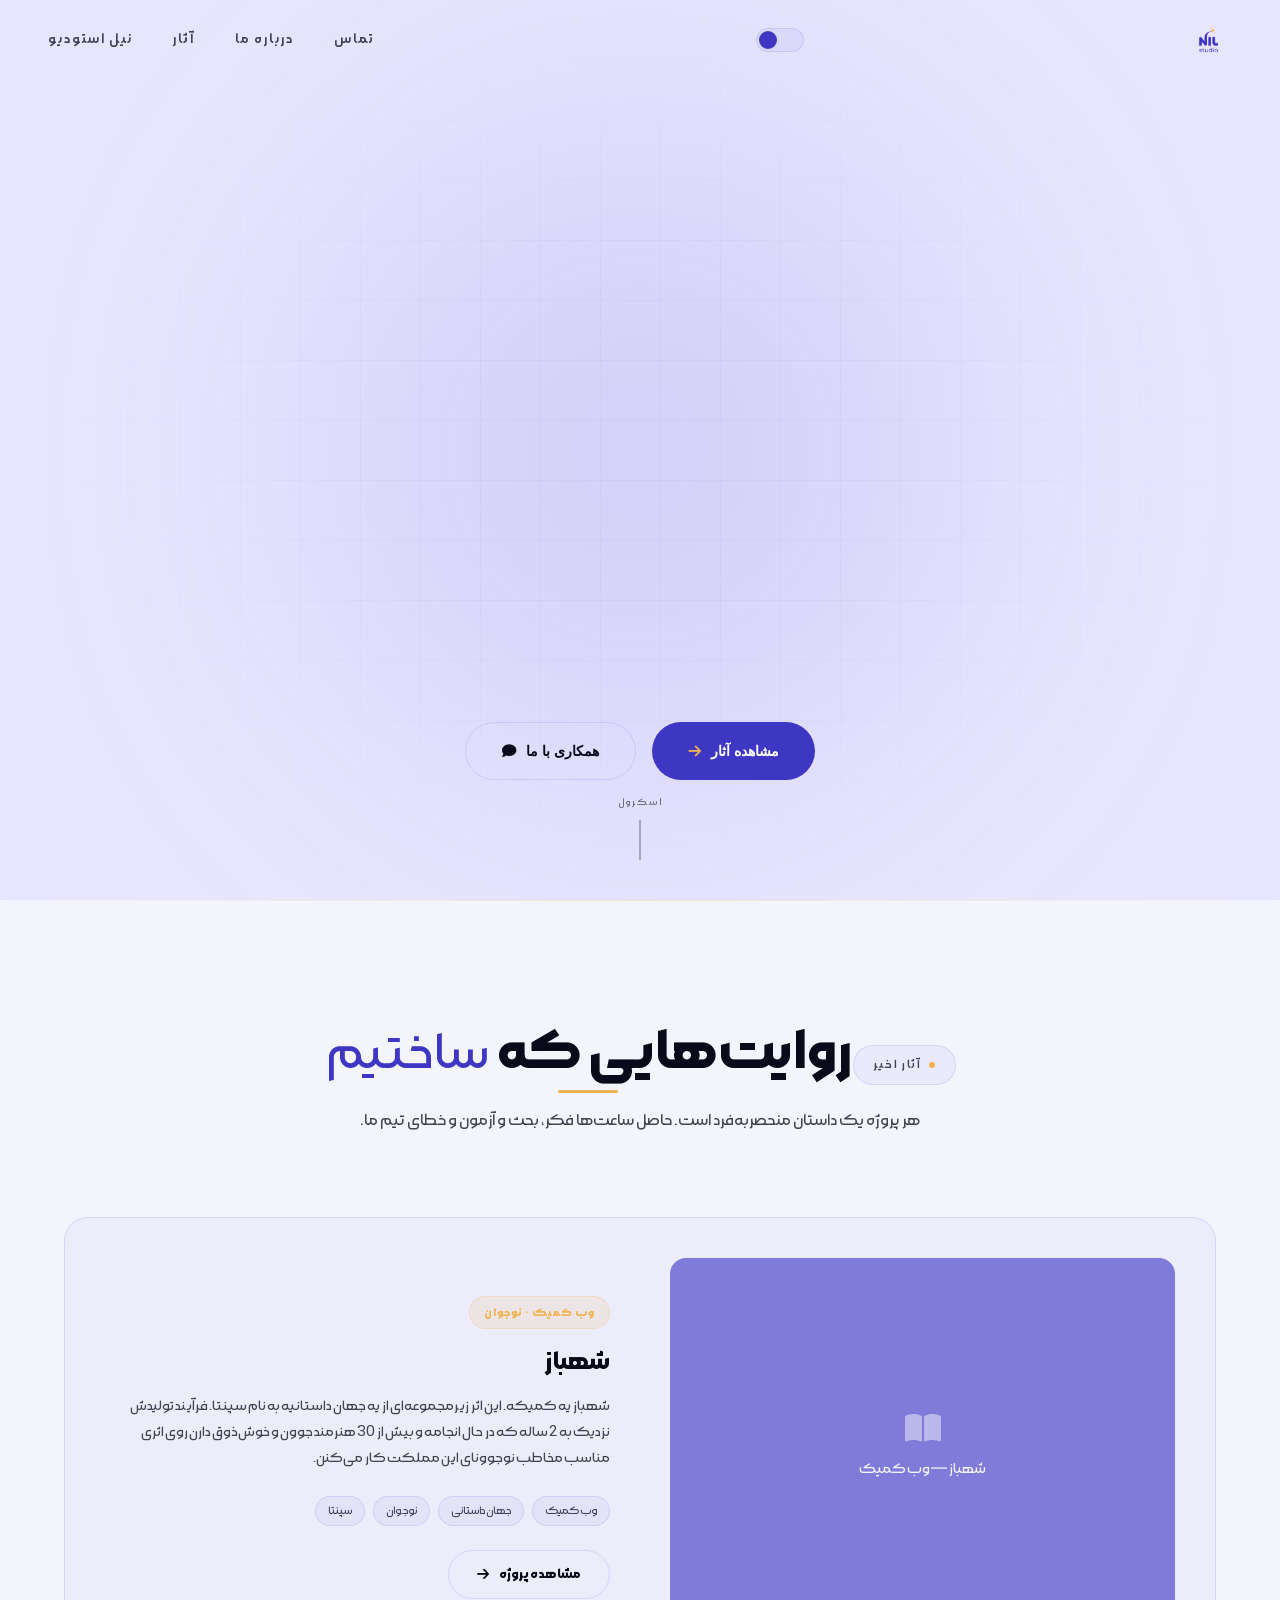
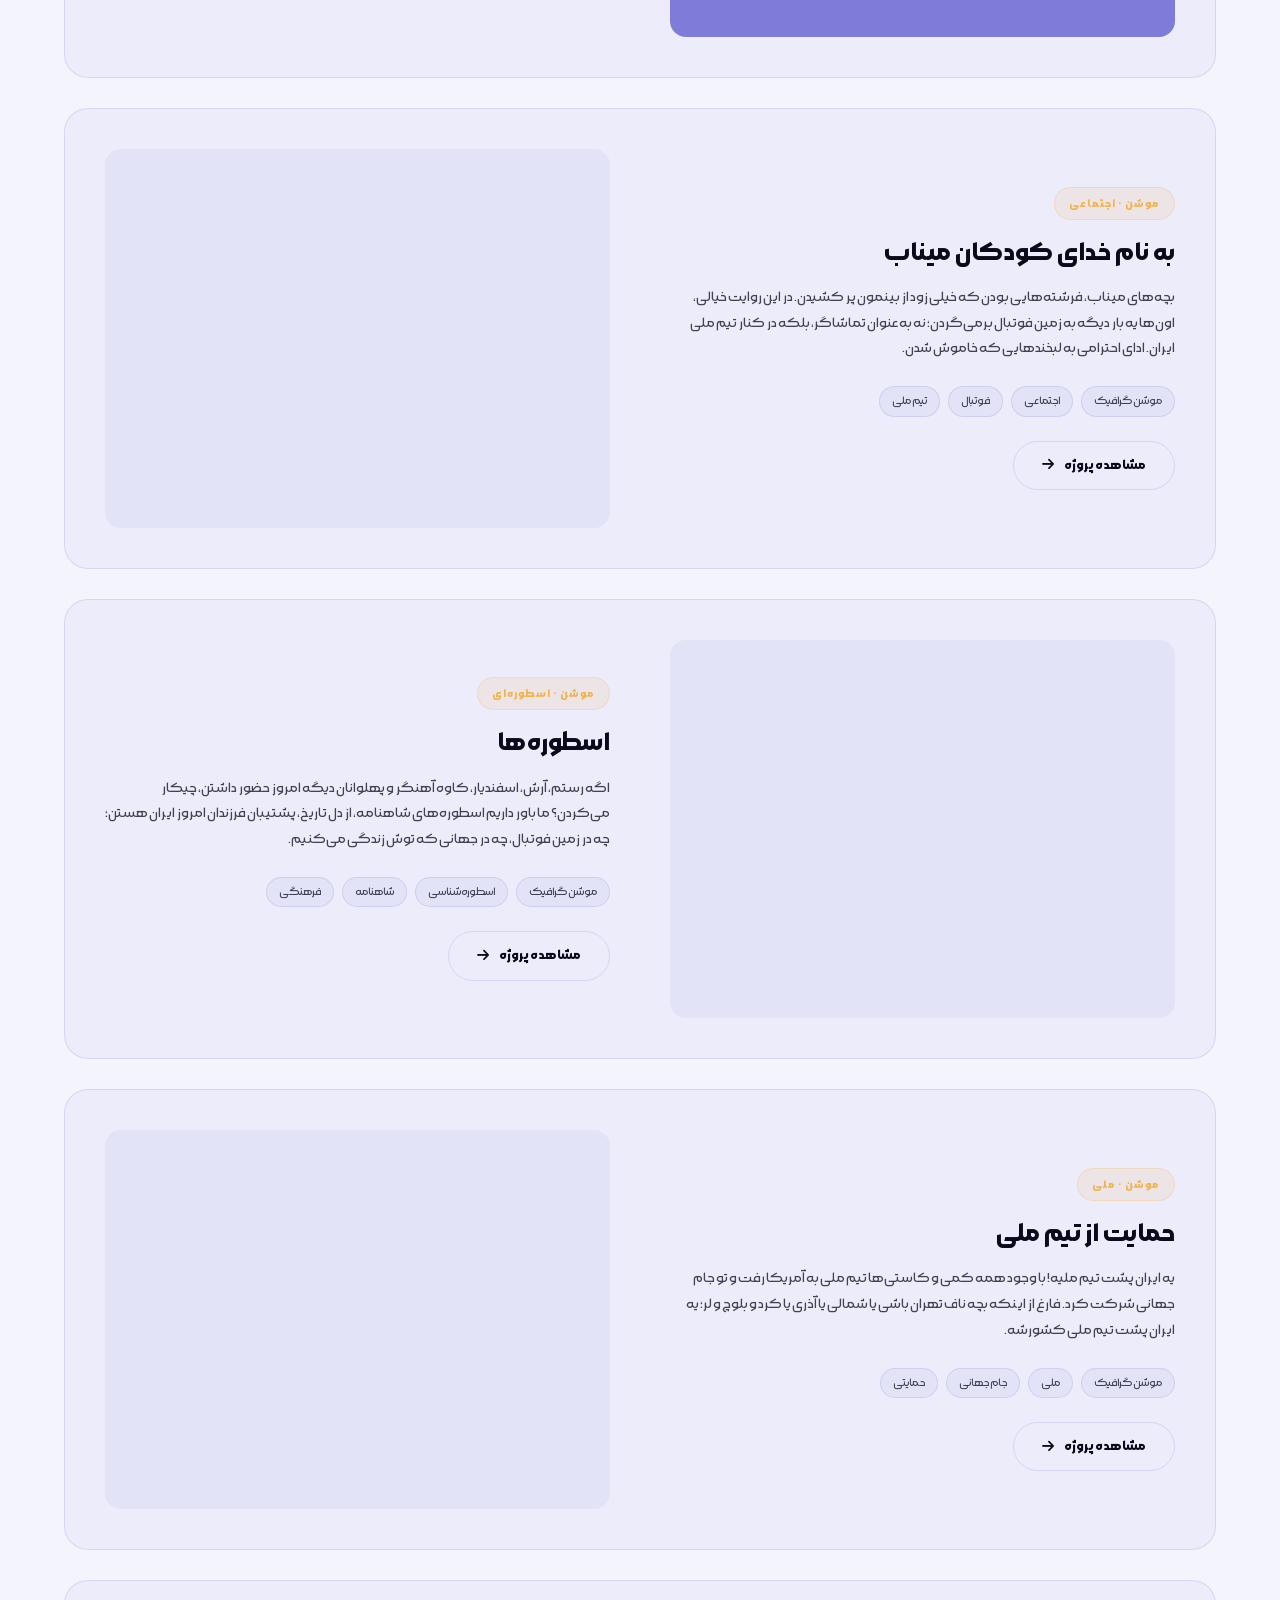
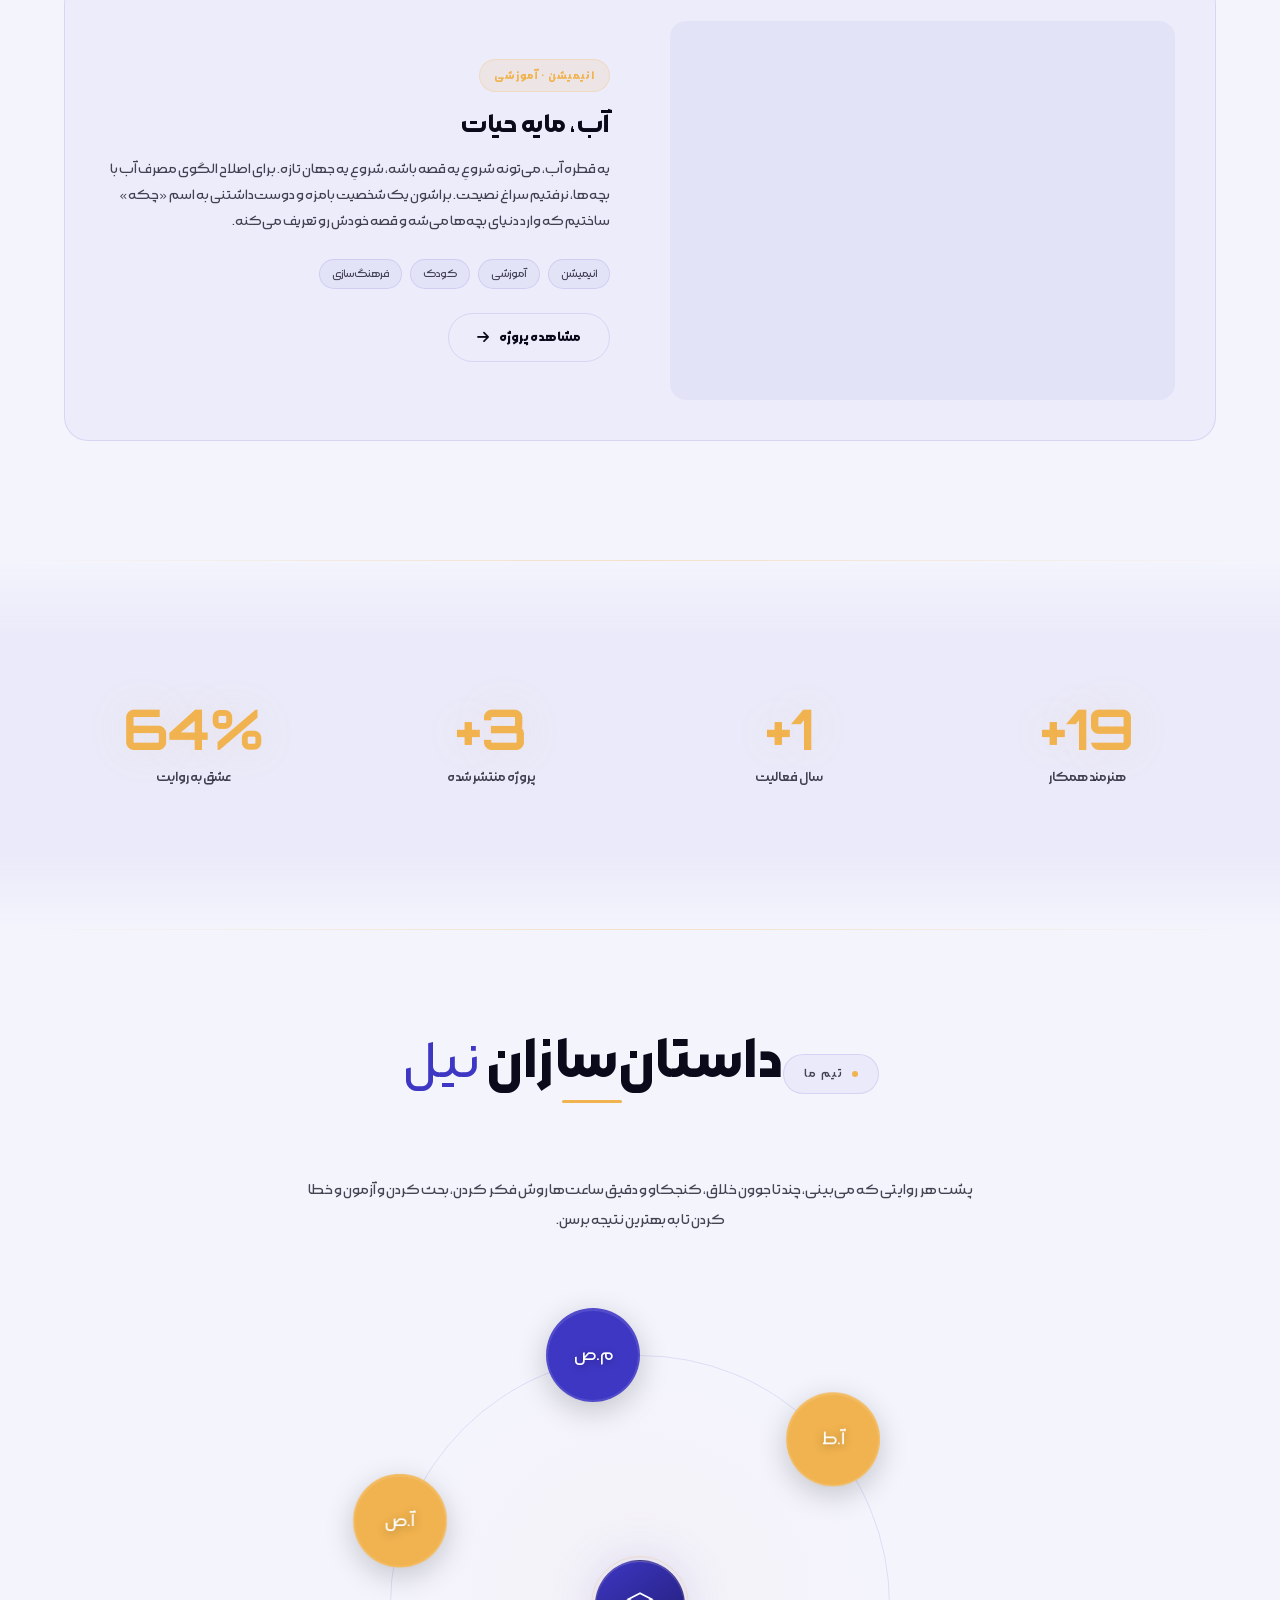
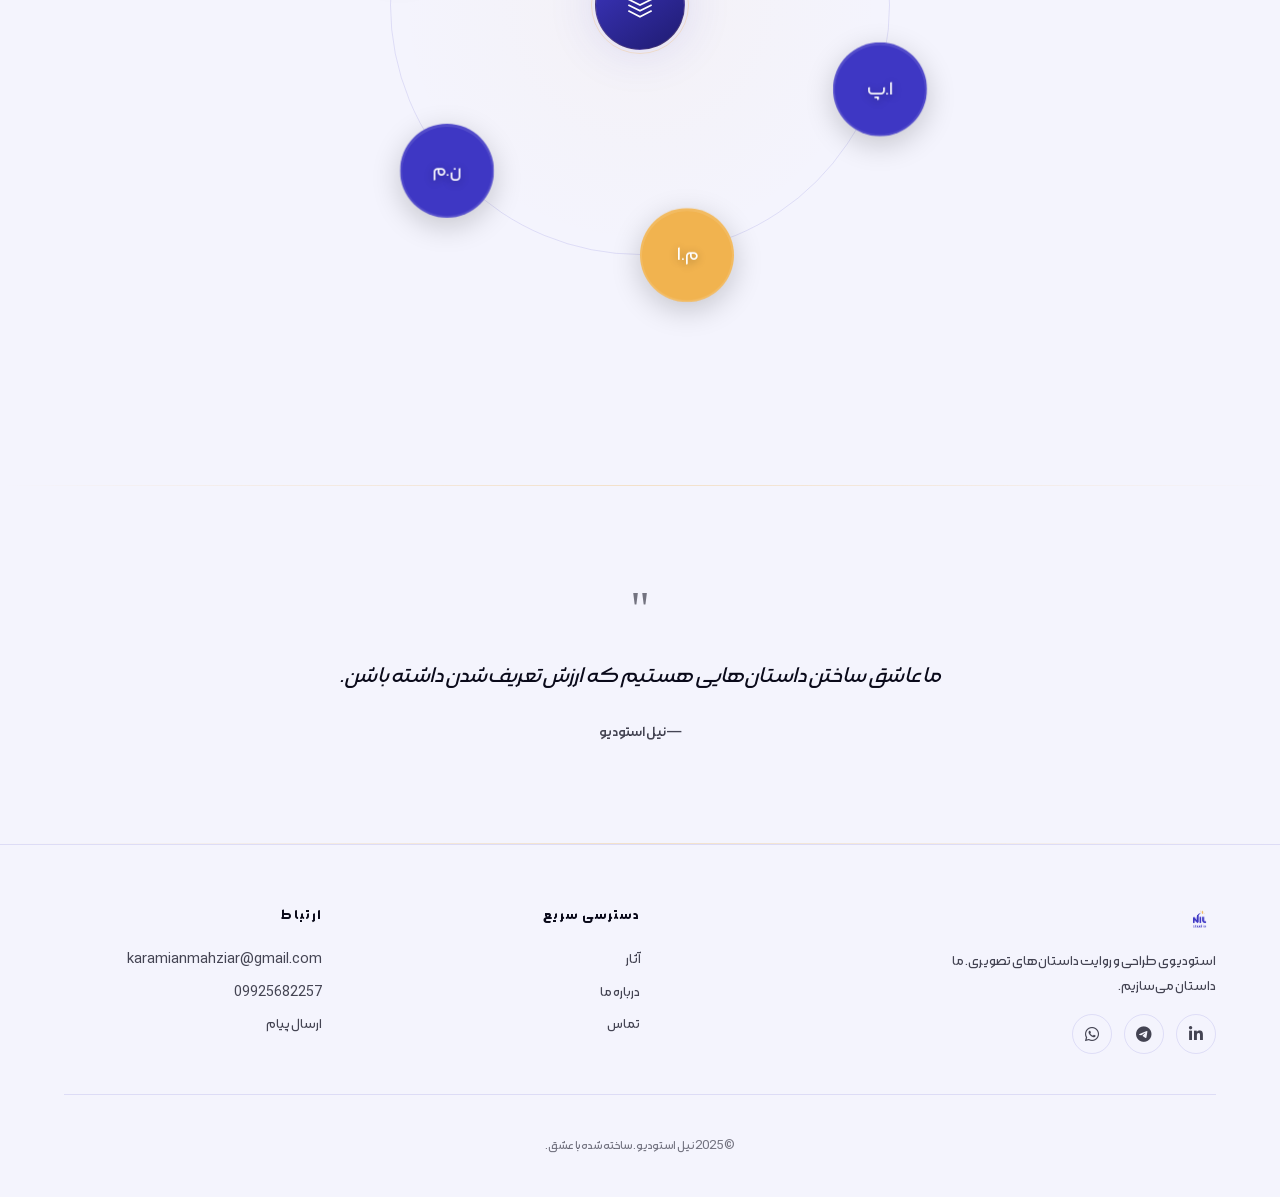
==== index.html @ c1b12cf1 "nav: add نیل استودیو link, fix anchor scroll for #projects" ====
<!DOCTYPE html>
<html lang="fa" dir="rtl">
<head>
  <meta charset="UTF-8" />
  <meta name="viewport" content="width=device-width, initial-scale=1.0" />
  <title>نیل استودیو — هنر روایت</title>
  <link rel="stylesheet" href="style.css" />
  <link rel="preconnect" href="https://fonts.googleapis.com">
  <link rel="preconnect" href="https://fonts.gstatic.com" crossorigin>
  <link href="https://fonts.googleapis.com/css2?family=Orbitron:wght@500;600;700&family=Inter:wght@300;400;500;600;700&display=swap" rel="stylesheet">
  <link rel="stylesheet" href="https://cdnjs.cloudflare.com/ajax/libs/font-awesome/6.4.0/css/all.min.css">
</head>
<body>

  <header class="navbar">
    <nav>
      <ul>
        <li><a href="index.html">نیل استودیو</a></li>
        <li><a href="#projects">آثار</a></li>
        <li><a href="about.html">درباره ما</a></li>
        <li><a href="contact.html">تماس</a></li>
      </ul>
    </nav>
    <div class="theme-toggle">
      <input type="checkbox" id="darkModeToggle">
      <label for="darkModeToggle"></label>
    </div>
    <a href="index.html" class="logo">
      <img src="logo.png" alt="نیل استودیو" style="height: 40px; width: auto;">
    </a>
  </header>

  <section class="hero hero-video">
    <div class="hero-video-bg">
      <video autoplay muted loop playsinline poster="poster.jpg">
        <source src="https://korm33nvzw24hbv4.public.blob.vercel-storage.com/upload-GqRyepkdAjiF1aF5H1GgogOfXyxjvA" type="video/mp4">
      </video>

    </div>
    <div class="hero-grid"></div>
    <div class="hero-glow"></div>

      <div class="hero-content">
      <div class="hero-actions reveal">
        <a href="#projects" class="btn-primary">
          مشاهده آثار <i class="fas fa-arrow-left"></i>
        </a>
        <a href="contact.html" class="btn-secondary">
          همکاری با ما <i class="fas fa-comment"></i>
        </a>
      </div>
    </div>

    <div class="hero-scroll">
      <span>اسکرول</span>
      <div class="scroll-line"></div>
    </div>
  </section>

  <section class="projects-section" id="projects">
    <div class="container">
      <div class="projects-header">
        <div class="section-badge reveal">آثار اخیر</div>
        <h2 class="section-title reveal">روایت‌هایی که <span class="gradient-text">ساختیم</span></h2>
        <p class="section-subtitle reveal" style="margin: 0 auto;">
          هر پروژه یک داستان منحصربه‌فرد است. حاصل ساعت‌ها فکر، بحث و آزمون و خطای تیم ما.
        </p>
      </div>

      <div class="projects-grid">
        <div class="project-card reveal">
          <div class="project-card-content">
            <div class="project-card-label">وب کمیک · نوجوان</div>
            <h3 class="project-card-title">شهباز</h3>
            <p class="project-card-desc">
              شهباز یه کمیکه. این اثر زیرمجموعه‌ای از یه جهان داستانیه به نام سپنتا. فرآیند تولیدش نزدیک به 2 ساله که در حال انجامه و بیش از 30 هنرمند جوون و خوش‌ذوق دارن روی اثری مناسب مخاطب نوجوونای این مملکت کار می‌کنن.
            </p>
            <div class="project-card-tags">
              <span class="project-tag">وب کمیک</span>
              <span class="project-tag">جهان داستانی</span>
              <span class="project-tag">نوجوان</span>
              <span class="project-tag">سپنتا</span>
            </div>
            <a href="project-shahbaz.html" class="project-card-link">
              مشاهده پروژه <i class="fas fa-arrow-left"></i>
            </a>
          </div>
          <div class="project-card-visual">
            <div class="project-card-visual-placeholder">
              <i class="fas fa-book-open"></i>
              <span>شهباز — وب کمیک</span>
            </div>
            <div class="project-card-visual-overlay"></div>
          </div>
        </div>

        <div class="project-card reveal">
          <div class="project-card-content">
            <div class="project-card-label">موشن · اجتماعی</div>
            <h3 class="project-card-title">به نام خدای کودکان میناب</h3>
            <p class="project-card-desc">
              بچه‌های میناب، فرشته‌هایی بودن که خیلی زود از بینمون پر کشیدن. در این روایت خیالی، اون‌ها یه بار دیگه به زمین فوتبال برمی‌گردن؛ نه به عنوان تماشاگر، بلکه در کنار تیم ملی ایران. ادای احترامی به لبخندهایی که خاموش شدن.
            </p>
            <div class="project-card-tags">
              <span class="project-tag">موشن گرافیک</span>
              <span class="project-tag">اجتماعی</span>
              <span class="project-tag">فوتبال</span>
              <span class="project-tag">تیم ملی</span>
            </div>
            <a href="project-minab.html#video" class="project-card-link">
              مشاهده پروژه <i class="fas fa-arrow-left"></i>
            </a>
          </div>
          <div class="project-card-visual">
            <video class="card-video" src="https://korm33nvzw24hbv4.public.blob.vercel-storage.com/upload-iJH3GiiTBpzkNFLOtLYG0NURc0yPLm" loop playsinline preload="metadata"></video>
            <div class="project-card-visual-overlay"></div>
          </div>
        </div>

        <div class="project-card reveal">
          <div class="project-card-content">
            <div class="project-card-label">موشن · اسطوره‌ای</div>
            <h3 class="project-card-title">اسطوره‌ها</h3>
            <p class="project-card-desc">
              اگه رستم، آرش، اسفندیار، کاوه آهنگر و پهلوانان دیگه امروز حضور داشتن، چیکار می‌کردن؟ ما باور داریم اسطوره‌های شاهنامه، از دل تاریخ، پشتیبان فرزندان امروز ایران هستن؛ چه در زمین فوتبال، چه در جهانی که توش زندگی می‌کنیم.
            </p>
            <div class="project-card-tags">
              <span class="project-tag">موشن گرافیک</span>
              <span class="project-tag">اسطوره‌شناسی</span>
              <span class="project-tag">شاهنامه</span>
              <span class="project-tag">فرهنگی</span>
            </div>
            <a href="project-osstoreh.html#video" class="project-card-link">
              مشاهده پروژه <i class="fas fa-arrow-left"></i>
            </a>
          </div>
          <div class="project-card-visual">
            <video class="card-video" src="https://korm33nvzw24hbv4.public.blob.vercel-storage.com/upload-fXag1rPOlh4Xpc5q2HO01uYQqqB3u4" loop playsinline preload="metadata"></video>
            <div class="project-card-visual-overlay"></div>
          </div>
        </div>

        <div class="project-card reveal">
          <div class="project-card-content">
            <div class="project-card-label">موشن · ملی</div>
            <h3 class="project-card-title">حمایت از تیم ملی</h3>
            <p class="project-card-desc">
              یه ایران پشت تیم ملیه! با وجود همه کمی و کاستی‌ها تیم ملی به آمریکا رفت و تو جام جهانی شرکت کرد. فارغ از اینکه بچه ناف تهران باشی یا شمالی یا آذری یا کرد و بلوچ و لر؛ یه ایران پشت تیم ملی کشورشه.
            </p>
            <div class="project-card-tags">
              <span class="project-tag">موشن گرافیک</span>
              <span class="project-tag">ملی</span>
              <span class="project-tag">جام جهانی</span>
              <span class="project-tag">حمایتی</span>
            </div>
            <a href="project-hemayat.html#video" class="project-card-link">
              مشاهده پروژه <i class="fas fa-arrow-left"></i>
            </a>
          </div>
          <div class="project-card-visual">
            <video class="card-video" src="https://korm33nvzw24hbv4.public.blob.vercel-storage.com/upload-WHH7dVtEXjqhcGaKXlZGSkJSc6cdsO" loop playsinline preload="metadata"></video>
            <div class="project-card-visual-overlay"></div>
          </div>
        </div>

        <div class="project-card reveal">
          <div class="project-card-content">
            <div class="project-card-label">انیمیشن · آموزشی</div>
            <h3 class="project-card-title">آب، مایه حیات</h3>
            <p class="project-card-desc">
              یه قطره آب، می‌تونه شروعِ یه قصه باشه، شروعِ یه جهان تازه. برای اصلاح الگوی مصرف آب با بچه‌ها، نرفتیم سراغ نصیحت. براشون یک شخصیت بامزه و دوست‌داشتنی به اسم «چکه» ساختیم که وارد دنیای بچه‌ها می‌شه و قصه خودش رو تعریف می‌کنه.
            </p>
            <div class="project-card-tags">
              <span class="project-tag">انیمیشن</span>
              <span class="project-tag">آموزشی</span>
              <span class="project-tag">کودک</span>
              <span class="project-tag">فرهنگ‌سازی</span>
            </div>
            <a href="project-abfa.html#video" class="project-card-link">
              مشاهده پروژه <i class="fas fa-arrow-left"></i>
            </a>
          </div>
          <div class="project-card-visual">
            <video class="card-video" src="https://korm33nvzw24hbv4.public.blob.vercel-storage.com/upload-WRgxTX6Z26lm0wO1dSUe0dDabnWZsS" loop playsinline preload="metadata"></video>
            <div class="project-card-visual-overlay"></div>
          </div>
        </div>
      </div>
    </div>
  </section>

  <section class="stats-section">
    <div class="container">
      <div class="stats-grid">
        <div class="stat-item reveal-scale">
          <div class="stat-number" data-target="30" data-suffix="+">0</div>
          <div class="stat-label">هنرمند همکار</div>
        </div>
        <div class="stat-item reveal-scale">
          <div class="stat-number" data-target="2" data-suffix="+">0</div>
          <div class="stat-label">سال فعالیت</div>
        </div>
        <div class="stat-item reveal-scale">
          <div class="stat-number" data-target="5" data-suffix="+">0</div>
          <div class="stat-label">پروژه منتشر شده</div>
        </div>
        <div class="stat-item reveal-scale">
          <div class="stat-number" data-target="100" data-suffix="%">0</div>
          <div class="stat-label">عشق به روایت</div>
        </div>
      </div>
    </div>
  </section>

  <section class="team-section" id="team">
    <div class="container">
      <div class="team-header">
        <div class="section-badge reveal">تیم ما</div>
        <h2 class="section-title reveal">داستان‌سازان <span class="gradient-text">نیل</span></h2>
      </div>

      <p class="team-description reveal">
        پشت هر روایتی که می‌بینی، چند تا جوون خلاق، کنجکاو و دقیق ساعت‌ها روش فکر کردن، بحث کردن و آزمون و خطا کردن تا به بهترین نتیجه برسن.
      </p>

      <div class="team-orbit">
        <!-- Orbit ring -->
        <div class="orbit-ring-glow"></div>
        <div class="orbit-ring"></div>

        <!-- Center -->
        <div class="orbit-center">
          <div class="orbit-center-inner">
            <svg width="28" height="28" viewBox="0 0 24 24" fill="none" stroke="currentColor" stroke-width="1.5"><path d="M12 2L2 7l10 5 10-5-10-5zM2 17l10 5 10-5M2 12l10 5 10-5"/></svg>
          </div>
        </div>

        <div class="orbit-member" style="--i:0" data-name="محمدرضا صادق‌زاده" data-role="مدیر استودیو">
          <div class="orbit-avatar" style="background: #3e37c4;">
            <span>م.ص</span>
          </div>
        </div>

        <div class="orbit-member" style="--i:1" data-name="آیدین طلایی" data-role="طراح و انیماتور">
          <div class="orbit-avatar" style="background: #f1b34f;">
            <span>آ.ط</span>
          </div>
        </div>

        <div class="orbit-member" style="--i:2" data-name="امین پورمحمدیان" data-role="نویسنده و راوی">
          <div class="orbit-avatar" style="background: #3e37c4;">
            <span>ا.پ</span>
          </div>
        </div>

        <div class="orbit-member" style="--i:3" data-name="محمدجواد امینی" data-role="تدوین‌گر">
          <div class="orbit-avatar" style="background: #f1b34f;">
            <span>م.ا</span>
          </div>
        </div>

        <div class="orbit-member" style="--i:4" data-name="نیلوفر محسنی" data-role="طراح گرافیک">
          <div class="orbit-avatar" style="background: #3e37c4;">
            <span>ن.م</span>
          </div>
        </div>

        <div class="orbit-member" style="--i:5" data-name="آرمین صانعی" data-role="توسعه‌دهنده">
          <div class="orbit-avatar" style="background: #f1b34f;">
            <span>آ.ص</span>
          </div>
        </div>
      </div>
    </div>
  </section>

  <section class="quote-section">
    <div class="container">
      <div class="quote-block reveal">
        <div class="quote-icon">"</div>
        <p class="quote-text">
          ما عاشق ساختن داستان‌هایی هستیم که ارزش تعریف‌شدن داشته باشن.
        </p>
        <div class="quote-author">— نیل استودیو</div>
      </div>
    </div>
  </section>

  <footer class="footer">
    <div class="container">
      <div class="footer-grid">
        <div class="footer-brand">
          <img src="logo.png" alt="نیل استودیو" style="height: 28px; width: auto; margin-bottom: 16px;">
          <p>استودیوی طراحی و روایت داستان‌های تصویری. ما داستان می‌سازیم.</p>
          <div class="footer-social">
            <a href="https://linkedin.com/in/mahziar-karamian-b6a629224/" target="_blank" aria-label="LinkedIn"><i class="fab fa-linkedin-in"></i></a>
            <a href="https://t.me/@M_ahzia_R" target="_blank" aria-label="Telegram"><i class="fab fa-telegram-plane"></i></a>
            <a href="https://wa.me/989925682257" target="_blank" aria-label="WhatsApp"><i class="fab fa-whatsapp"></i></a>
          </div>
        </div>
        <div class="footer-links">
          <h4>دسترسی سریع</h4>
          <a href="index.html">آثار</a>
          <a href="about.html">درباره ما</a>
          <a href="contact.html">تماس</a>
        </div>
        <div class="footer-links">
          <h4>ارتباط</h4>
          <a href="mailto:karamianmahziar@gmail.com">karamianmahziar@gmail.com</a>
          <a href="tel:09925682257">09925682257</a>
          <a href="contact.html">ارسال پیام</a>
        </div>
      </div>
      <div class="footer-bottom">
        &copy; 2025 نیل استودیو. ساخته شده با عشق.
      </div>
    </div>
  </footer>

  <script src="script.js"></script>
</body>
</html>
---- style.css ----
/* ===== DESIGN SYSTEM ===== */
:root {
  --primary: #3e37c4;
  --primary-light: #5B52D9;
  --primary-dark: #2a258a;
  --secondary: #f1b34f;
  --secondary-light: #f5c97a;
  --gradient-1: #3e37c4;
  --gradient-2: #f1b34f;
  --gradient-3: #3e37c4;
  --gradient-hero: #0a0a1a;
  --bg: #0a0a0f;
  --bg-card: rgba(255,255,255,0.04);
  --bg-card-hover: rgba(255,255,255,0.08);
  --surface: rgba(255,255,255,0.06);
  --surface-hover: rgba(255,255,255,0.1);
  --text: #f2f2f2;
  --text-secondary: rgba(255,255,255,0.65);
  --text-tertiary: rgba(255,255,255,0.4);
  --border: rgba(255,255,255,0.1);
  --border-hover: rgba(255,255,255,0.2);
  --glass: rgba(255,255,255,0.04);
  --glass-border: rgba(255,255,255,0.08);
  --shadow: 0 25px 50px -12px rgba(0,0,0,0.5);
  --shadow-lg: 0 50px 100px -20px rgba(0,0,0,0.6);
  --radius-sm: 8px;
  --radius-md: 16px;
  --radius-lg: 24px;
  --radius-xl: 32px;
  --transition: all 0.4s cubic-bezier(0.25, 0.46, 0.45, 0.94);
  --transition-slow: all 0.6s cubic-bezier(0.25, 0.46, 0.45, 0.94);
  --font-display: 'Orbitron', sans-serif;
  --font-body: 'Inter', sans-serif;
  --max-width: 1200px;
  --nav-height: 80px;
}

.light {
  --gradient-hero: #e8e6ff;
  --bg: #f4f4fd;
  --bg-card: rgba(62,55,196,0.04);
  --bg-card-hover: rgba(62,55,196,0.08);
  --surface: rgba(62,55,196,0.05);
  --surface-hover: rgba(62,55,196,0.09);
  --text: #0a0a1a;
  --text-secondary: rgba(10,10,26,0.75);
  --text-tertiary: rgba(10,10,26,0.55);
  --border: rgba(62,55,196,0.12);
  --border-hover: rgba(62,55,196,0.25);
  --glass: rgba(255,255,255,0.7);
  --glass-border: rgba(108,60,225,0.12);
  --shadow: 0 25px 50px -12px rgba(108,60,225,0.18);
  --shadow-lg: 0 50px 100px -20px rgba(108,60,225,0.25);
}

* { margin: 0; padding: 0; box-sizing: border-box; }

html { scroll-behavior: smooth; }

body {
  background: var(--bg);
  color: var(--text);
  font-family: var(--font-body);
  line-height: 1.7;
  overflow-x: hidden;
  min-height: 100vh;
}

::selection { background: var(--primary); color: #fff; }

::-webkit-scrollbar { width: 6px; }
::-webkit-scrollbar-track { background: var(--bg); }
::-webkit-scrollbar-thumb { background: var(--primary); border-radius: 3px; }
::-webkit-scrollbar-thumb:hover { background: #5B52D9; }

img { max-width: 100%; display: block; }
a { text-decoration: none; color: inherit; }
ul { list-style: none; }

.container {
  max-width: var(--max-width);
  margin: 0 auto;
  padding: 0 24px;
}

/* ===== UTILITY ===== */
.gradient-text {
  color: var(--primary);
}

.gradient-text-2 {
  color: var(--secondary);
}

.section-badge {
  display: inline-flex;
  align-items: center;
  gap: 8px;
  padding: 8px 20px;
  background: var(--surface);
  border: 1px solid var(--border);
  border-radius: 50px;
  font-size: 0.8rem;
  font-weight: 500;
  letter-spacing: 2px;
  text-transform: uppercase;
  color: var(--text-secondary);
  margin-bottom: 20px;
}

.section-badge::before {
  content: '';
  width: 6px;
  height: 6px;
  border-radius: 50%;
  background: var(--secondary);
  animation: pulse-dot 2s ease-in-out infinite;
}

@keyframes pulse-dot {
  0%, 100% { opacity: 1; transform: scale(1); }
  50% { opacity: 0.5; transform: scale(0.8); }
}

.section-title {
  font-family: var(--font-display);
  font-size: clamp(2rem, 5vw, 3.5rem);
  line-height: 1.15;
  margin-bottom: 20px;
  position: relative;
  display: inline-block;
}

.section-title::after {
  content: '';
  position: absolute;
  bottom: -8px;
  left: 0;
  width: 60px;
  height: 3px;
  background: var(--secondary);
  border-radius: 2px;
}

html[dir="rtl"] .section-title::after {
  left: auto;
  right: 0;
}

/* Centered section titles */
.projects-header .section-title::after,
.team-header .section-title::after {
  left: 50%;
  transform: translateX(-50%);
}

html[dir="rtl"] .projects-header .section-title::after,
html[dir="rtl"] .team-header .section-title::after {
  left: auto;
  right: 50%;
  transform: translateX(50%);
}

.section-subtitle {
  font-size: 1.1rem;
  color: var(--text-secondary);
  max-width: 600px;
  line-height: 1.8;
}

/* ===== MOUSE FOLLOWER ===== */
.mouse-follower {
  position: fixed;
  width: 20px;
  height: 20px;
  background: #f1b34f;
  border-radius: 50%;
  pointer-events: none;
  z-index: 99999;
  mix-blend-mode: difference;
  transform: translate(-50%, -50%);
  transition: width 0.3s, height 0.3s, opacity 0.3s;
  opacity: 0;
}

.mouse-follower.active { opacity: 1; }
.mouse-follower.hover { width: 60px; height: 60px; opacity: 0.4; }

/* ===== NAVBAR ===== */
.navbar {
  position: fixed;
  top: 0;
  left: 0;
  right: 0;
  height: var(--nav-height);
  display: flex;
  justify-content: space-between;
  align-items: center;
  padding: 0 48px;
  z-index: 1000;
  background: transparent;
  transition: var(--transition);
  direction: ltr;
}

.navbar.scrolled {
  background: var(--glass);
  backdrop-filter: blur(20px);
  -webkit-backdrop-filter: blur(20px);
  border-bottom: 1px solid var(--glass-border);
}

.logo {
  font-family: var(--font-display);
  font-size: 1.6rem;
  font-weight: 700;
  position: relative;
  display: flex;
  align-items: center;
}
.logo img { height: 40px; width: auto; }

nav ul {
  display: flex;
  gap: 40px;
  align-items: center;
}

nav a {
  font-size: 0.95rem;
  font-weight: 500;
  letter-spacing: 2px;
  text-transform: uppercase;
  color: var(--text-secondary);
  transition: var(--transition);
  position: relative;
  padding: 5px 0;
}

nav a::after {
  content: '';
  position: absolute;
  bottom: -2px;
  left: 0;
  width: 0;
  height: 2px;
  background: var(--primary);
  transition: width 0.4s cubic-bezier(0.25, 0.46, 0.45, 0.94);
  border-radius: 1px;
}

nav a:hover { color: var(--text); }
nav a:hover::after { width: 100%; }

nav a.active {
  color: var(--text);
}

nav a.active::after {
  width: 100%;
}

.theme-toggle {
  display: flex;
  align-items: center;
  gap: 10px;
}

.theme-toggle input { display: none; }

.theme-toggle label {
  width: 48px;
  height: 24px;
  background: var(--surface);
  border: 1px solid var(--border);
  display: block;
  border-radius: 50px;
  position: relative;
  cursor: pointer;
  transition: var(--transition);
}

.theme-toggle label::after {
  content: '';
  width: 18px;
  height: 18px;
  background: var(--primary);
  position: absolute;
  top: 2px;
  left: 2px;
  border-radius: 50%;
  transition: var(--transition);
}

.theme-toggle input:checked + label::after {
  left: 26px;
}

/* ===== HERO ===== */
.hero {
  position: relative;
  min-height: 100vh;
  display: flex;
  align-items: center;
  justify-content: center;
  text-align: center;
  padding: 120px 24px 80px;
  overflow: hidden;
}

.hero-video {
  padding: 0;
  min-height: 100vh;
  align-items: flex-end;
  padding-bottom: 120px;
}

.hero-video-bg {
  position: absolute;
  inset: 0;
  z-index: 0;
  overflow: hidden;
  background: var(--gradient-hero);
  display: flex;
  align-items: center;
  justify-content: center;
}

.hero-video-fallback {
  position: absolute;
  inset: 0;
  display: flex;
  flex-direction: column;
  align-items: center;
  justify-content: center;
  color: var(--text-secondary);
  z-index: 1;
}

.hero-video-fallback i {
  font-size: 4rem;
  margin-bottom: 16px;
  color: var(--primary);
  opacity: 0.3;
}

.hero-video-fallback span {
  font-size: 0.9rem;
  letter-spacing: 2px;
  text-transform: uppercase;
  opacity: 0.3;
}

.hero-video-bg video {
  width: 100%;
  height: 100%;
  object-fit: cover;
  position: absolute;
  top: 0;
  left: 0;
}

.hero-video .hero-grid,
.hero-video .hero-glow {
  z-index: 1;
}

.hero-video .hero-content {
  z-index: 2;
}

.hero-video .hero-scroll {
  z-index: 2;
}

.hero-bg {
  position: absolute;
  inset: 0;
  background: var(--bg);
  z-index: 0;
}

.hero-grid {
  position: absolute;
  inset: 0;
  background-image:
    linear-gradient(var(--border) 1px, transparent 1px),
    linear-gradient(90deg, var(--border) 1px, transparent 1px);
  background-size: 60px 60px;
  z-index: 0;
  opacity: 0.3;
  mask-image: radial-gradient(ellipse at center, black 30%, transparent 70%);
  -webkit-mask-image: radial-gradient(ellipse at center, black 30%, transparent 70%);
}

.hero-glow {
  position: absolute;
  width: 600px;
  height: 600px;
  border-radius: 50%;
  background: var(--primary);
  filter: blur(150px);
  opacity: 0.15;
  top: 50%;
  left: 50%;
  transform: translate(-50%, -50%);
  z-index: 0;
  animation: glow-float 8s ease-in-out infinite;
}

.hero-glow-2 {
  position: absolute;
  width: 400px;
  height: 400px;
  border-radius: 50%;
  background: #f1b34f;
  filter: blur(120px);
  opacity: 0.08;
  top: 30%;
  right: 10%;
  z-index: 0;
  animation: glow-float 10s ease-in-out infinite reverse;
}

@keyframes glow-float {
  0%, 100% { transform: translate(-50%, -50%) scale(1); }
  33% { transform: translate(-40%, -60%) scale(1.1); }
  66% { transform: translate(-60%, -40%) scale(0.95); }
}

.hero-content {
  position: relative;
  z-index: 1;
  max-width: 900px;
}

.hero-title {
  font-family: var(--font-display);
  font-size: clamp(2.5rem, 8vw, 5.5rem);
  line-height: 1.08;
  margin-bottom: 24px;
  font-weight: 700;
  text-shadow: 0 0 80px rgba(62,55,196,0.15);
}

.hero-title-line {
  display: block;
}

.hero-title .gradient-text {
  display: inline-block;
}

.hero-subtitle {
  font-size: clamp(1rem, 2vw, 1.25rem);
  color: var(--text-secondary);
  max-width: 600px;
  margin: 0 auto 40px;
  line-height: 1.8;
}

.hero-actions {
  display: flex;
  gap: 16px;
  justify-content: center;
  flex-wrap: wrap;
}

.btn-primary {
  display: inline-flex;
  align-items: center;
  gap: 10px;
  padding: 16px 36px;
  background: var(--primary);
  color: #fff;
  border: none;
  border-radius: 50px;
  font-size: 0.9rem;
  font-weight: 600;
  font-family: var(--font-body);
  cursor: pointer;
  transition: var(--transition);
  position: relative;
  overflow: hidden;
}

.btn-primary i {
  color: var(--secondary);
}

.btn-primary::before {
  content: '';
  position: absolute;
  inset: 0;
  background: rgba(241,179,79,0.15);
  opacity: 0;
  transition: var(--transition);
}

.btn-primary:hover::before { opacity: 1; }
.btn-primary:hover { transform: translateY(-3px); box-shadow: 0 20px 40px -10px rgba(241,179,79,0.3); }

.btn-primary:hover i {
  animation: arrow-bounce 0.8s ease-in-out infinite;
}

.btn-secondary {
  display: inline-flex;
  align-items: center;
  gap: 10px;
  padding: 16px 36px;
  background: transparent;
  color: var(--text);
  border: 1px solid var(--border);
  border-radius: 50px;
  font-size: 0.9rem;
  font-weight: 600;
  font-family: var(--font-body);
  cursor: pointer;
  transition: var(--transition);
}

.btn-secondary:hover {
  border-color: var(--primary);
  background: var(--surface);
  transform: translateY(-3px);
}

.hero-scroll {
  position: absolute;
  bottom: 40px;
  left: 50%;
  transform: translateX(-50%);
  z-index: 1;
  display: flex;
  flex-direction: column;
  align-items: center;
  gap: 8px;
  color: var(--text-tertiary);
  font-size: 0.7rem;
  letter-spacing: 2px;
  text-transform: uppercase;
}

.scroll-line {
  width: 1px;
  height: 40px;
  background: var(--text-tertiary);
  position: relative;
  overflow: hidden;
}

.scroll-line::after {
  content: '';
  position: absolute;
  top: -50%;
  left: 0;
  width: 100%;
  height: 50%;
  background: #f1b34f;
  animation: scroll-line 2s ease-in-out infinite;
}

@keyframes scroll-line {
  0% { top: -50%; }
  100% { top: 100%; }
}

/* ===== FLOATING SHAPES ===== */
.floating-shapes {
  position: absolute;
  inset: 0;
  z-index: 0;
  pointer-events: none;
  overflow: hidden;
}

.shape {
  position: absolute;
  border-radius: 50%;
  opacity: 0.03;
  animation: shape-float 20s ease-in-out infinite;
}

.shape:nth-child(1) {
  width: 300px; height: 300px;
  background: var(--primary);
  top: 10%; left: 5%;
  animation-delay: 0s;
}

.shape:nth-child(2) {
  width: 200px; height: 200px;
  background: #f1b34f;
  top: 60%; right: 10%;
  animation-delay: -5s;
}

.shape:nth-child(3) {
  width: 150px; height: 150px;
  background: var(--primary-light);
  bottom: 20%; left: 30%;
  animation-delay: -10s;
}

.shape:nth-child(4) {
  width: 250px; height: 250px;
  background: var(--primary);
  top: 20%; right: 30%;
  animation-delay: -15s;
  border-radius: 30% 70% 70% 30% / 30% 30% 70% 70%;
}

@keyframes shape-float {
  0%, 100% { transform: translate(0, 0) rotate(0deg); }
  25% { transform: translate(30px, -50px) rotate(5deg); }
  50% { transform: translate(-20px, 30px) rotate(-3deg); }
  75% { transform: translate(50px, 20px) rotate(7deg); }
}

/* ===== PROJECTS SECTION ===== */
.projects-section {
  padding: 120px 0;
  position: relative;
}

.projects-section::before {
  content: '';
  position: absolute;
  top: 0;
  left: 0;
  right: 0;
  height: 1px;
  background: linear-gradient(90deg, transparent, rgba(241,179,79,0.3), transparent);
}

.projects-section::after {
  content: '';
  position: absolute;
  bottom: 0;
  left: 0;
  right: 0;
  height: 1px;
  background: linear-gradient(90deg, transparent, rgba(241,179,79,0.3), transparent);
}

.projects-header {
  text-align: center;
  margin-bottom: 80px;
}

.projects-grid {
  display: flex;
  flex-direction: column;
  gap: 30px;
}

.project-card {
  display: grid;
  grid-template-columns: 1fr 1fr;
  gap: 60px;
  align-items: center;
  padding: 40px;
  background: var(--bg-card);
  border: 1px solid var(--border);
  border-radius: var(--radius-lg);
  transition: var(--transition);
  position: relative;
  overflow: hidden;
  cursor: pointer;
}

.project-card::before {
  content: '';
  position: absolute;
  inset: 0;
  background: linear-gradient(135deg, rgba(241,179,79,0.08), rgba(62,55,196,0.04));
  opacity: 0;
  transition: var(--transition);
  border-radius: var(--radius-lg);
}

.project-card::after {
  content: '';
  position: absolute;
  right: -50%;
  top: -50%;
  width: 200%;
  height: 200%;
  background: radial-gradient(circle at var(--mouse-x, 50%) var(--mouse-y, 50%), rgba(241,179,79,0.06), transparent 60%);
  opacity: 0;
  transition: opacity 0.6s;
  pointer-events: none;
  z-index: 0;
  border-radius: var(--radius-lg);
}

.project-card:hover {
  border-color: rgba(241,179,79,0.3);
  background: var(--bg-card-hover);
  transform: translateY(-4px);
  box-shadow: 0 30px 60px -15px rgba(241,179,79,0.15), var(--shadow);
}

.project-card:hover::before {
  opacity: 1;
}

.project-card:hover::after {
  opacity: 1;
}

.project-card-content {
  position: relative;
  z-index: 1;
}

.project-card-label {
  display: inline-block;
  padding: 6px 14px;
  background: rgba(241,179,79,0.12);
  border: 1px solid rgba(241,179,79,0.25);
  border-radius: 50px;
  font-size: 0.7rem;
  letter-spacing: 1px;
  text-transform: uppercase;
  color: var(--secondary);
  margin-bottom: 16px;
  font-weight: 600;
}

.project-card-title {
  font-family: var(--font-display);
  font-size: 1.6rem;
  margin-bottom: 16px;
  line-height: 1.3;
}

.project-card-desc {
  color: var(--text-secondary);
  margin-bottom: 24px;
  line-height: 1.7;
  font-size: 0.95rem;
}

.project-card-tags {
  display: flex;
  gap: 8px;
  flex-wrap: wrap;
  margin-bottom: 24px;
}

.project-tag {
  padding: 4px 12px;
  background: var(--surface);
  border: 1px solid var(--border);
  border-radius: 50px;
  font-size: 0.75rem;
  color: var(--text-secondary);
  transition: var(--transition);
}

.project-tag:hover {
  border-color: var(--secondary);
  color: var(--secondary);
}

.project-card-link {
  display: inline-flex;
  align-items: center;
  gap: 10px;
  font-size: 0.85rem;
  font-weight: 600;
  color: var(--text);
  transition: var(--transition);
  padding: 12px 28px;
  border: 1px solid var(--border);
  border-radius: 50px;
  position: relative;
  overflow: hidden;
}

.project-card-link::before {
  content: '';
  position: absolute;
  inset: 0;
  background: linear-gradient(135deg, var(--primary), rgba(62,55,196,0.6));
  opacity: 0;
  transition: var(--transition);
  border-radius: 50px;
}

.project-card-link i {
  transition: var(--transition);
  position: relative;
  z-index: 1;
}

.project-card-link span {
  position: relative;
  z-index: 1;
}

.project-card-link:hover {
  border-color: transparent;
  color: #fff;
  transform: translateY(-2px);
  box-shadow: 0 12px 30px -8px rgba(62,55,196,0.4);
}

.project-card-link:hover::before {
  opacity: 1;
}

.project-card-link:hover i {
  animation: arrow-bounce 0.8s ease-in-out infinite;
}

@keyframes arrow-bounce {
  0%, 100% { transform: translateX(0); }
  50% { transform: translateX(4px); }
}

.project-card-visual {
  position: relative;
  z-index: 1;
  aspect-ratio: 4/3;
  border-radius: var(--radius-md);
  overflow: hidden;
  background: var(--surface);
}

.project-card-image {
  width: 100%;
  height: 100%;
  object-fit: cover;
  transition: var(--transition-slow);
}

.project-card:hover .project-card-image {
  transform: scale(1.05);
}

.card-video {
  width: 100%;
  height: 100%;
  object-fit: cover;
  transition: var(--transition-slow);
  display: block;
}

.project-card:hover .card-video {
  transform: scale(1.05);
}

.project-card-visual-placeholder {
  width: 100%;
  height: 100%;
  display: flex;
  flex-direction: column;
  align-items: center;
  justify-content: center;
  gap: 12px;
  background: var(--primary);
  color: #fff;
  font-weight: 600;
  font-size: 1rem;
  opacity: 0.6;
}

.project-card-visual-placeholder i {
  font-size: 2rem;
  opacity: 0.5;
}

.video-mute-btn {
  position: absolute;
  bottom: 12px;
  right: 12px;
  z-index: 3;
  width: 36px;
  height: 36px;
  border-radius: 50%;
  border: none;
  background: rgba(10,10,15,0.7);
  color: #f2f2f2;
  font-size: 0.9rem;
  cursor: pointer;
  display: flex;
  align-items: center;
  justify-content: center;
  opacity: 0;
  transition: var(--transition);
  backdrop-filter: blur(4px);
}

html[dir="rtl"] .video-mute-btn {
  right: auto;
  left: 12px;
}

.project-card:hover .video-mute-btn {
  opacity: 1;
}

.video-mute-btn:hover {
  background: rgba(10,10,15,0.9);
  transform: scale(1.1);
}

.project-card-visual-overlay {
  position: absolute;
  inset: 0;
  background: linear-gradient(135deg, rgba(241,179,79,0.3), rgba(62,55,196,0.2));
  opacity: 0;
  transition: var(--transition);
}

.project-card-visual-overlay::after {
  content: '';
  position: absolute;
  inset: 0;
  border: 2px solid rgba(241,179,79,0.4);
  opacity: 0;
  transition: var(--transition);
  border-radius: inherit;
}

.project-card:hover .project-card-visual-overlay {
  opacity: 1;
}

.project-card:hover .project-card-visual-overlay::after {
  opacity: 1;
}

/* Alternate layout */
.project-card:nth-child(even) {
  grid-template-columns: 1fr 1fr;
}

.project-card:nth-child(even) .project-card-visual {
  order: -1;
}

@media (max-width: 1024px) {
  .project-card,
  .project-card:nth-child(even) {
    grid-template-columns: 1fr;
    gap: 30px;
  }
  .project-card:nth-child(even) .project-card-visual {
    order: 0;
  }
  .project-card-title {
    font-size: 1.3rem;
  }
}

@media (max-width: 768px) {
  .projects-section {
    padding: 80px 0;
  }
  .project-card {
    padding: 24px;
  }
}

@media (max-width: 480px) {
  .project-card-title {
    font-size: 1.1rem;
  }
}

/* ===== STATS SECTION ===== */
.stats-section {
  padding: 100px 0;
  position: relative;
}

.stats-section::before {
  content: '';
  position: absolute;
  inset: 0;
  background: var(--surface);
  mask-image: linear-gradient(to bottom, transparent, black 20%, black 80%, transparent);
  -webkit-mask-image: linear-gradient(to bottom, transparent, black 20%, black 80%, transparent);
}

.stats-grid {
  display: grid;
  grid-template-columns: repeat(4, 1fr);
  gap: 40px;
  position: relative;
  z-index: 1;
}

.stat-item {
  text-align: center;
  padding: 40px 20px;
  transition: var(--transition);
}

.stat-item:hover .stat-number {
  transform: scale(1.05);
}

.stat-number {
  transition: var(--transition);
}

.stat-number {
  font-family: var(--font-display);
  font-size: 3.5rem;
  font-weight: 700;
  color: var(--secondary);
  margin-bottom: 8px;
  line-height: 1;
  text-shadow: 0 0 40px rgba(241,179,79,0.15);
}

.stat-label {
  color: var(--text-secondary);
  font-size: 0.9rem;
  font-weight: 500;
}

/* ===== TESTIMONIALS / QUOTE ===== */
.quote-section {
  padding: 100px 0;
  text-align: center;
  position: relative;
}

.quote-section::before {
  content: '';
  position: absolute;
  top: 0;
  left: 0;
  right: 0;
  height: 1px;
  background: linear-gradient(90deg, transparent, rgba(241,179,79,0.3), transparent);
}

.quote-section::after {
  content: '';
  position: absolute;
  bottom: 0;
  left: 0;
  right: 0;
  height: 1px;
  background: linear-gradient(90deg, transparent, rgba(241,179,79,0.3), transparent);
}

.quote-block {
  max-width: 700px;
  margin: 0 auto;
}

.quote-icon {
  font-size: 3rem;
  color: var(--text-tertiary);
  margin-bottom: 24px;
  line-height: 1;
  font-family: serif;
}

.quote-text {
  font-size: 1.5rem;
  line-height: 1.6;
  color: var(--text);
  margin-bottom: 24px;
  font-style: italic;
}

.quote-author {
  color: var(--text-secondary);
  font-size: 0.9rem;
  font-weight: 500;
}

/* ===== FOOTER ===== */
.footer {
  padding: 60px 0 40px;
  border-top: 1px solid var(--border);
}

.footer-grid {
  display: grid;
  grid-template-columns: 2fr 1fr 1fr;
  gap: 60px;
  margin-bottom: 40px;
}

.footer-brand h3 {
  font-family: var(--font-display);
  font-size: 1.3rem;
  margin-bottom: 16px;
  color: var(--primary);
}

.footer-brand p {
  color: var(--text-secondary);
  font-size: 0.9rem;
  max-width: 300px;
  line-height: 1.7;
}

.footer-links h4 {
  font-size: 0.8rem;
  font-weight: 600;
  letter-spacing: 2px;
  text-transform: uppercase;
  color: var(--text);
  margin-bottom: 16px;
}

.footer-links a {
  display: block;
  color: var(--text-secondary);
  font-size: 0.9rem;
  padding: 4px 0;
  transition: var(--transition);
}

.footer-links a:hover { color: var(--text); }

.footer-social {
  display: flex;
  gap: 12px;
  margin-top: 16px;
}

.footer-social a {
  width: 40px;
  height: 40px;
  display: flex;
  align-items: center;
  justify-content: center;
  border-radius: 50%;
  border: 1px solid var(--border);
  color: var(--text-secondary);
  transition: var(--transition);
}

.footer-social a:hover {
  border-color: var(--secondary);
  color: var(--secondary);
  background: var(--surface);
  transform: translateY(-3px);
}

.footer-bottom {
  text-align: center;
  padding-top: 40px;
  border-top: 1px solid var(--border);
  color: var(--text-tertiary);
  font-size: 0.8rem;
}

/* ===== ABOUT PAGE ===== */
.about-page {
  padding-top: var(--nav-height);
}

.about-hero-section {
  padding: 120px 0 80px;
  text-align: center;
  position: relative;
}

.about-hero-section h1 {
  font-family: var(--font-display);
  font-size: clamp(2.5rem, 6vw, 4rem);
  margin-bottom: 20px;
}

.about-content-section {
  padding: 0 0 100px;
}

.about-grid {
  display: grid;
  grid-template-columns: 1.5fr 1fr;
  gap: 80px;
  align-items: start;
}

.about-text-block h2 {
  font-size: 1.3rem;
  font-weight: 600;
  margin-bottom: 16px;
  margin-top: 40px;
}

.about-text-block h2:first-child { margin-top: 0; }

.about-text-block p {
  color: var(--text-secondary);
  line-height: 1.8;
  margin-bottom: 16px;
}

.about-sidebar-sticky {
  position: sticky;
  top: calc(var(--nav-height) + 40px);
}

.about-card {
  background: var(--bg-card);
  border: 1px solid var(--border);
  border-radius: var(--radius-lg);
  padding: 32px;
  margin-bottom: 24px;
}

.about-card h3 {
  font-size: 1rem;
  font-weight: 600;
  margin-bottom: 16px;
  display: flex;
  align-items: center;
  gap: 10px;
}

.about-card h3 i { color: var(--secondary); }

.about-card ul li {
  padding: 8px 0;
  border-bottom: 1px solid var(--border);
  color: var(--text-secondary);
  font-size: 0.9rem;
}

.about-card ul li:last-child { border-bottom: none; }

/* ===== CONTACT PAGE ===== */
.contact-page {
  padding-top: var(--nav-height);
}

.contact-hero-section {
  padding: 120px 0 80px;
  text-align: center;
  position: relative;
}

.contact-hero-section h1 {
  font-family: var(--font-display);
  font-size: clamp(2.5rem, 6vw, 4rem);
  margin-bottom: 20px;
}

.contact-content-section {
  padding: 0 0 100px;
}

.contact-grid {
  display: grid;
  grid-template-columns: 1fr 1fr;
  gap: 80px;
}

.contact-info-cards {
  display: flex;
  flex-direction: column;
  gap: 16px;
}

.contact-info-card {
  display: flex;
  align-items: flex-start;
  gap: 16px;
  padding: 20px;
  background: var(--bg-card);
  border: 1px solid var(--border);
  border-radius: var(--radius-md);
  transition: var(--transition);
}

.contact-info-card:hover {
  border-color: var(--border-hover);
  background: var(--bg-card-hover);
}

.contact-info-card-icon {
  width: 44px;
  height: 44px;
  display: flex;
  align-items: center;
  justify-content: center;
  border-radius: 12px;
  background: rgba(62,55,196,0.15);
  color: var(--secondary);
  font-size: 1.1rem;
  flex-shrink: 0;
}

.contact-info-card h4 {
  font-size: 0.9rem;
  font-weight: 600;
  margin-bottom: 4px;
}

.contact-info-card p {
  color: var(--text-secondary);
  font-size: 0.85rem;
}

.contact-socials {
  display: flex;
  gap: 12px;
  margin-top: 8px;
}

.contact-socials a {
  width: 48px;
  height: 48px;
  display: flex;
  align-items: center;
  justify-content: center;
  border-radius: 50%;
  border: 1px solid var(--border);
  color: var(--text-secondary);
  transition: var(--transition);
  font-size: 1.1rem;
}

.contact-socials a:hover {
  border-color: var(--secondary);
  color: var(--secondary);
  background: var(--surface);
  transform: translateY(-3px);
}

.contact-form-card {
  background: var(--bg-card);
  border: 1px solid var(--border);
  border-radius: var(--radius-lg);
  padding: 40px;
}

.contact-form-card h3 {
  font-size: 1.3rem;
  font-weight: 600;
  margin-bottom: 8px;
}

.contact-form-card > p {
  color: var(--text-secondary);
  font-size: 0.9rem;
  margin-bottom: 32px;
}

.form-group {
  margin-bottom: 20px;
}

.form-group label {
  display: block;
  font-size: 0.85rem;
  font-weight: 500;
  margin-bottom: 8px;
  color: var(--text);
}

.form-group input,
.form-group textarea {
  width: 100%;
  padding: 14px 16px;
  background: var(--surface);
  border: 1px solid var(--border);
  border-radius: var(--radius-sm);
  color: var(--text);
  font-family: var(--font-body);
  font-size: 0.95rem;
  transition: var(--transition);
}

.form-group input:focus,
.form-group textarea:focus {
  outline: none;
  border-color: var(--primary);
  background: var(--bg-card);
  box-shadow: 0 0 0 3px rgba(62,55,196,0.15);
}

/* ===== RESUME PAGE ===== */
.resume-page {
  padding-top: var(--nav-height);
}

.resume-hero-section {
  padding: 120px 0 60px;
  text-align: center;
}

.resume-hero-section h1 {
  font-family: var(--font-display);
  font-size: clamp(2.5rem, 6vw, 4rem);
  margin-bottom: 16px;
}

.resume-container {
  max-width: 900px;
  margin: 0 auto;
  padding: 0 24px 100px;
}

.resume-header-card {
  background: var(--bg-card);
  border: 1px solid var(--border);
  border-radius: var(--radius-lg);
  padding: 48px;
  text-align: center;
  margin-bottom: 40px;
}

.resume-header-info h1 {
  font-size: 2rem;
  margin-bottom: 20px;
}

.resume-contact-row {
  display: flex;
  justify-content: center;
  gap: 24px;
  flex-wrap: wrap;
  margin-bottom: 20px;
}

.resume-contact-item {
  display: flex;
  align-items: center;
  gap: 8px;
  color: var(--text-secondary);
  font-size: 0.9rem;
}

.resume-contact-item i {
  color: var(--secondary);
}

.resume-summary {
  color: var(--text-secondary);
  max-width: 600px;
  margin: 0 auto;
  line-height: 1.7;
}

.resume-grid {
  display: grid;
  grid-template-columns: 1fr 1.5fr;
  gap: 40px;
}

.resume-section {
  margin-bottom: 40px;
}

.section-title-resume {
  font-size: 1.1rem;
  font-weight: 600;
  margin-bottom: 20px;
  display: flex;
  align-items: center;
  gap: 10px;
}

.section-title-resume i { color: var(--secondary); }

.skills-category {
  margin-bottom: 20px;
}

.skills-category h3 {
  font-size: 0.9rem;
  font-weight: 600;
  margin-bottom: 6px;
}

.skills-category p {
  font-size: 0.85rem;
  color: var(--text-secondary);
  line-height: 1.6;
}

.education-item {
  margin-bottom: 16px;
}

.education-item h3 {
  font-size: 0.95rem;
  font-weight: 600;
  margin-bottom: 4px;
}

.education-item p {
  font-size: 0.85rem;
  color: var(--text-secondary);
}

.cert-list li {
  display: flex;
  align-items: flex-start;
  gap: 10px;
  padding: 8px 0;
  font-size: 0.9rem;
  color: var(--text-secondary);
}

.cert-list li i {
  color: var(--secondary);
  margin-top: 3px;
}

.experience-item {
  margin-bottom: 32px;
  padding-bottom: 32px;
  border-bottom: 1px solid var(--border);
}

.experience-item:last-child { border-bottom: none; margin-bottom: 0; padding-bottom: 0; }

.exp-header {
  display: flex;
  justify-content: space-between;
  align-items: flex-start;
  gap: 12px;
  margin-bottom: 4px;
}

.exp-header h3 {
  font-size: 1rem;
  font-weight: 600;
}

.exp-date {
  font-size: 0.8rem;
  color: var(--secondary);
  white-space: nowrap;
  padding: 4px 12px;
  background: var(--surface);
  border-radius: 50px;
}

.exp-location {
  font-size: 0.85rem;
  color: var(--text-secondary);
  margin-bottom: 12px;
  font-style: italic;
}

.exp-details {
  padding-left: 20px;
}

.exp-details li {
  position: relative;
  padding: 4px 0;
  font-size: 0.9rem;
  color: var(--text-secondary);
  line-height: 1.6;
}

.exp-details li::before {
  content: '›';
  position: absolute;
  left: -16px;
  color: var(--secondary);
  font-weight: 700;
  font-size: 1.1rem;
}

/* ===== PROJECT DETAIL PAGES ===== */
.project-detail-page {
  padding-top: var(--nav-height);
}

.project-detail-hero {
  padding: 120px 0 60px;
  text-align: center;
  position: relative;
}

.project-detail-hero h1 {
  font-family: var(--font-display);
  font-size: clamp(2rem, 5vw, 3.5rem);
  margin-bottom: 16px;
}

.project-detail-subtitle {
  color: var(--text-secondary);
  font-size: 1.1rem;
  max-width: 600px;
  margin: 0 auto 24px;
}

.project-detail-meta {
  display: flex;
  justify-content: center;
  gap: 16px;
  flex-wrap: wrap;
}

.project-detail-meta span {
  padding: 8px 20px;
  background: var(--surface);
  border: 1px solid var(--border);
  border-radius: 50px;
  font-size: 0.85rem;
  color: var(--text-secondary);
}

.project-detail-section {
  padding: 80px 0;
}

.project-detail-section:nth-child(even) {
  background: var(--surface);
}

.project-detail-section h2 {
  font-family: var(--font-display);
  font-size: clamp(1.5rem, 3vw, 2.2rem);
  margin-bottom: 16px;
  text-align: center;
}

.project-detail-section .section-desc {
  text-align: center;
  color: var(--text-secondary);
  max-width: 600px;
  margin: 0 auto 50px;
  font-size: 1rem;
}

.overview-grid {
  display: grid;
  grid-template-columns: 1.5fr 1fr;
  gap: 60px;
  align-items: start;
}

.overview-text p {
  color: var(--text-secondary);
  line-height: 1.8;
  font-size: 1rem;
}

.stats-row {
  display: grid;
  grid-template-columns: repeat(3, 1fr);
  gap: 20px;
  margin-top: 40px;
}

.stat-card {
  text-align: center;
  padding: 24px 16px;
  background: var(--bg-card);
  border: 1px solid var(--border);
  border-radius: var(--radius-md);
}

.stat-card h3 {
  font-family: var(--font-display);
  font-size: 2rem;
  color: var(--secondary);
  margin-bottom: 4px;
}

.stat-card p {
  color: var(--text-secondary);
  font-size: 0.85rem;
  margin: 0;
}

.details-card {
  background: var(--bg-card);
  border: 1px solid var(--border);
  border-radius: var(--radius-lg);
  padding: 32px;
}

.detail-row {
  margin-bottom: 24px;
}

.detail-row:last-child { margin-bottom: 0; }

.detail-row h4 {
  font-size: 0.85rem;
  font-weight: 600;
  text-transform: uppercase;
  letter-spacing: 1px;
  color: var(--text-secondary);
  margin-bottom: 8px;
}

.detail-row p {
  color: var(--text);
  font-size: 0.95rem;
}

.images-grid {
  display: grid;
  gap: 24px;
}

.images-grid .image-main {
  width: 100%;
  aspect-ratio: 16/9;
  background: var(--surface);
  border-radius: var(--radius-md);
  display: flex;
  align-items: center;
  justify-content: center;
  color: var(--text-secondary);
  border: 1px solid var(--border);
  overflow: hidden;
}

.images-grid .image-main img {
  width: 100%;
  height: 100%;
  object-fit: cover;
}

.images-grid .image-thumbs {
  display: grid;
  grid-template-columns: repeat(4, 1fr);
  gap: 16px;
}

.images-grid .image-thumb {
  aspect-ratio: 4/3;
  background: var(--surface);
  border-radius: var(--radius-sm);
  display: flex;
  align-items: center;
  justify-content: center;
  color: var(--text-secondary);
  font-size: 0.8rem;
  border: 1px solid var(--border);
  overflow: hidden;
}

.images-grid .image-thumb img {
  width: 100%;
  height: 100%;
  object-fit: cover;
}

.process-grid {
  display: grid;
  grid-template-columns: repeat(2, 1fr);
  gap: 24px;
}

.process-card {
  background: var(--bg-card);
  border: 1px solid var(--border);
  border-radius: var(--radius-md);
  padding: 32px;
  position: relative;
  transition: var(--transition);
}

.process-card:hover {
  border-color: var(--border-hover);
  background: var(--bg-card-hover);
}

.process-card-num {
  font-family: var(--font-display);
  font-size: 2.5rem;
  font-weight: 700;
  color: rgba(62,55,196,0.3);
  margin-bottom: 12px;
  line-height: 1;
}

.light .process-card-num {
  color: rgba(62,55,196,0.2);
}

.process-card h3 {
  font-size: 1.1rem;
  font-weight: 600;
  margin-bottom: 8px;
}

.process-card p {
  color: var(--text-secondary);
  font-size: 0.9rem;
  line-height: 1.7;
}

.features-grid-detail {
  display: grid;
  grid-template-columns: repeat(3, 1fr);
  gap: 24px;
}

.feature-card-detail {
  background: var(--bg-card);
  border: 1px solid var(--border);
  border-radius: var(--radius-md);
  padding: 32px;
  text-align: center;
  transition: var(--transition);
}

.feature-card-detail:hover {
  border-color: var(--border-hover);
  background: var(--bg-card-hover);
  transform: translateY(-4px);
}

.feature-card-detail .feature-icon {
  width: 60px;
  height: 60px;
  margin: 0 auto 20px;
  background: var(--surface);
  border-radius: 16px;
  display: flex;
  align-items: center;
  justify-content: center;
  color: var(--text-secondary);
}

.feature-card-detail h3 {
  font-size: 1rem;
  font-weight: 600;
  margin-bottom: 8px;
}

.feature-card-detail p {
  color: var(--text-secondary);
  font-size: 0.85rem;
  line-height: 1.6;
}

.conclusion-grid {
  display: grid;
  grid-template-columns: 1fr 1fr;
  gap: 60px;
}

.impact-stats {
  display: flex;
  flex-direction: column;
  gap: 16px;
}

.impact-stat-card {
  text-align: center;
  padding: 32px;
  background: var(--bg-card);
  border: 1px solid var(--border);
  border-radius: var(--radius-md);
}

.impact-stat-card h3 {
  font-family: var(--font-display);
  font-size: 2.5rem;
  color: var(--secondary);
  margin-bottom: 4px;
}

.impact-stat-card p {
  color: var(--text-secondary);
  font-size: 0.95rem;
}

.takeaways h3 {
  font-size: 1.2rem;
  margin-bottom: 20px;
}

.takeaways ul li {
  padding: 12px 0;
  border-bottom: 1px solid var(--border);
  color: var(--text-secondary);
  font-size: 0.95rem;
  display: flex;
  gap: 12px;
}

.takeaways ul li:last-child { border-bottom: none; }

.takeaways ul li i {
  color: var(--secondary);
  margin-top: 3px;
}

.project-nav {
  display: flex;
  justify-content: space-between;
  padding-top: 60px;
  border-top: 1px solid var(--border);
  margin-top: 60px;
}

.project-nav a {
  display: flex;
  align-items: center;
  gap: 12px;
  padding: 12px 24px;
  border: 1px solid var(--border);
  border-radius: 50px;
  font-size: 0.9rem;
  font-weight: 500;
  transition: var(--transition);
}

.project-nav a:hover {
  border-color: var(--primary);
  background: var(--surface);
}

/* ===== PLYR CUSTOM SKIN ===== */
:root {
  --plyr-color-main: #3e37c4;
  --plyr-video-controls-background: linear-gradient(transparent, rgba(10,10,15,0.85));
  --plyr-menu-background: rgba(10,10,15,0.95);
  --plyr-menu-color: #f2f2f2;
  --plyr-menu-border-color: rgba(255,255,255,0.1);
  --plyr-range-fill-background: #f1b34f;
  --plyr-range-track-height: 4px;
  --plyr-range-thumb-height: 14px;
  --plyr-range-thumb-width: 14px;
  --plyr-range-thumb-active-shadow-width: 0;
  --plyr-control-radius: 8px;
  --plyr-control-icon-size: 18px;
  --plyr-control-spacing: 10px;
  --plyr-control-toggle-checked-background: #3e37c4;
  --plyr-font-family: 'Morabba', sans-serif;
  --plyr-font-size-time: 13px;
  --plyr-font-size-menu: 14px;
  --plyr-tooltip-background: rgba(10,10,15,0.95);
  --plyr-tooltip-color: #f2f2f2;
  --plyr-captions-background: rgba(10,10,15,0.8);
}

.plyr {
  border-radius: var(--radius-lg);
  overflow: hidden;
  box-shadow: 0 25px 50px -12px rgba(0,0,0,0.5);
  direction: ltr;
}

.plyr video {
  aspect-ratio: 16/9;
}

.plyr__control--overlaid {
  background: rgba(62,55,196,0.9) !important;
  border: 2px solid rgba(241,179,79,0.3) !important;
  padding: 18px !important;
  transition: all 0.3s ease !important;
}

.plyr__control--overlaid:hover {
  background: #3e37c4 !important;
  border-color: #f1b34f !important;
  transform: scale(1.05) !important;
}

.plyr__control--overlaid svg {
  width: 24px !important;
  height: 24px !important;
}

.plyr--video .plyr__progress__buffer {
  background: rgba(255,255,255,0.15);
}

.plyr__menu__container .plyr__control[role="menuitemradio"][aria-checked="true"]::before {
  background: #f1b34f;
}

.plyr__tab-focus {
  box-shadow: 0 0 0 3px rgba(241,179,79,0.5) !important;
  outline: none !important;
}

/* Video wrapper in project pages */
.video-section {
  padding: 60px 0;
}

.video-section h2 {
  text-align: center;
  margin-bottom: 40px;
}

.video-wrapper {
  max-width: 960px;
  margin: 0 auto;
  position: relative;
}

.video-loading {
  position: absolute;
  inset: 0;
  display: flex;
  flex-direction: column;
  align-items: center;
  justify-content: center;
  background: var(--bg-card);
  border-radius: var(--radius-lg);
  z-index: 5;
  pointer-events: none;
  opacity: 0;
  transition: opacity 0.3s;
}

.video-loading.active {
  opacity: 1;
}

.video-loading i {
  font-size: 2rem;
  color: var(--secondary);
  animation: spin 1s linear infinite;
  margin-bottom: 12px;
}

@keyframes spin {
  to { transform: rotate(360deg); }
}

/* ===== SCROLL REVEAL ===== */
.reveal {
  opacity: 0;
  transform: translateY(40px);
  transition: all 0.8s cubic-bezier(0.25, 0.46, 0.45, 0.94);
}

.reveal-visible {
  opacity: 1;
  transform: translateY(0);
}

.reveal-left {
  opacity: 0;
  transform: translateX(-60px);
  transition: all 0.8s cubic-bezier(0.25, 0.46, 0.45, 0.94);
}

.reveal-left.reveal-visible {
  opacity: 1;
  transform: translateX(0);
}

.reveal-right {
  opacity: 0;
  transform: translateX(60px);
  transition: all 0.8s cubic-bezier(0.25, 0.46, 0.45, 0.94);
}

.reveal-right.reveal-visible {
  opacity: 1;
  transform: translateX(0);
}

.reveal-scale {
  opacity: 0;
  transform: scale(0.9);
  transition: all 0.8s cubic-bezier(0.25, 0.46, 0.45, 0.94);
}

.reveal-scale.reveal-visible {
  opacity: 1;
  transform: scale(1);
}

/* ===== PAGE TRANSITIONS ===== */
.page-transition {
  position: fixed;
  top: 0;
  left: 0;
  width: 100%;
  height: 100%;
  background: var(--bg);
  z-index: 99998;
  pointer-events: none;
  opacity: 0;
  transition: opacity 0.4s ease;
}

.page-transition.active {
  opacity: 1;
}

/* ===== RTL SUPPORT ===== */
html[dir="rtl"] {
  text-align: right;
}

html[dir="rtl"] .project-card-content {
  text-align: right;
}

html[dir="rtl"] .project-card-desc {
  text-align: right;
}

html[dir="rtl"] .project-card-visual {
  order: -1;
}

html[dir="rtl"] .project-card:nth-child(even) .project-card-visual {
  order: 0;
}

html[dir="rtl"] .fa-arrow-right,
html[dir="rtl"] .fa-arrow-left {
  transform: scaleX(-1);
}

html[dir="rtl"] .section-subtitle {
  margin-right: 0;
  margin-left: auto;
}

html[dir="rtl"] .hero-subtitle {
  margin-right: auto;
  margin-left: auto;
}

html[dir="rtl"] .project-card-link i {
  transform: scaleX(-1);
}

html[dir="rtl"] .project-card-link:hover i {
  animation: arrow-bounce-rtl 0.8s ease-in-out infinite;
}

@keyframes arrow-bounce-rtl {
  0%, 100% { transform: translateX(0) scaleX(-1); }
  50% { transform: translateX(-4px) scaleX(-1); }
}

html[dir="rtl"] .footer-links {
  text-align: right;
}

/* Persian font - مربع */
@font-face {
  font-family: 'Morabba';
  src: url('fonts/Morabba-Regular.ttf') format('truetype');
  font-weight: 400;
  font-display: swap;
}

@font-face {
  font-family: 'Morabba';
  src: url('fonts/Morabba-Medium.ttf') format('truetype');
  font-weight: 500;
  font-display: swap;
}

@font-face {
  font-family: 'Morabba';
  src: url('fonts/Morabba-Bold.ttf') format('truetype');
  font-weight: 700;
  font-display: swap;
}

@font-face {
  font-family: 'Morabba';
  src: url('fonts/Morabba-Bold.ttf') format('truetype');
  font-weight: 600;
  font-display: swap;
}

body {
  font-family: 'Morabba', 'Inter', sans-serif;
}

.hero-title,
.project-card-title,
.section-title,
h1, h2, h3, h4 {
  font-family: 'Morabba', var(--font-display), sans-serif;
  font-weight: 700;
}

p, span, li, a, button, label, input, textarea, .project-card-desc,
.team-description, .about-text-block p, .hero-subtitle, .section-subtitle {
  font-family: 'Morabba', var(--font-body), sans-serif;
  font-weight: 400;
}

/* ===== TEAM ORBIT SECTION ===== */
.team-section {
  padding: 100px 0 160px;
  position: relative;
  overflow: hidden;
}

.team-section::before {
  content: '';
  position: absolute;
  top: 0;
  left: 0;
  right: 0;
  height: 1px;
  background: linear-gradient(90deg, transparent, rgba(241,179,79,0.3), transparent);
}

.team-header {
  text-align: center;
  margin-bottom: 60px;
}

.team-description {
  text-align: center;
  max-width: 680px;
  margin: 0 auto 50px;
  color: var(--text-secondary);
  line-height: 1.9;
  font-size: 1rem;
}

/* === Orbit Container === */
.team-orbit {
  position: relative;
  width: 100%;
  max-width: 640px;
  margin: 0 auto;
  aspect-ratio: 1;
}

/* === Main Orbit Ring === */
.orbit-ring {
  position: absolute;
  inset: 70px;
  border-radius: 50%;
  pointer-events: none;
  border: 1.5px solid var(--border);
}

.orbit-ring-glow {
  position: absolute;
  inset: 55px;
  border-radius: 50%;
  background: radial-gradient(circle at center, rgba(241,179,79,0.04) 0%, transparent 65%);
  pointer-events: none;
}

/* === Center === */
.orbit-center {
  position: absolute;
  top: 50%;
  left: 50%;
  width: 90px;
  height: 90px;
  margin: -45px 0 0 -45px;
  z-index: 3;
}
.orbit-center-inner {
  width: 100%;
  height: 100%;
  border-radius: 50%;
  background: linear-gradient(145deg, var(--primary), #1f1b70);
  display: flex;
  align-items: center;
  justify-content: center;
  color: #fff;
  font-size: 0.9rem;
  font-weight: 700;
  letter-spacing: 1.5px;
  position: relative;
  box-shadow: 0 0 50px rgba(62,55,196,0.35), inset 0 1px 0 rgba(255,255,255,0.15);
  border: 1px solid rgba(241,179,79,0.15);
}
.orbit-center-inner::after {
  content: '';
  position: absolute;
  inset: -5px;
  border-radius: 50%;
  border: 1px solid rgba(241,179,79,0.25);
  animation: pulse-ring 3s ease-in-out infinite;
}
@keyframes pulse-ring {
  0%, 100% { transform: scale(1); opacity: 1; }
  50% { transform: scale(1.06); opacity: 0.4; }
}
.light .orbit-center-inner {
  box-shadow: 0 0 50px rgba(62,55,196,0.15), inset 0 1px 0 rgba(255,255,255,0.2);
}

/* === Orbit Members — positioned ON the ring === */
.orbit-member {
  position: absolute;
  top: 50%;
  left: 50%;
  width: 0;
  height: 0;
  z-index: 2;
  transform: rotate(calc(var(--i) * 60deg));
  opacity: 0;
  animation: orbit-enter 0.7s cubic-bezier(0.34, 1.56, 0.64, 1) forwards;
  animation-delay: calc(0.5s + var(--i) * 0.1s);
}

@keyframes orbit-enter {
  0% { opacity: 0; }
  100% { opacity: 1; }
}

.orbit-avatar {
  position: absolute;
  width: 94px;
  height: 94px;
  margin: -47px 0 0 -47px;
  border-radius: 50%;
  display: flex;
  align-items: center;
  justify-content: center;
  font-size: 1.25rem;
  font-weight: 700;
  color: #fff;
  cursor: pointer;
  border: 2.5px solid rgba(255,255,255,0.1);
  box-shadow: 0 8px 30px rgba(0,0,0,0.2), inset 0 1px 0 rgba(255,255,255,0.12);
  transform: translateY(-250px) rotate(calc(var(--i) * -60deg));
  transition: transform 0.5s cubic-bezier(0.34, 1.56, 0.64, 1),
              box-shadow 0.5s ease,
              border-color 0.4s ease,
              width 0.5s cubic-bezier(0.34, 1.56, 0.64, 1),
              height 0.5s cubic-bezier(0.34, 1.56, 0.64, 1),
              margin 0.5s cubic-bezier(0.34, 1.56, 0.64, 1);
  will-change: transform;
  text-shadow: 0 2px 8px rgba(0,0,0,0.3);
}

.orbit-avatar::after {
  content: '';
  position: absolute;
  inset: -4px;
  border-radius: 50%;
  border: 2px solid transparent;
  transition: all 0.5s ease;
  pointer-events: none;
}

.orbit-member:hover .orbit-avatar {
  width: 110px;
  height: 110px;
  margin: -55px 0 0 -55px;
  transform: translateY(-250px) rotate(calc(var(--i) * -60deg));
  border-color: var(--secondary);
  box-shadow: 0 0 0 6px rgba(241,179,79,0.15),
              0 0 60px rgba(241,179,79,0.12),
              0 30px 80px -10px rgba(0,0,0,0.4);
  z-index: 10;
}

.light .orbit-member:hover .orbit-avatar {
  box-shadow: 0 0 0 6px rgba(241,179,79,0.2),
              0 0 60px rgba(241,179,79,0.08),
              0 30px 80px -10px rgba(62,55,196,0.15);
}

/* === Floating animation === */
.orbit-avatar {
  animation: orbit-float 5s ease-in-out infinite;
  animation-delay: calc(var(--i) * -0.7s);
}

@keyframes orbit-float {
  0%, 100% { transform: translateY(-250px) rotate(calc(var(--i) * -60deg)); }
  50% { transform: translateY(-265px) rotate(calc(var(--i) * -60deg)); }
}

.orbit-member:hover .orbit-avatar {
  animation-play-state: paused;
}

/* === Team Tooltip (floating, positioned by JS) === */
.team-tooltip {
  position: fixed;
  z-index: 9999;
  pointer-events: none;
  opacity: 0;
  transition: opacity 0.25s ease, transform 0.3s cubic-bezier(0.34, 1.56, 0.64, 1);
  transform: translateY(6px);
  text-align: center;
}
.team-tooltip.visible {
  opacity: 1;
  transform: translateY(0);
}
.team-tooltip-name {
  font-size: 0.9rem;
  font-weight: 700;
  color: var(--text);
  background: var(--glass);
  backdrop-filter: blur(12px);
  -webkit-backdrop-filter: blur(12px);
  padding: 6px 18px;
  border-radius: 50px;
  border: 1px solid var(--border);
  display: inline-block;
  white-space: nowrap;
  box-shadow: 0 8px 30px rgba(0,0,0,0.15);
}
.light .team-tooltip-name {
  box-shadow: 0 8px 30px rgba(62,55,196,0.08);
}
.team-tooltip-role {
  font-size: 0.75rem;
  color: var(--secondary);
  font-weight: 500;
  margin-top: 4px;
  letter-spacing: 0.5px;
}

/* === Ring animation & hover scale === */
.orbit-ring {
  animation: ring-spin 50s linear infinite;
  transition: border-color 0.5s ease, scale 0.5s ease;
  scale: 1;
}

.team-orbit:hover .orbit-ring {
  scale: 1.04;
  border-color: rgba(241,179,79,0.25);
}

.orbit-ring-glow {
  transition: scale 0.5s ease;
  scale: 1;
}

.team-orbit:hover .orbit-ring-glow {
  scale: 1.04;
}

@keyframes ring-spin {
  to { transform: rotate(360deg); }
}

/* === Responsive === */
@media (max-width: 768px) {
  .team-section { padding: 80px 0 130px; }
  .orbit-ring { inset: 50px; }
  .orbit-ring-glow { inset: 38px; }

  .orbit-avatar {
    width: 72px;
    height: 72px;
    margin: -36px 0 0 -36px;
    font-size: 1rem;
    transform: translateY(-190px) rotate(calc(var(--i) * -60deg));
  }
  @keyframes orbit-float {
    0%, 100% { transform: translateY(-190px) rotate(calc(var(--i) * -60deg)); }
    50% { transform: translateY(-200px) rotate(calc(var(--i) * -60deg)); }
  }
  .orbit-member:hover .orbit-avatar {
    width: 84px;
    height: 84px;
    margin: -42px 0 0 -42px;
    transform: translateY(-190px) rotate(calc(var(--i) * -60deg));
  }

  .orbit-hover {
    width: 150px;
    left: -75px;
    transform: translateY(-190px) rotate(calc(var(--i) * -60deg)) translateY(58px);
  }
  .orbit-hover-name { font-size: 0.8rem; }
  .orbit-hover-role { font-size: 0.7rem; }
  .orbit-member:hover .orbit-hover {
    transform: translateY(-190px) rotate(calc(var(--i) * -60deg)) translateY(66px);
  }

  .orbit-center { width: 68px; height: 68px; margin: -34px 0 0 -34px; }
  .orbit-center-inner svg { width: 22px; height: 22px; }
}

@media (max-width: 480px) {
  .team-section { padding: 60px 0 110px; }
  .orbit-ring { inset: 36px; }
  .orbit-ring-glow { inset: 26px; }

  .orbit-avatar {
    width: 58px;
    height: 58px;
    margin: -29px 0 0 -29px;
    font-size: 0.85rem;
    transform: translateY(-150px) rotate(calc(var(--i) * -60deg));
  }
  @keyframes orbit-float {
    0%, 100% { transform: translateY(-150px) rotate(calc(var(--i) * -60deg)); }
    50% { transform: translateY(-157px) rotate(calc(var(--i) * -60deg)); }
  }
  .orbit-member:hover .orbit-avatar {
    width: 66px;
    height: 66px;
    margin: -33px 0 0 -33px;
    transform: translateY(-150px) rotate(calc(var(--i) * -60deg));
  }

  .orbit-hover {
    width: 120px;
    left: -60px;
    transform: translateY(-150px) rotate(calc(var(--i) * -60deg)) translateY(46px);
  }
  .orbit-hover-name { font-size: 0.7rem; }
  .orbit-hover-role { font-size: 0.62rem; }
  .orbit-member:hover .orbit-hover {
    transform: translateY(-150px) rotate(calc(var(--i) * -60deg)) translateY(53px);
  }

  .orbit-center { width: 54px; height: 54px; margin: -27px 0 0 -27px; }
  .orbit-center-inner svg { width: 18px; height: 18px; }
}

/* ===== RESPONSIVE ===== */
@media (max-width: 1024px) {
  .project-card {
    grid-template-columns: 1fr;
    gap: 32px;
  }
  .project-card:nth-child(even) .project-card-visual { order: 0; }
  .stats-grid { grid-template-columns: repeat(2, 1fr); }
  .overview-grid { grid-template-columns: 1fr; }
  .conclusion-grid { grid-template-columns: 1fr; }
  .features-grid-detail { grid-template-columns: repeat(2, 1fr); }
}

@media (max-width: 768px) {
  .navbar { padding: 0 20px; }
  nav ul { gap: 20px; }
  nav a { font-size: 0.7rem; letter-spacing: 1px; }
  .hero { min-height: 90vh; padding: 100px 20px 60px; }
  .projects-section { padding: 80px 0; }
  .project-card { padding: 24px; }
  .stats-grid { grid-template-columns: repeat(2, 1fr); gap: 20px; }
  .stat-number { font-size: 2.5rem; }
  .about-grid { grid-template-columns: 1fr; gap: 40px; }
  .contact-grid { grid-template-columns: 1fr; gap: 40px; }
  .resume-grid { grid-template-columns: 1fr; }
  .process-grid { grid-template-columns: 1fr; }
  .features-grid-detail { grid-template-columns: 1fr; }
  .footer-grid { grid-template-columns: 1fr; gap: 30px; }
  .project-nav { flex-direction: column; gap: 16px; }
  .project-nav a { justify-content: center; }
}

@media (max-width: 480px) {
  .navbar { padding: 0 16px; height: 60px; }
  nav ul { gap: 12px; }
  nav a { font-size: 0.65rem; letter-spacing: 0.5px; }
  .stats-grid { grid-template-columns: 1fr; gap: 0; }
  .projects-header { margin-bottom: 40px; }
  .project-card { padding: 20px; }
  .images-grid .image-thumbs { grid-template-columns: repeat(2, 1fr); }
  .stats-row { grid-template-columns: 1fr; }
}
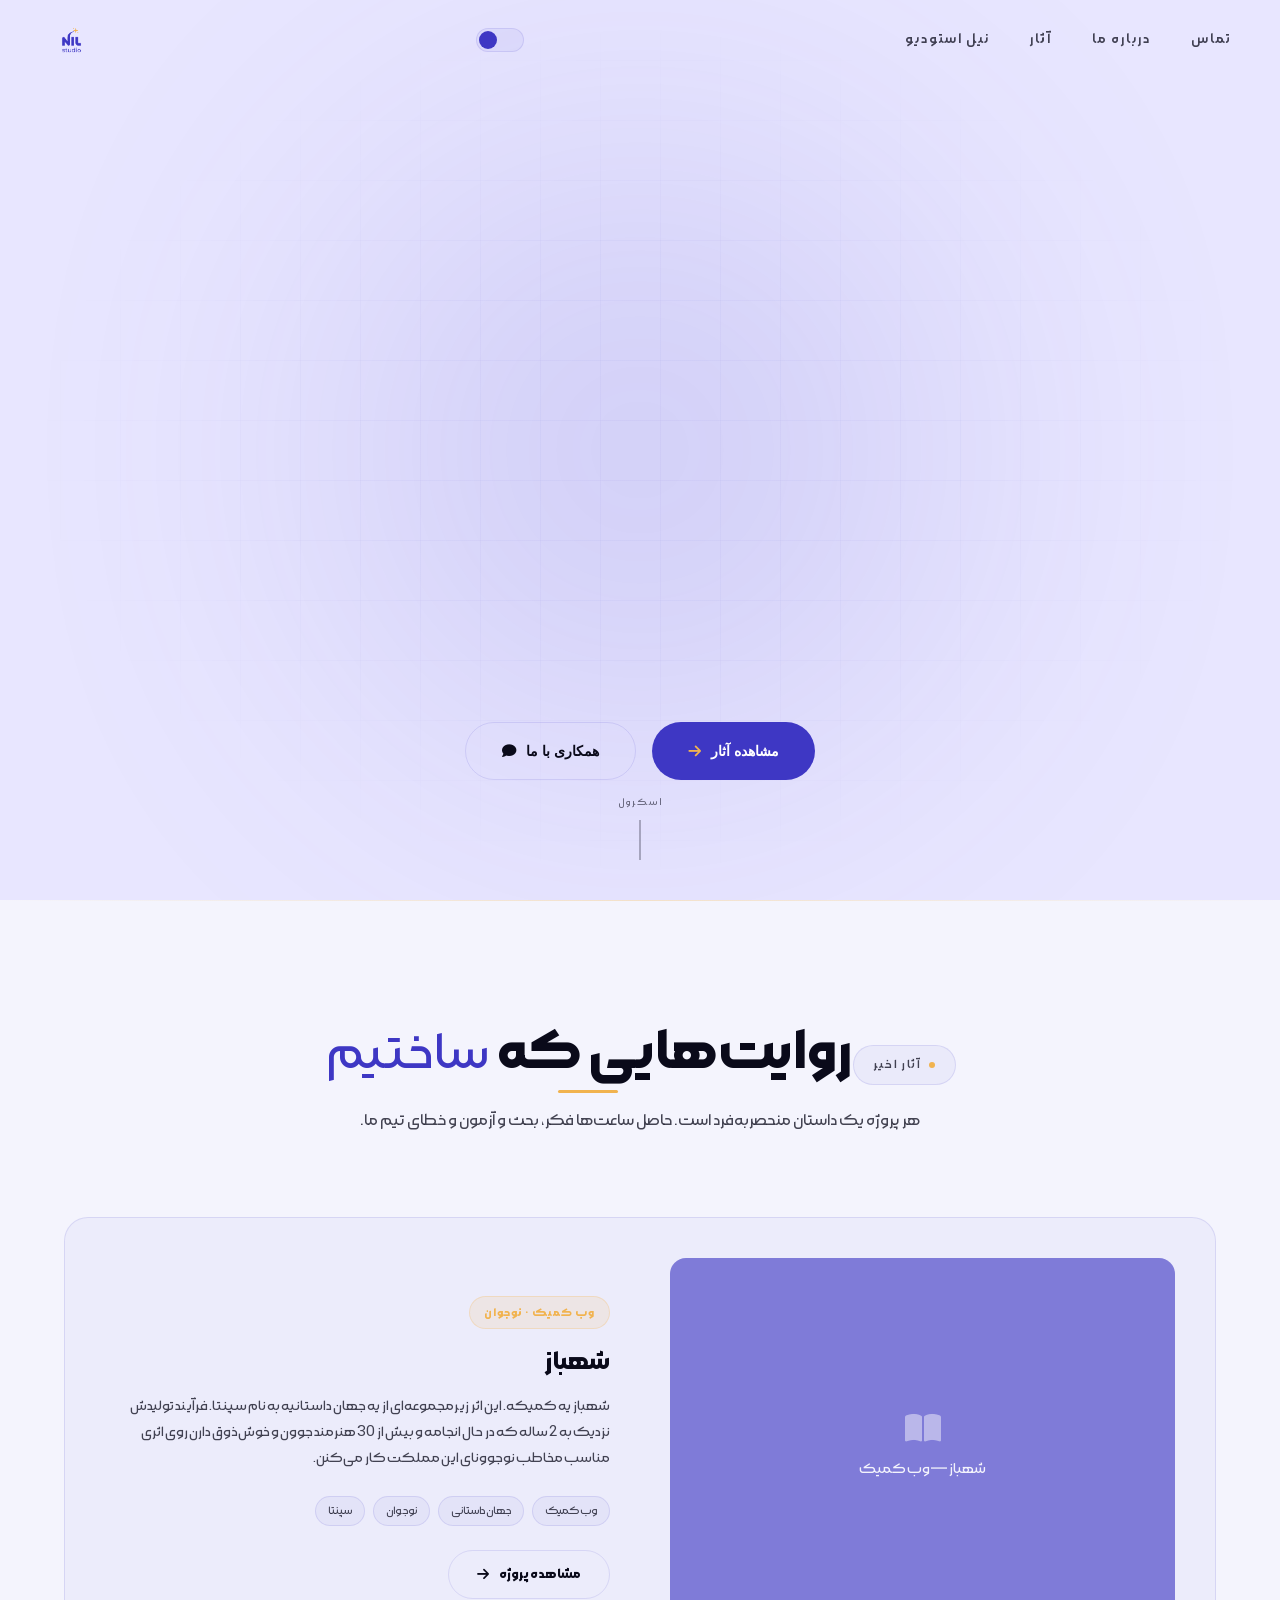
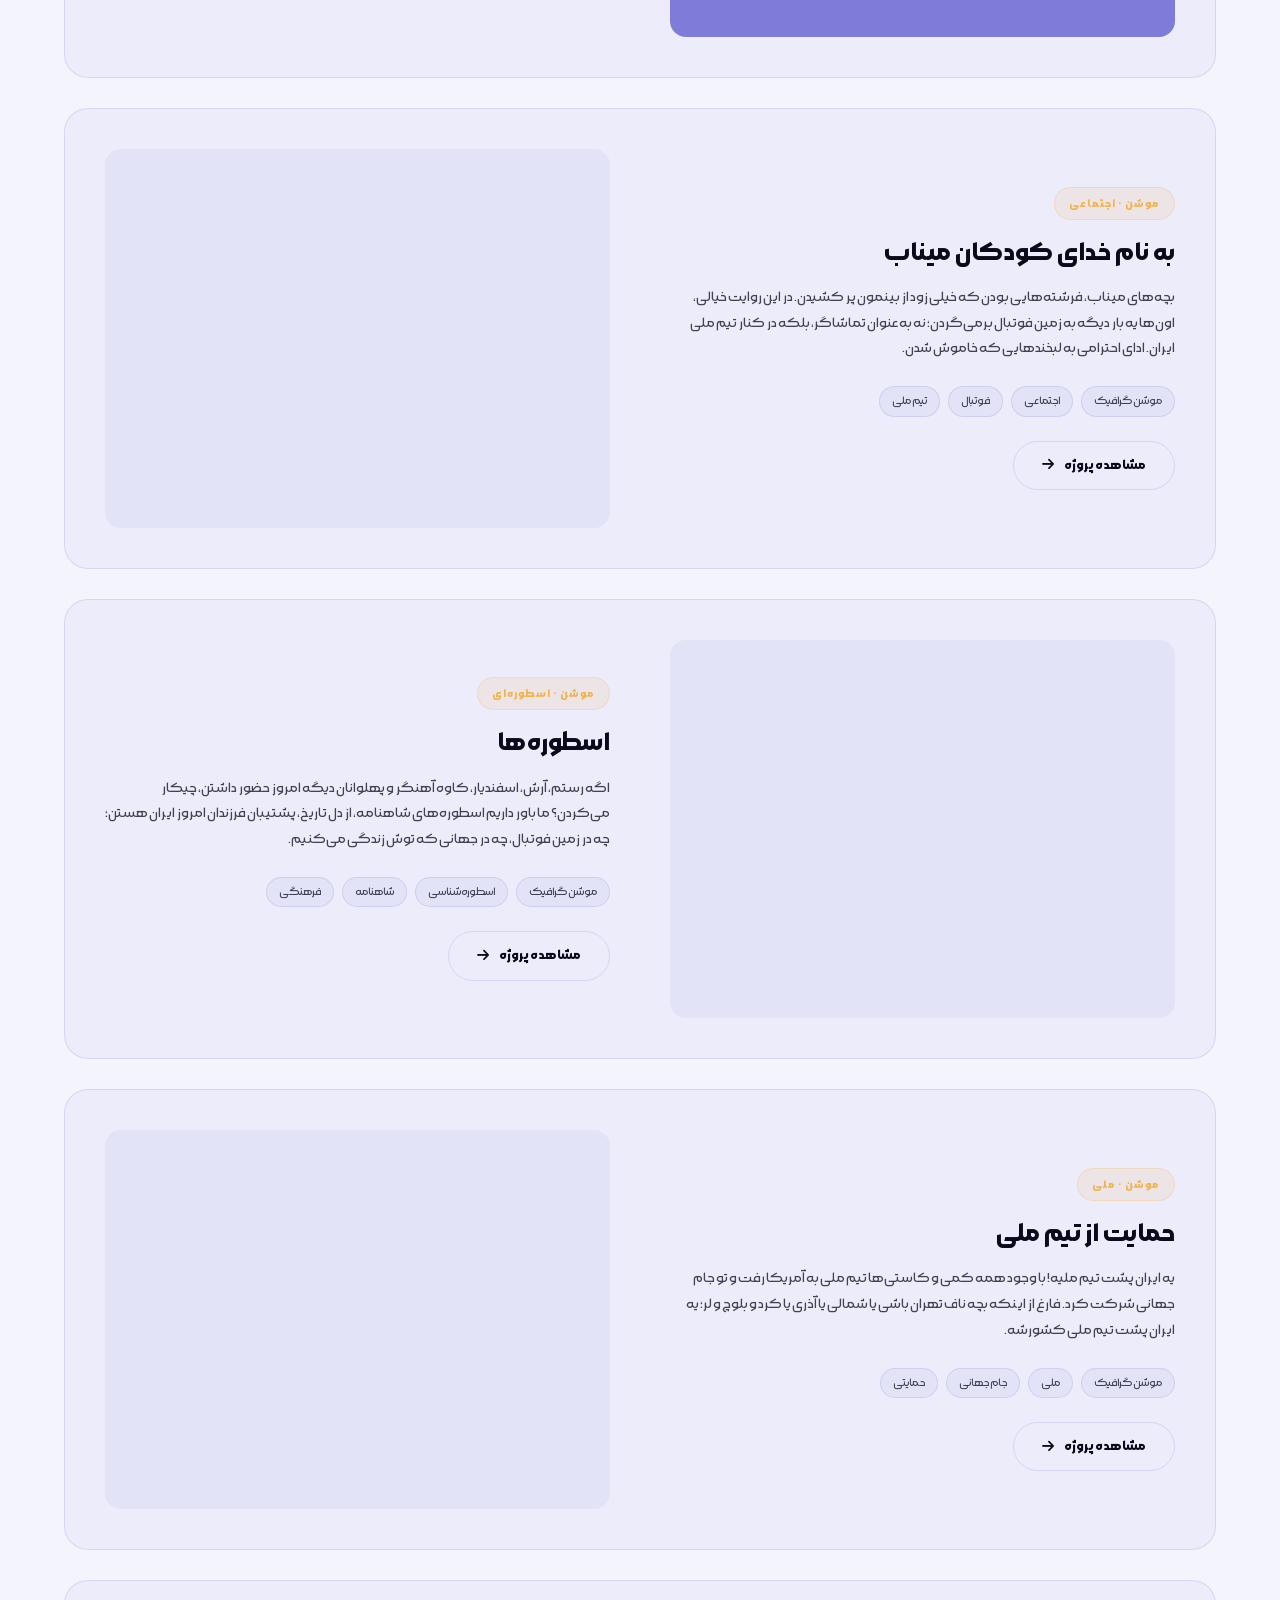
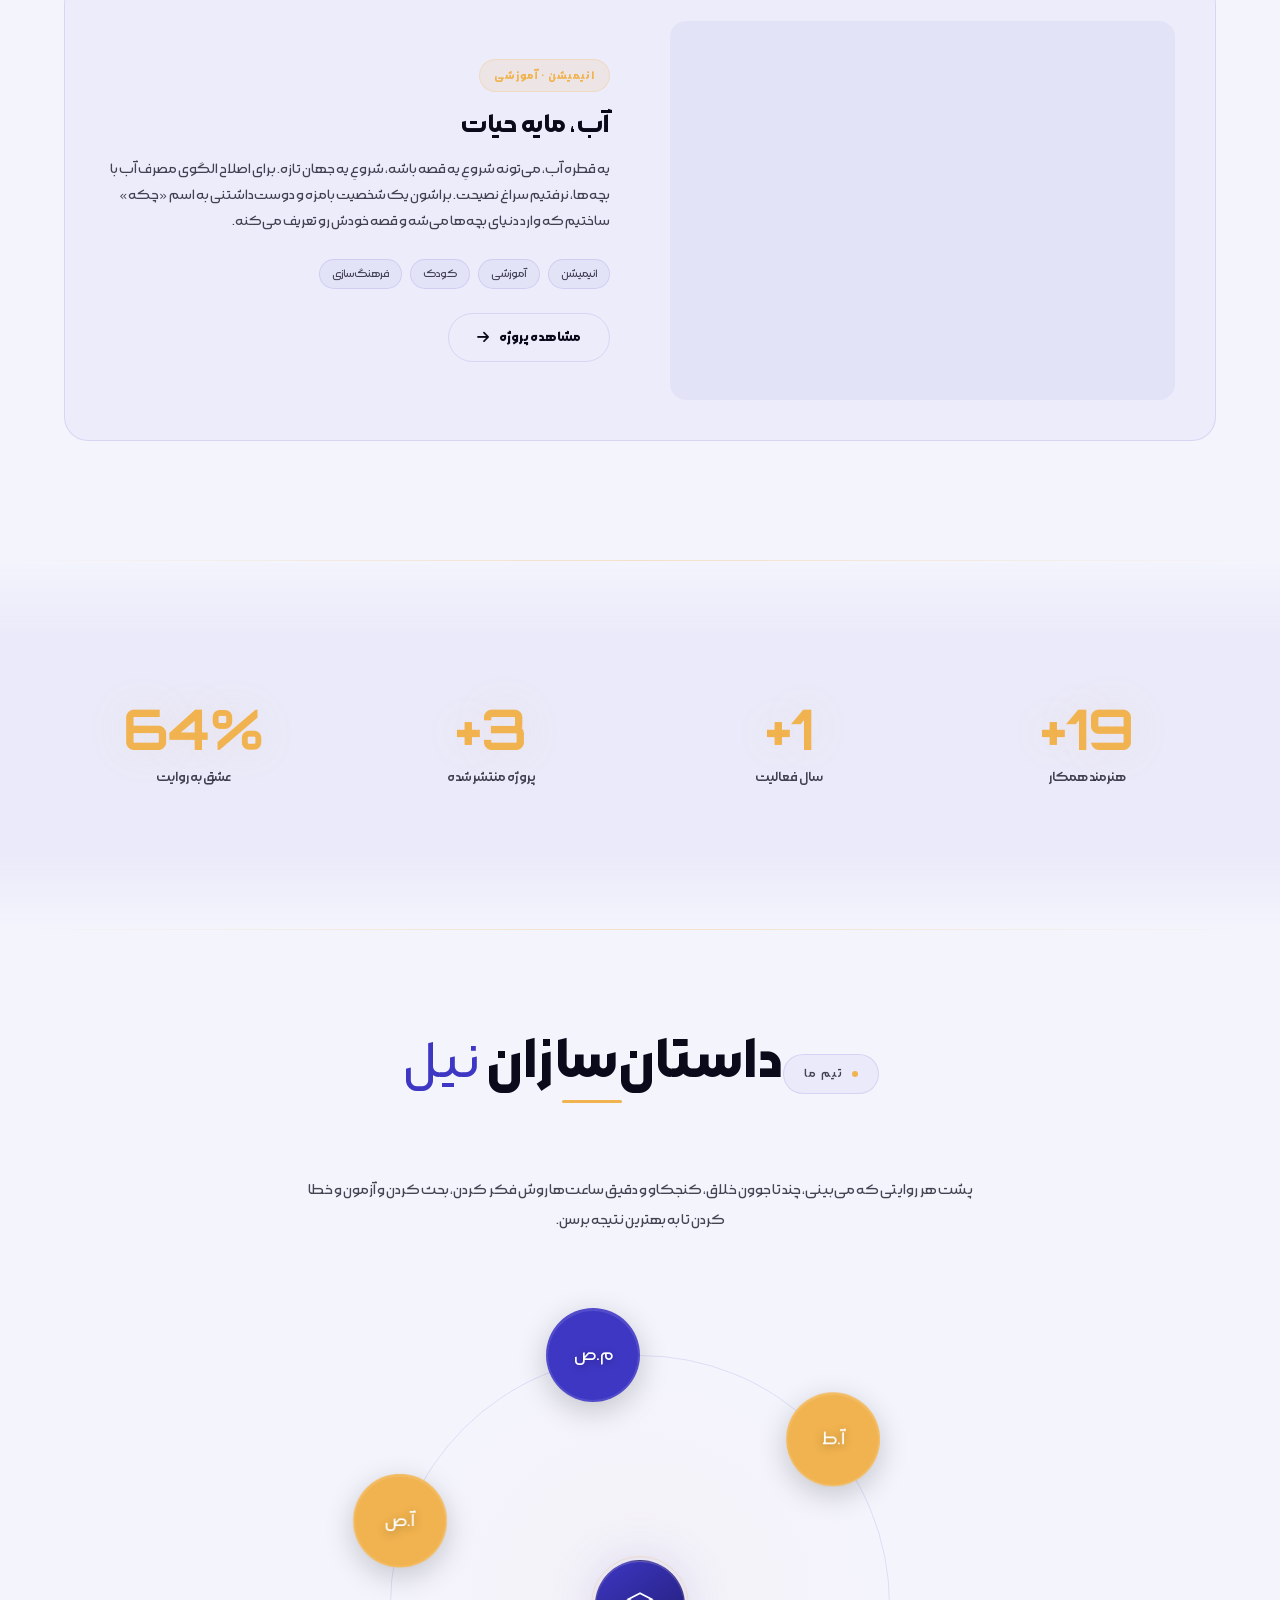
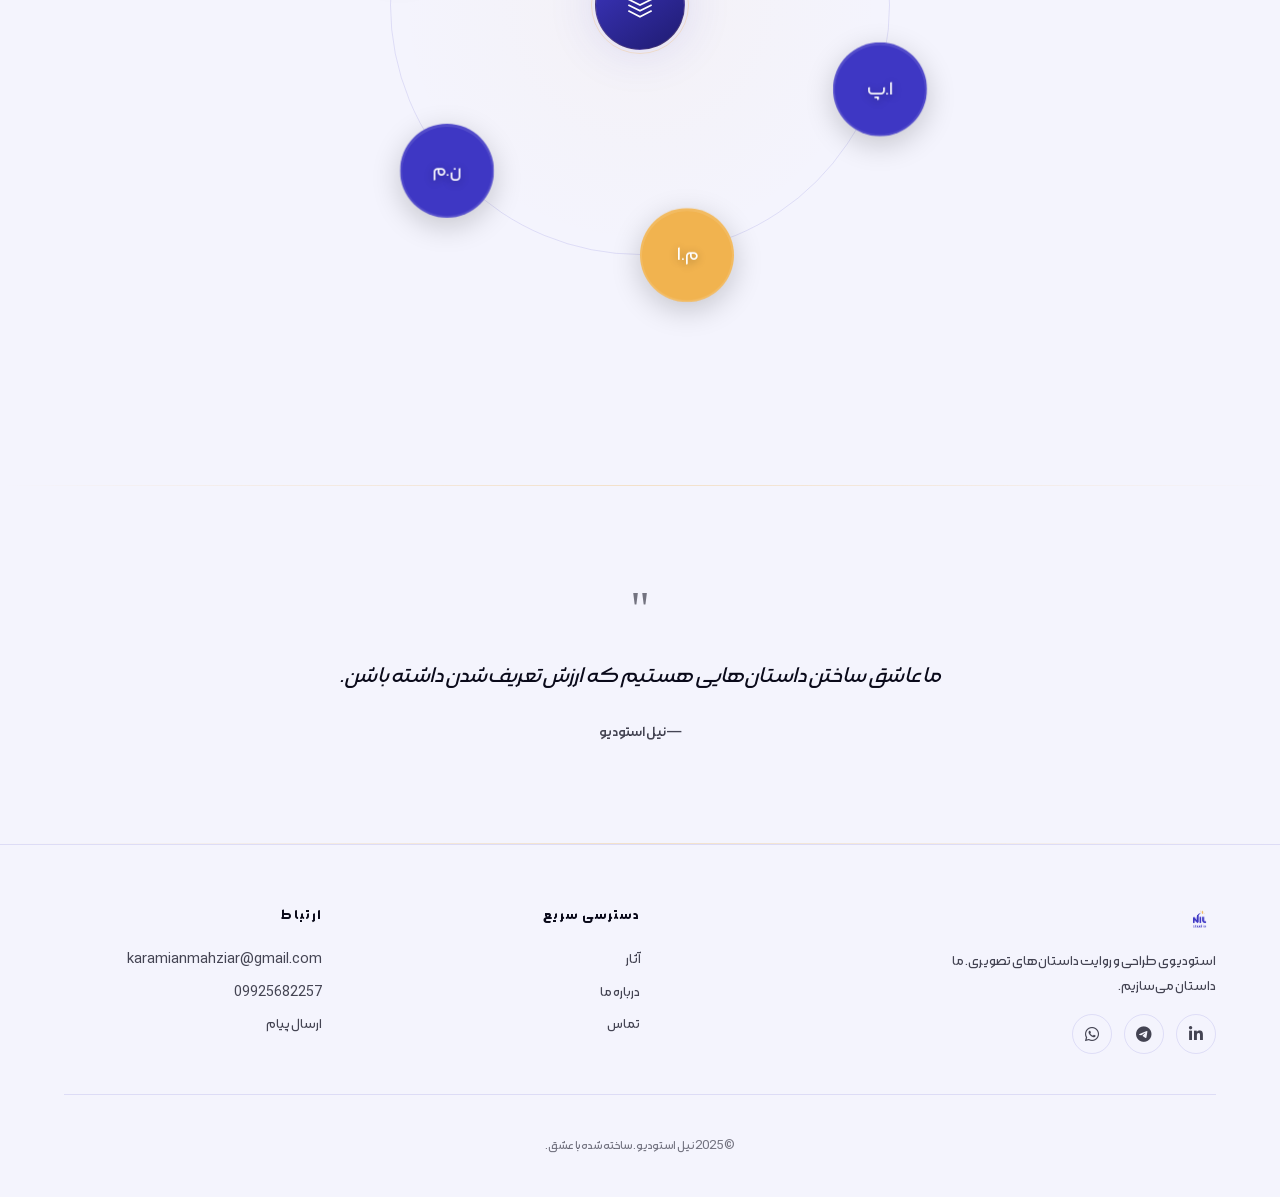
==== commit 7c7d0e14: "navbar: logo far left, nav links far right on all 7 pages" ====
--- a/index.html
+++ b/index.html
@@ -13,6 +13,13 @@
 <body>
 
   <header class="navbar">
+    <a href="index.html" class="logo">
+      <img src="logo.png" alt="نیل استودیو" style="height: 40px; width: auto;">
+    </a>
+    <div class="theme-toggle">
+      <input type="checkbox" id="darkModeToggle">
+      <label for="darkModeToggle"></label>
+    </div>
     <nav>
       <ul>
         <li><a href="index.html">نیل استودیو</a></li>
@@ -21,13 +28,6 @@
         <li><a href="contact.html">تماس</a></li>
       </ul>
     </nav>
-    <div class="theme-toggle">
-      <input type="checkbox" id="darkModeToggle">
-      <label for="darkModeToggle"></label>
-    </div>
-    <a href="index.html" class="logo">
-      <img src="logo.png" alt="نیل استودیو" style="height: 40px; width: auto;">
-    </a>
   </header>
 
   <section class="hero hero-video">
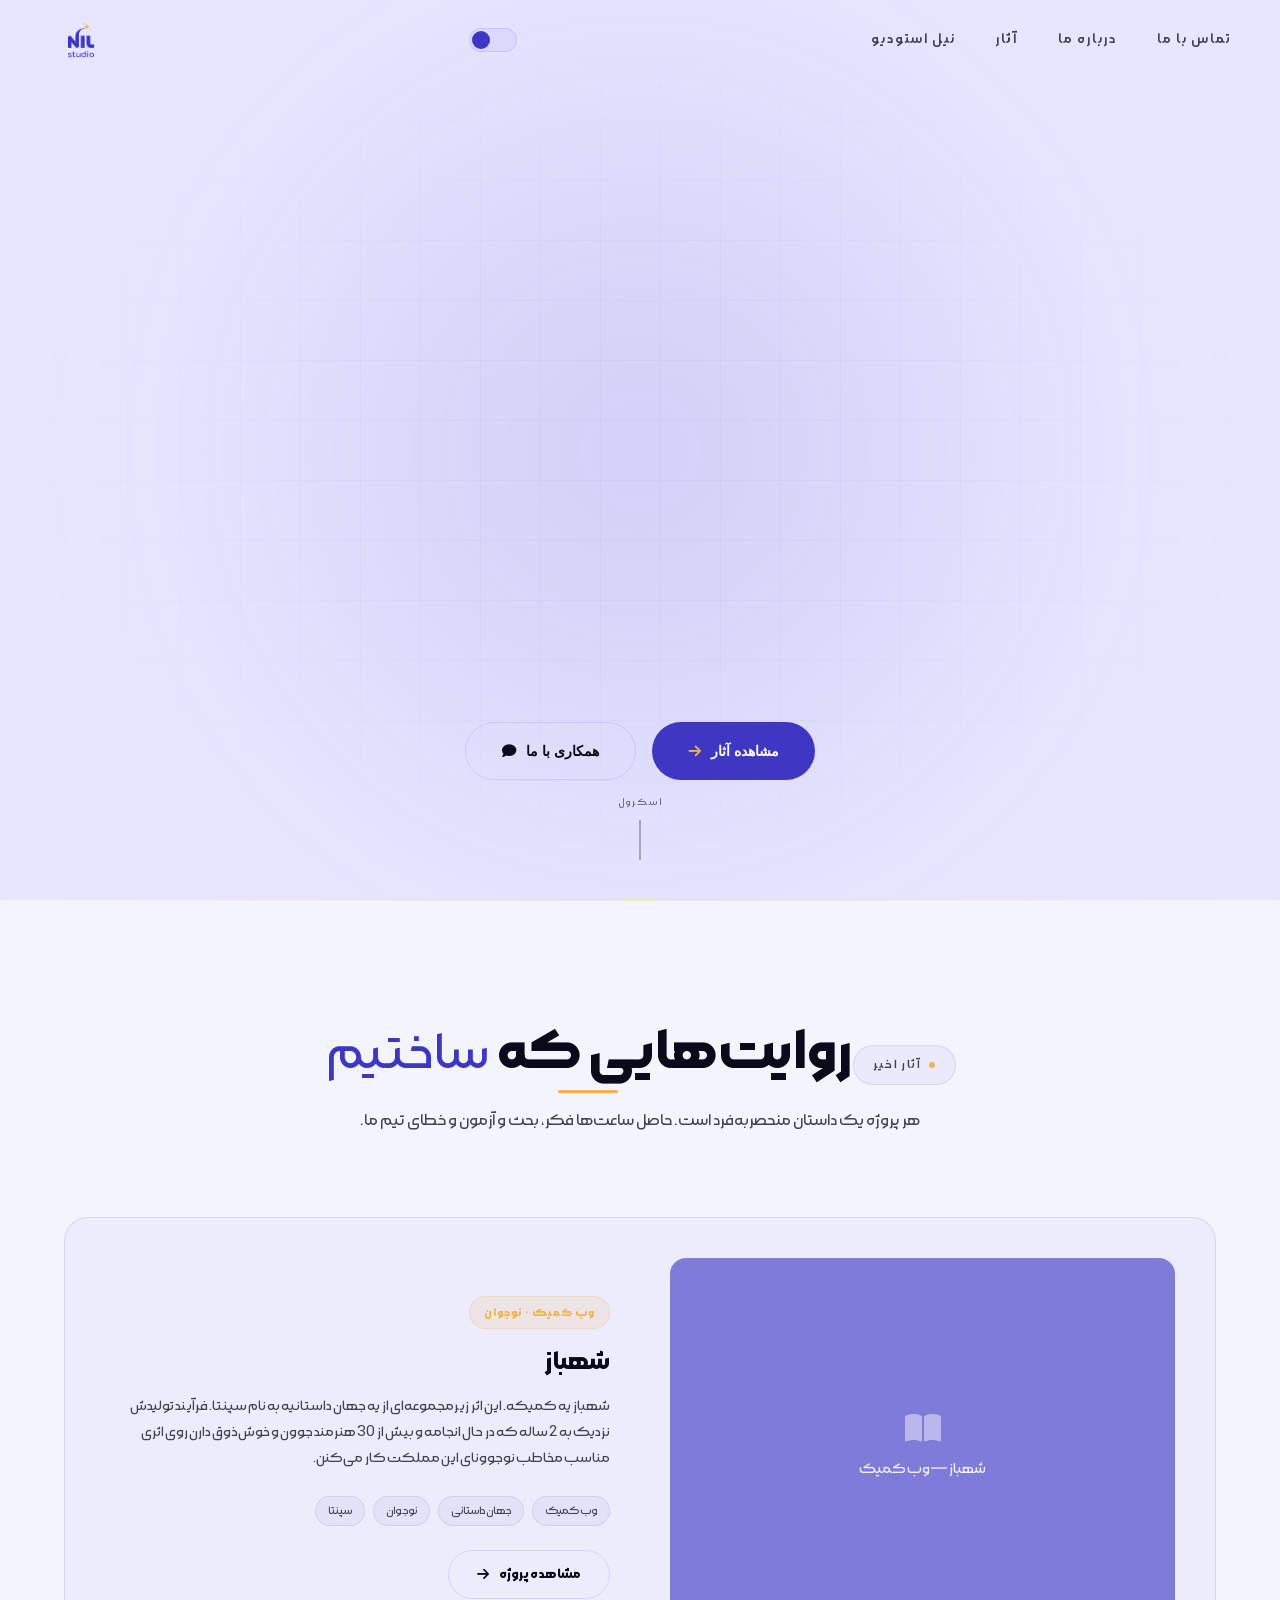
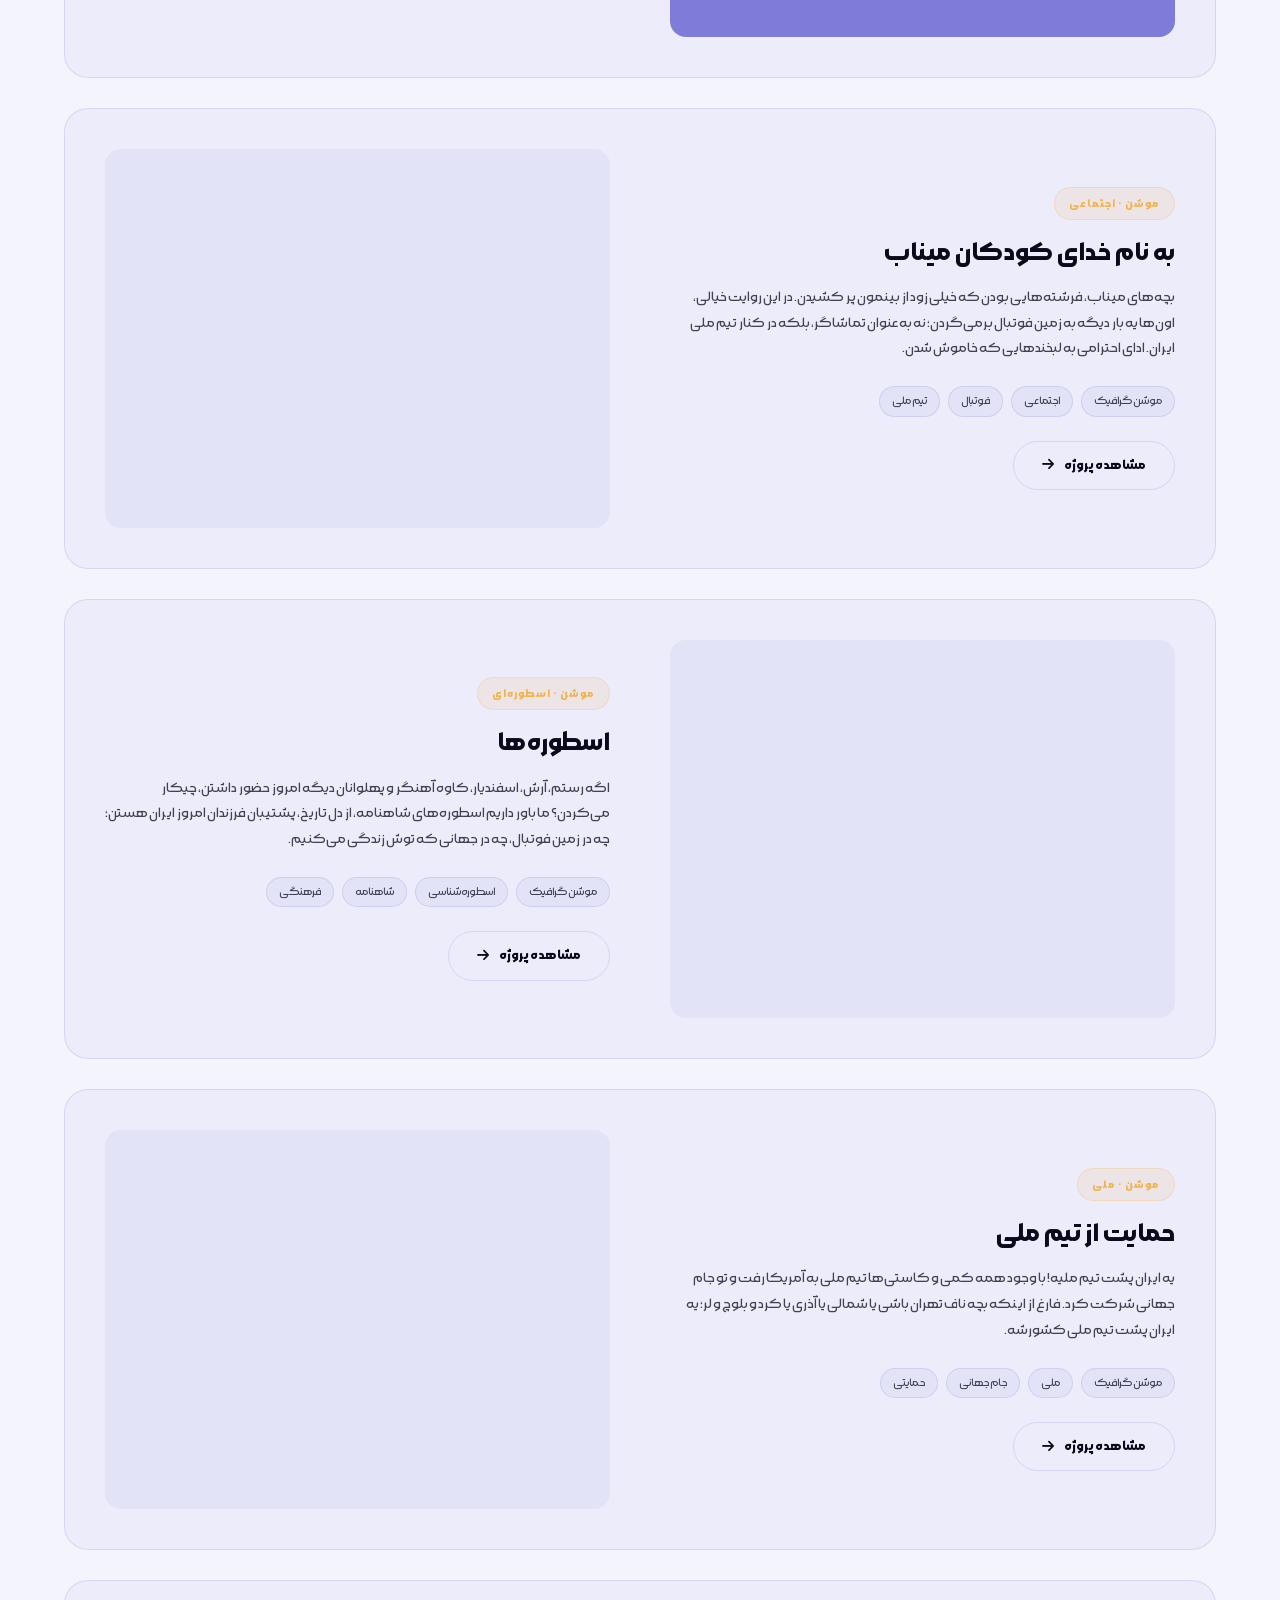
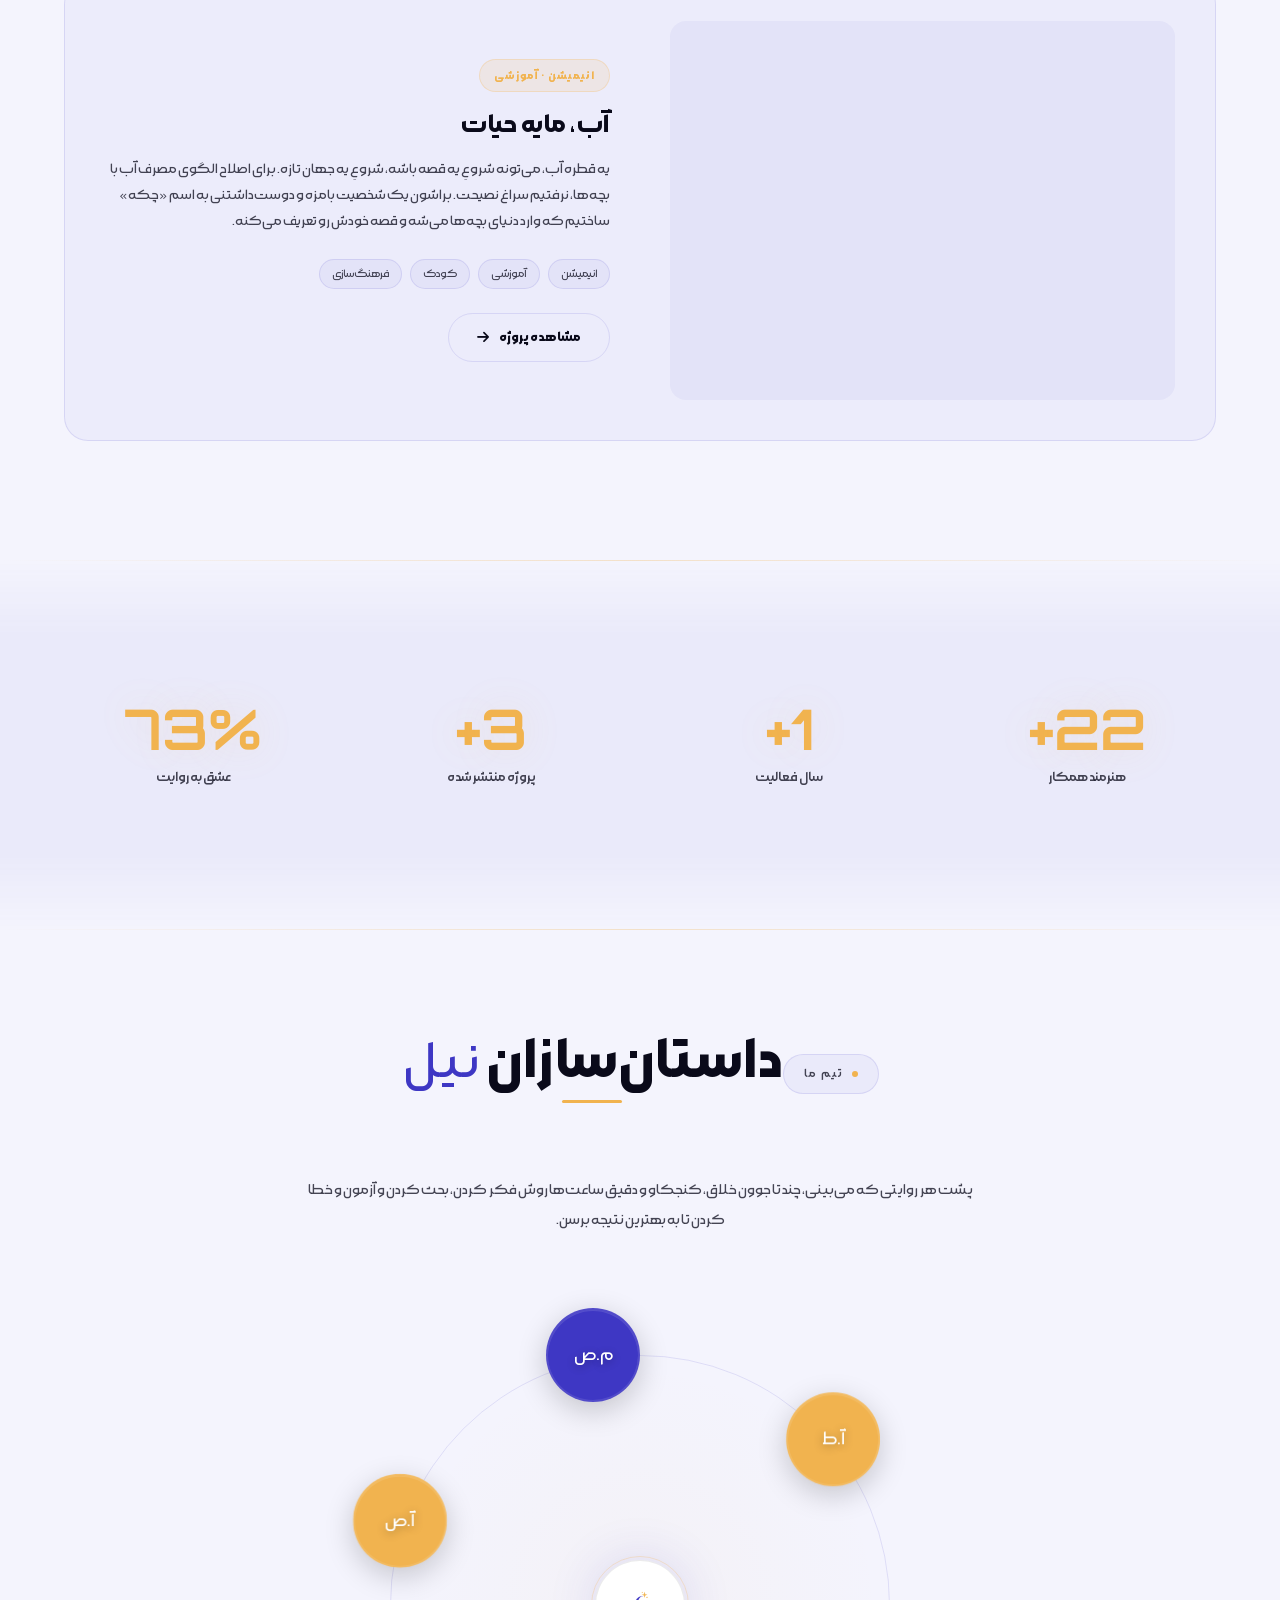
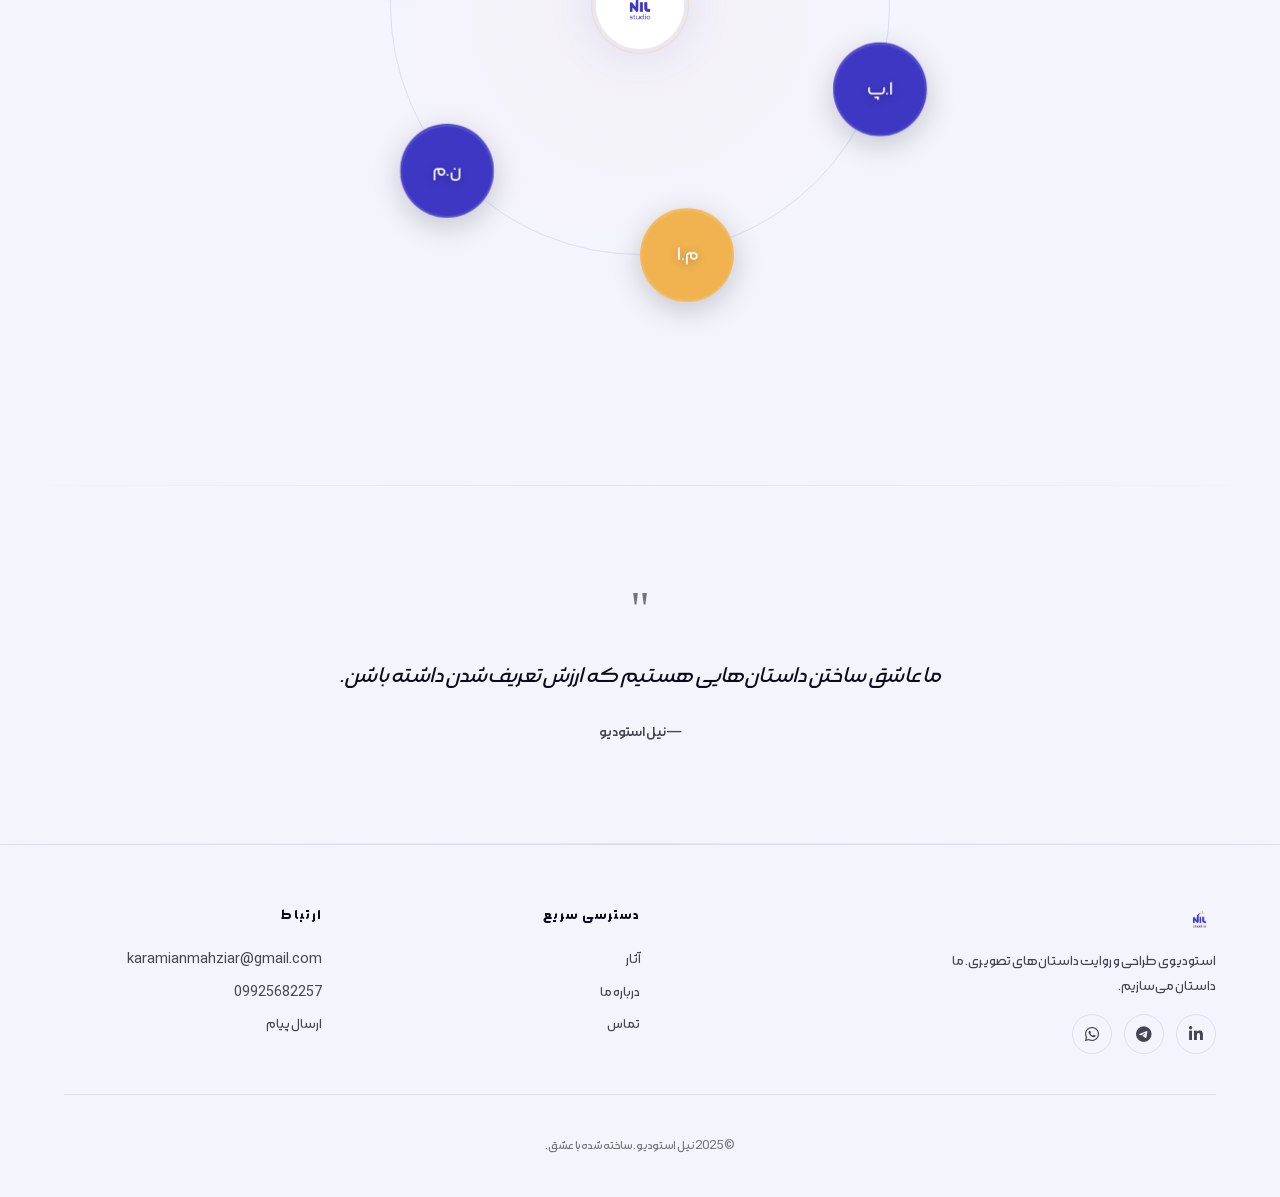
==== commit a47e0af8: "تماس→تماس با ما, logo 56px, orbit center white bg with logo img" ====
--- a/index.html
+++ b/index.html
@@ -14,7 +14,7 @@
 
   <header class="navbar">
     <a href="index.html" class="logo">
-      <img src="logo.png" alt="نیل استودیو" style="height: 40px; width: auto;">
+      <img src="logo.png" alt="نیل استودیو" style="height: 56px; width: auto;">
     </a>
     <div class="theme-toggle">
       <input type="checkbox" id="darkModeToggle">
@@ -25,7 +25,7 @@
         <li><a href="index.html">نیل استودیو</a></li>
         <li><a href="#projects">آثار</a></li>
         <li><a href="about.html">درباره ما</a></li>
-        <li><a href="contact.html">تماس</a></li>
+        <li><a href="contact.html">تماس با ما</a></li>
       </ul>
     </nav>
   </header>
@@ -231,7 +231,7 @@
         <!-- Center -->
         <div class="orbit-center">
           <div class="orbit-center-inner">
-            <svg width="28" height="28" viewBox="0 0 24 24" fill="none" stroke="currentColor" stroke-width="1.5"><path d="M12 2L2 7l10 5 10-5-10-5zM2 17l10 5 10-5M2 12l10 5 10-5"/></svg>
+            <img src="logo.png" alt="نیل استودیو">
           </div>
         </div>
 
--- a/style.css
+++ b/style.css
@@ -218,7 +218,7 @@
   display: flex;
   align-items: center;
 }
-.logo img { height: 40px; width: auto; }
+.logo img { height: 56px; width: auto; }
 
 nav ul {
   display: flex;
@@ -2266,17 +2266,18 @@
   width: 100%;
   height: 100%;
   border-radius: 50%;
-  background: linear-gradient(145deg, var(--primary), #1f1b70);
+  background: #fff;
   display: flex;
   align-items: center;
   justify-content: center;
-  color: #fff;
-  font-size: 0.9rem;
-  font-weight: 700;
-  letter-spacing: 1.5px;
   position: relative;
   box-shadow: 0 0 50px rgba(62,55,196,0.35), inset 0 1px 0 rgba(255,255,255,0.15);
   border: 1px solid rgba(241,179,79,0.15);
+}
+.orbit-center-inner img {
+  width: 60%;
+  height: 60%;
+  object-fit: contain;
 }
 .orbit-center-inner::after {
   content: '';
@@ -2292,6 +2293,7 @@
 }
 .light .orbit-center-inner {
   box-shadow: 0 0 50px rgba(62,55,196,0.15), inset 0 1px 0 rgba(255,255,255,0.2);
+  border: 1px solid rgba(0,0,0,0.08);
 }
 
 /* === Orbit Members — positioned ON the ring === */
@@ -2482,7 +2484,7 @@
   }
 
   .orbit-center { width: 68px; height: 68px; margin: -34px 0 0 -34px; }
-  .orbit-center-inner svg { width: 22px; height: 22px; }
+  .orbit-center-inner img { width: 50%; height: 50%; }
 }
 
 @media (max-width: 480px) {
@@ -2520,7 +2522,7 @@
   }
 
   .orbit-center { width: 54px; height: 54px; margin: -27px 0 0 -27px; }
-  .orbit-center-inner svg { width: 18px; height: 18px; }
+  .orbit-center-inner img { width: 50%; height: 50%; }
 }
 
 /* ===== RESPONSIVE ===== */
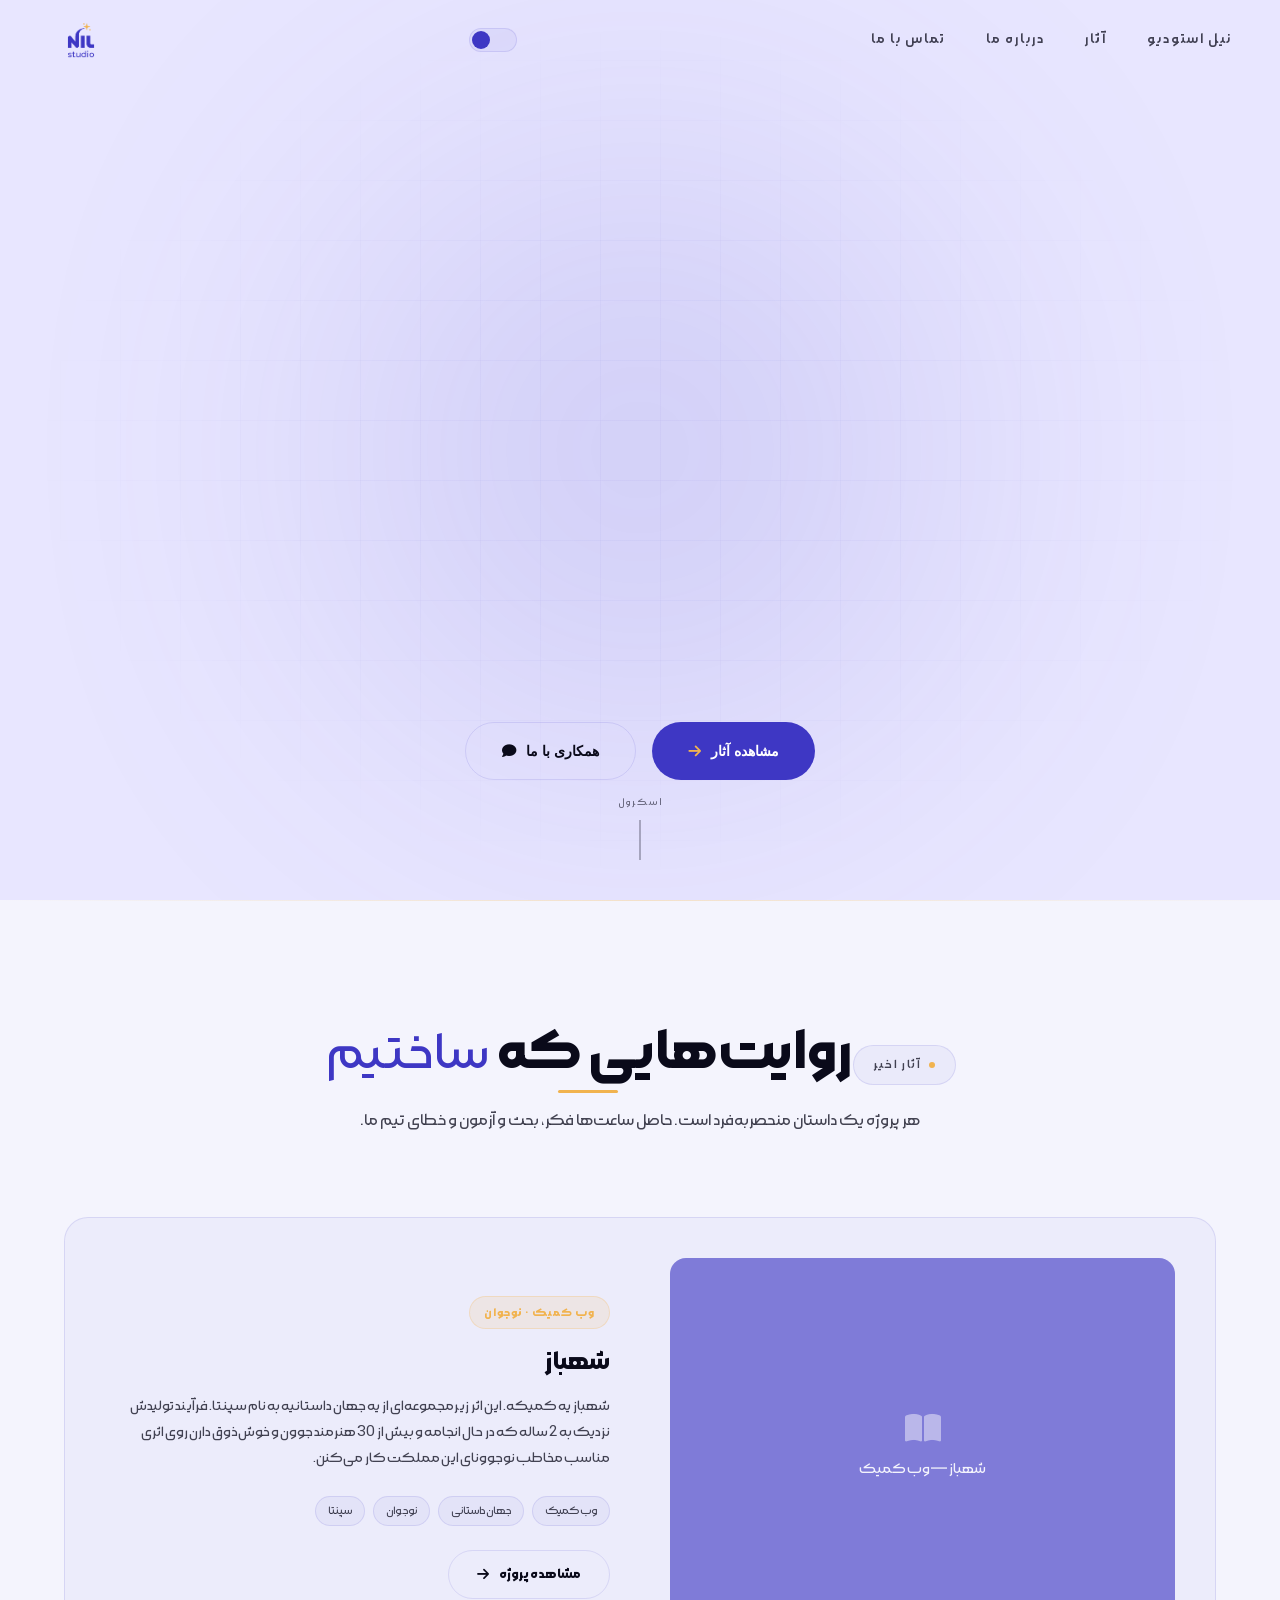
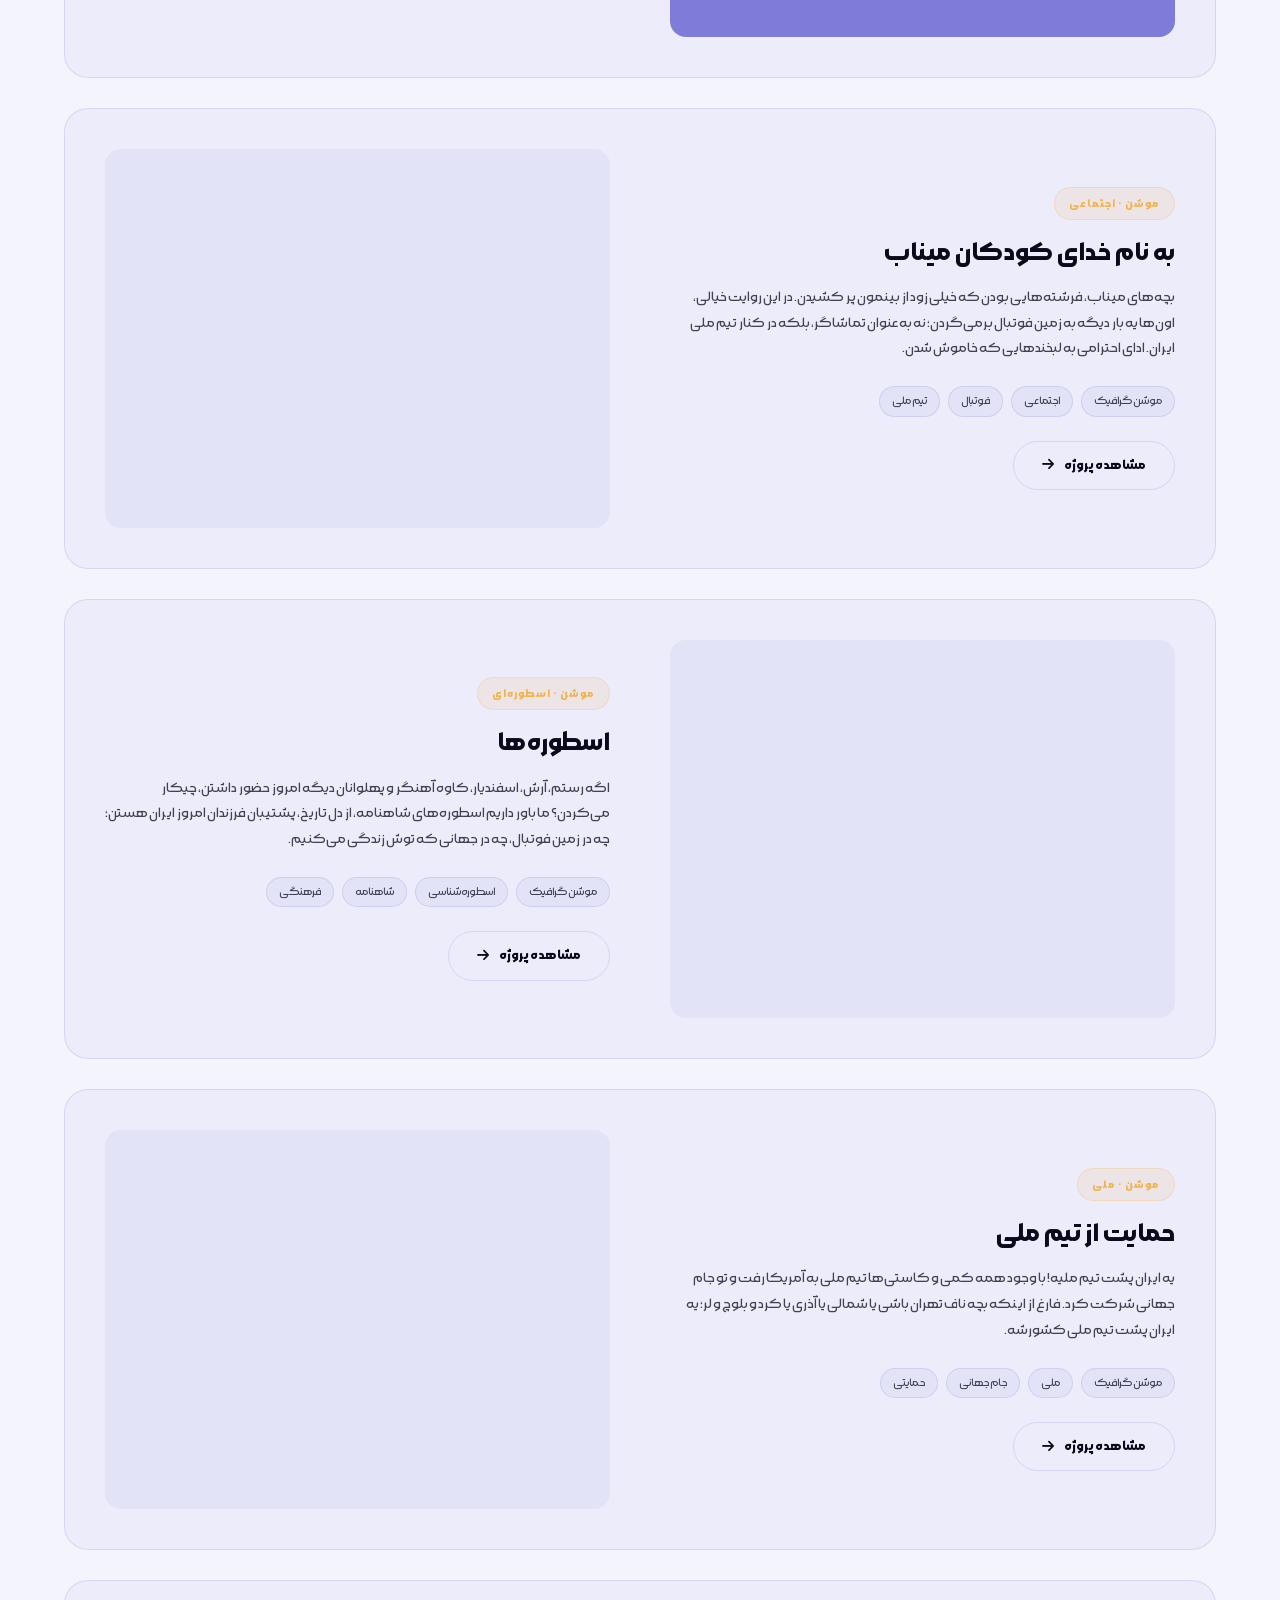
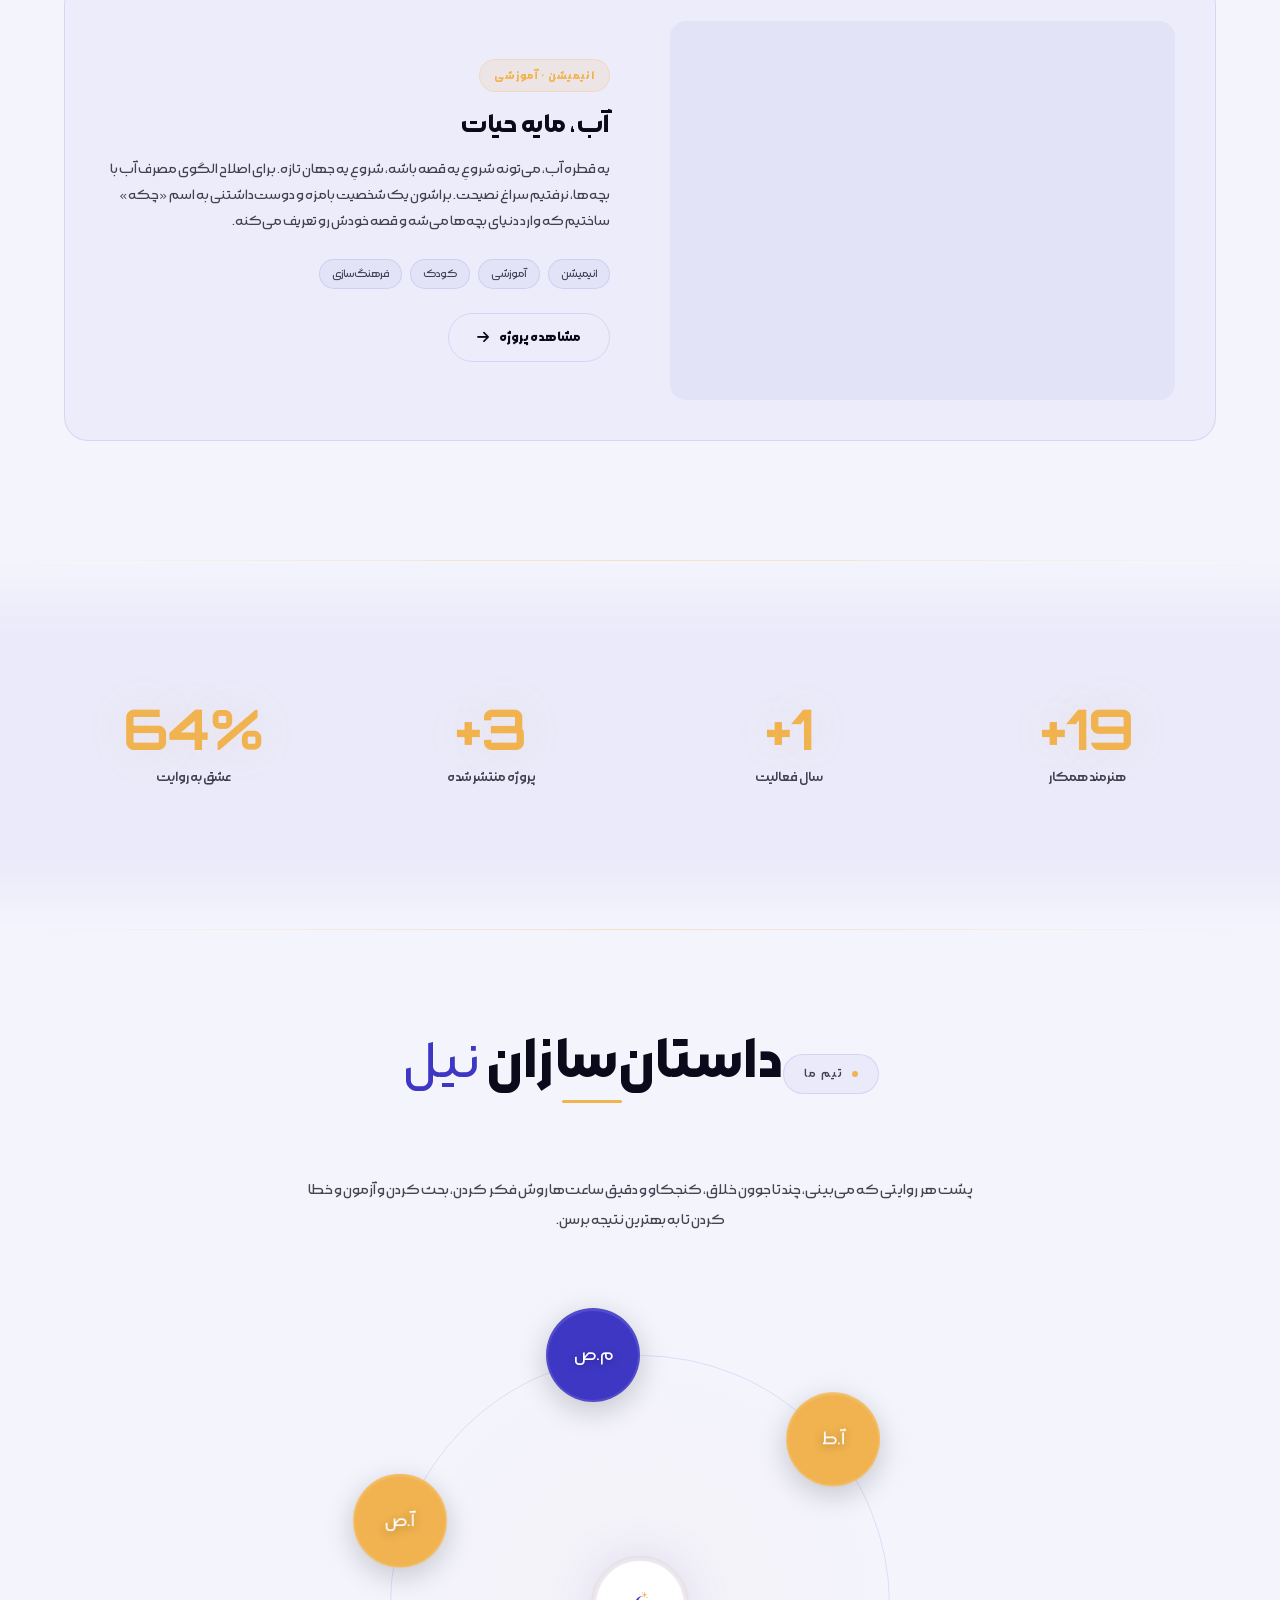
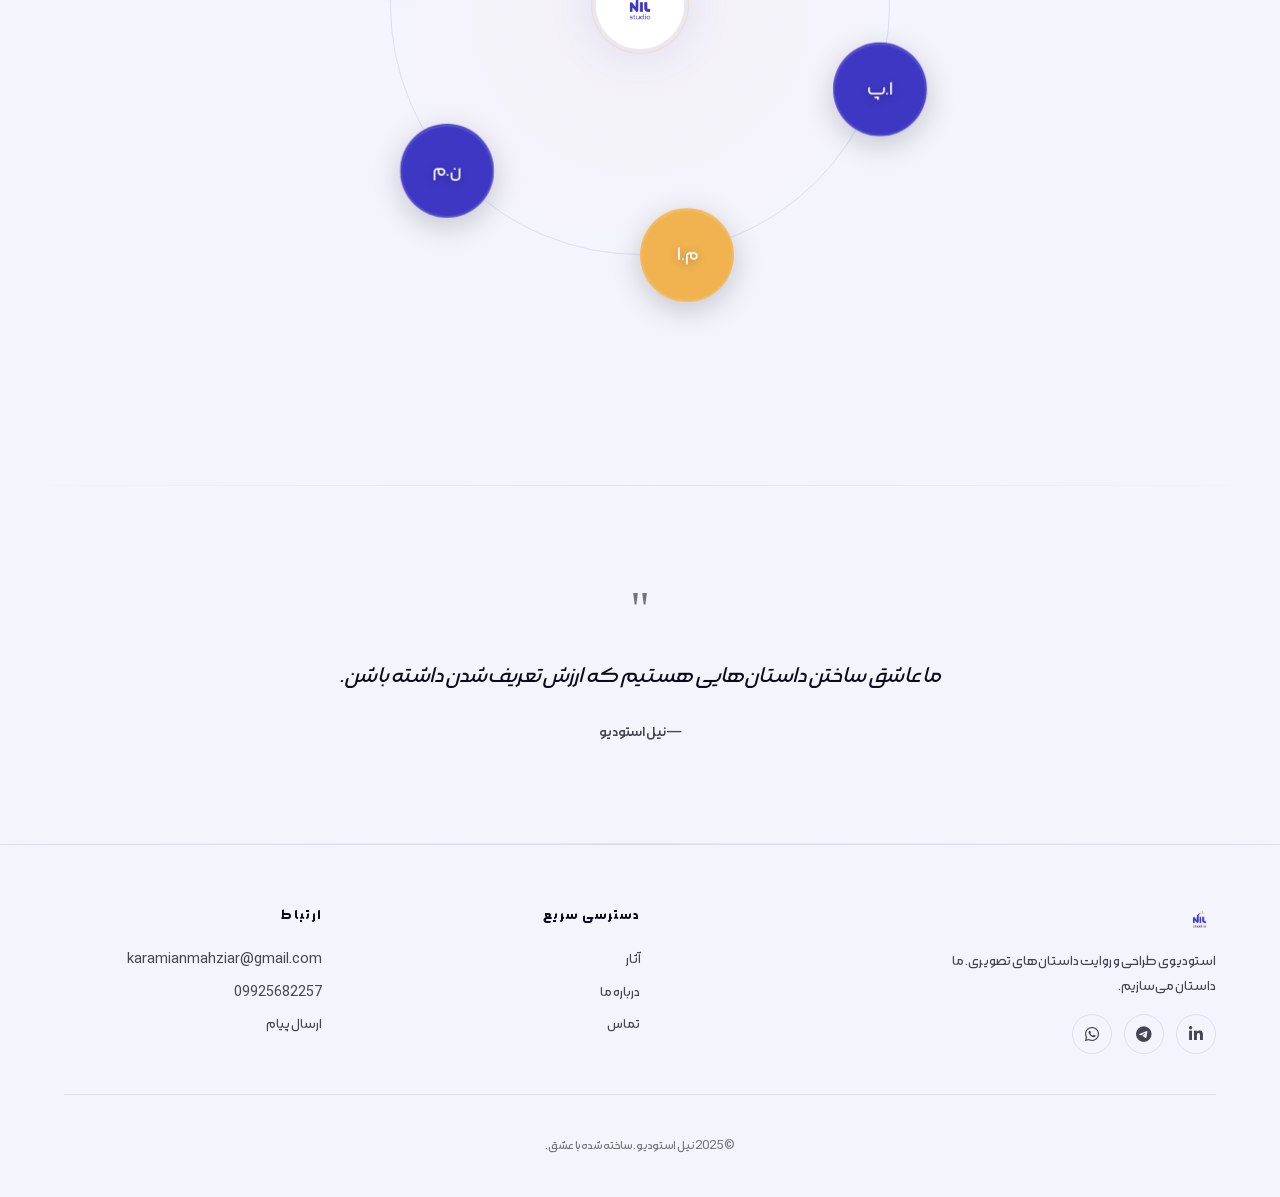
==== commit 3a0162b7: "fix navbar: use natural RTL order (nav right, logo left)" ====
--- a/index.html
+++ b/index.html
@@ -13,13 +13,6 @@
 <body>
 
   <header class="navbar">
-    <a href="index.html" class="logo">
-      <img src="logo.png" alt="نیل استودیو" style="height: 56px; width: auto;">
-    </a>
-    <div class="theme-toggle">
-      <input type="checkbox" id="darkModeToggle">
-      <label for="darkModeToggle"></label>
-    </div>
     <nav>
       <ul>
         <li><a href="index.html">نیل استودیو</a></li>
@@ -28,6 +21,13 @@
         <li><a href="contact.html">تماس با ما</a></li>
       </ul>
     </nav>
+    <div class="theme-toggle">
+      <input type="checkbox" id="darkModeToggle">
+      <label for="darkModeToggle"></label>
+    </div>
+    <a href="index.html" class="logo">
+      <img src="logo.png" alt="نیل استودیو" style="height: 56px; width: auto;">
+    </a>
   </header>
 
   <section class="hero hero-video">
--- a/style.css
+++ b/style.css
@@ -200,7 +200,6 @@
   z-index: 1000;
   background: transparent;
   transition: var(--transition);
-  direction: ltr;
 }
 
 .navbar.scrolled {
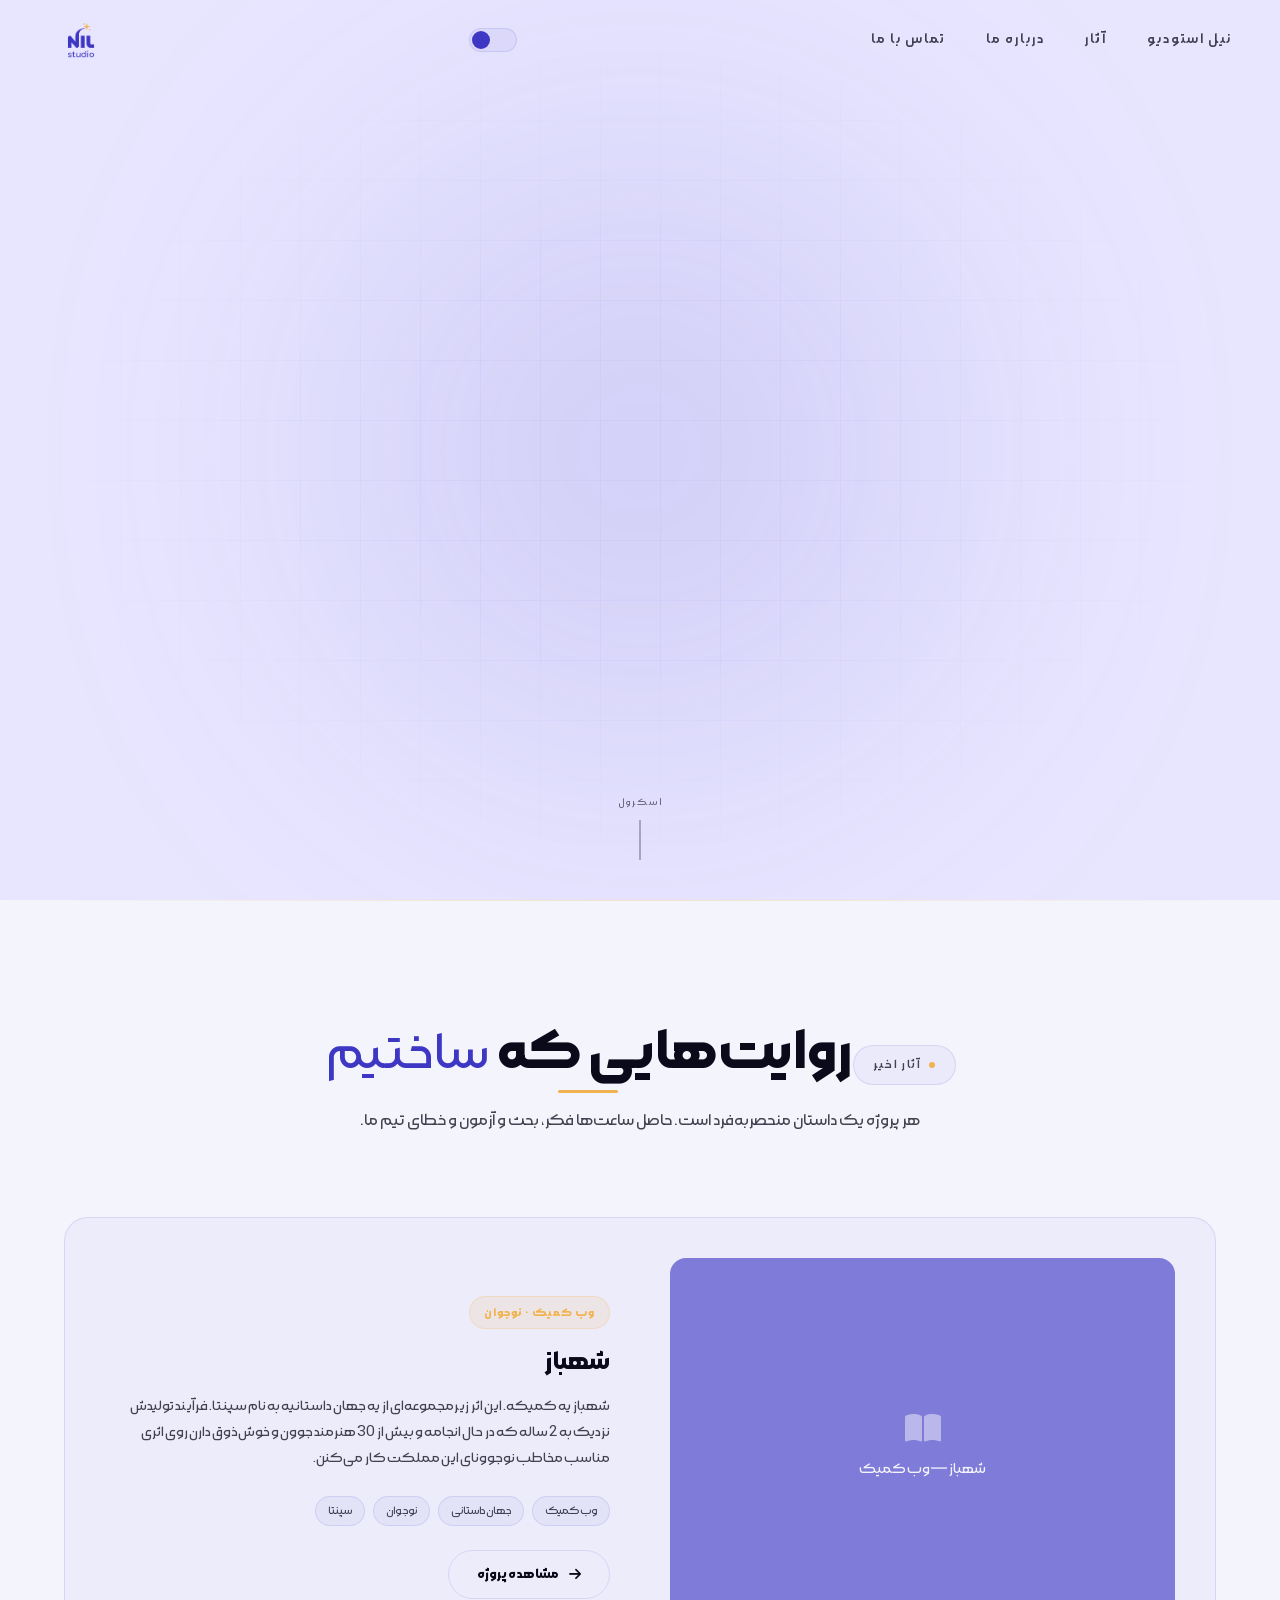
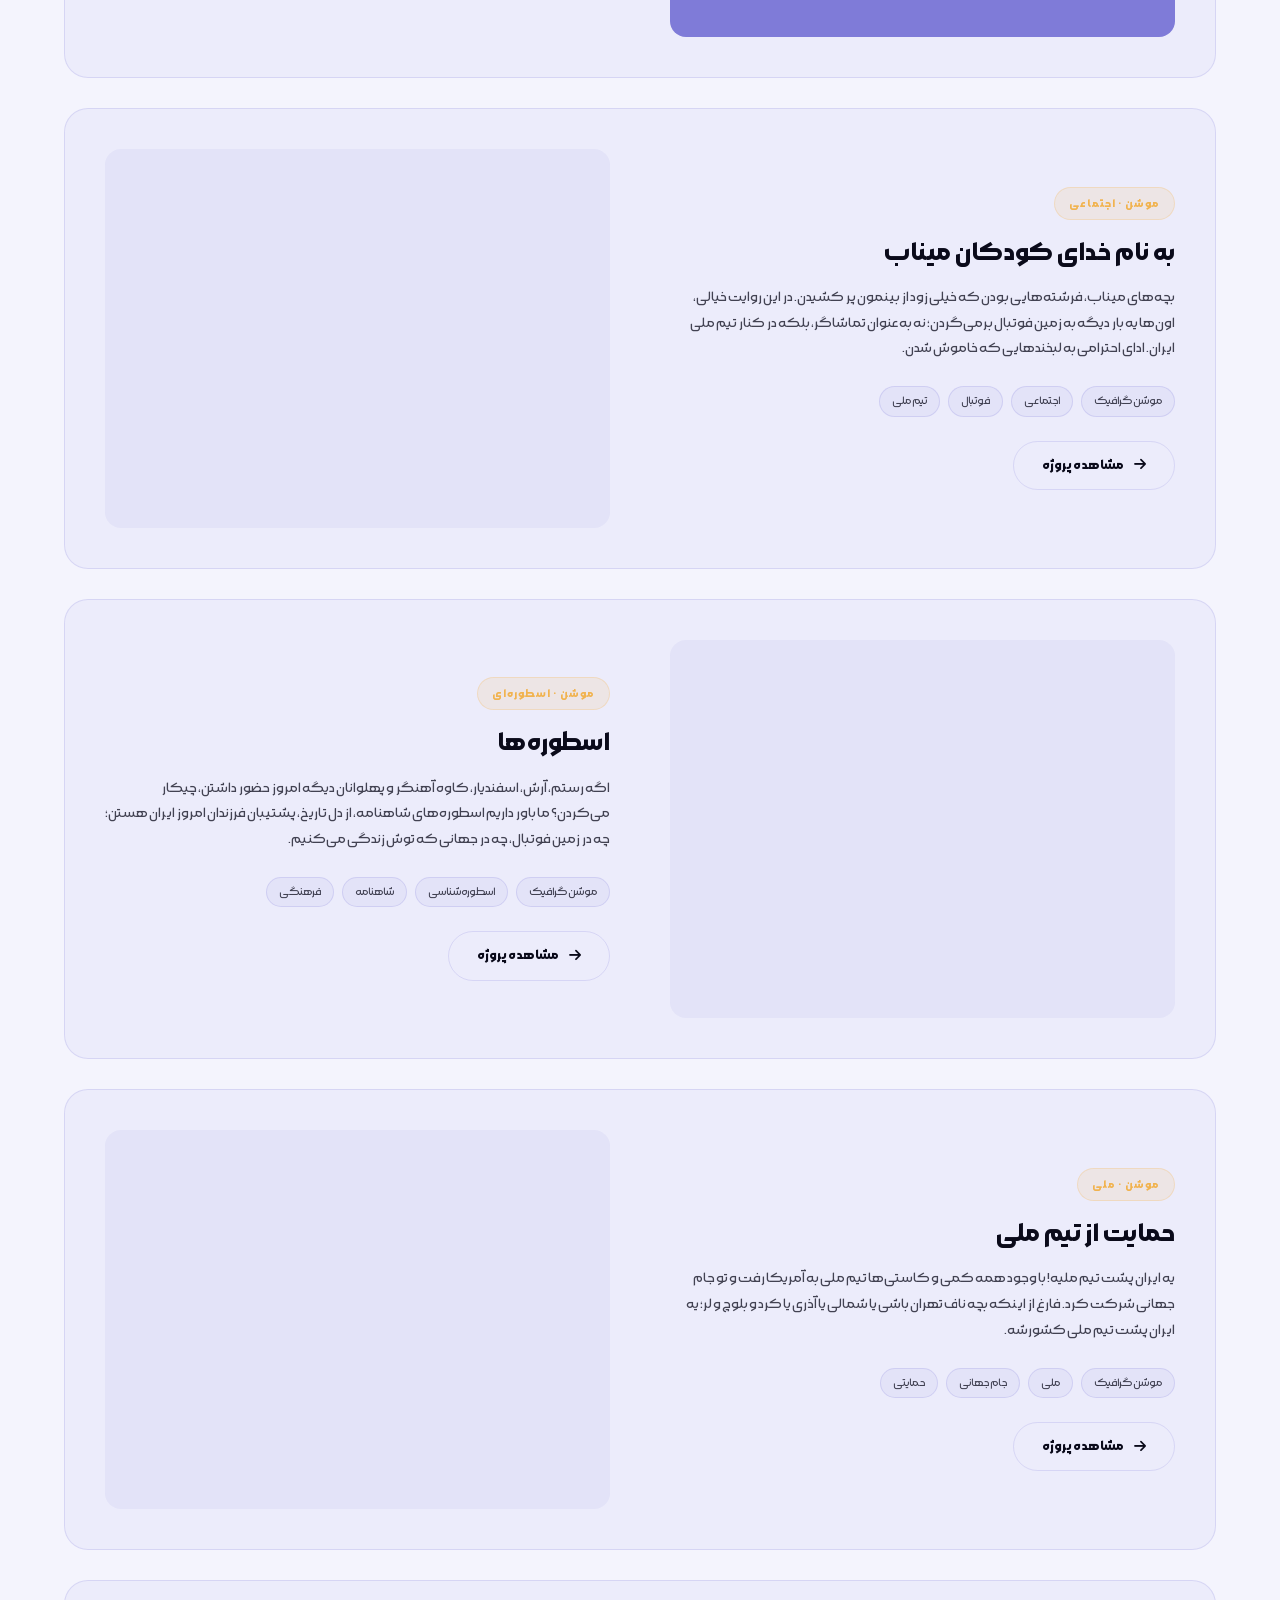
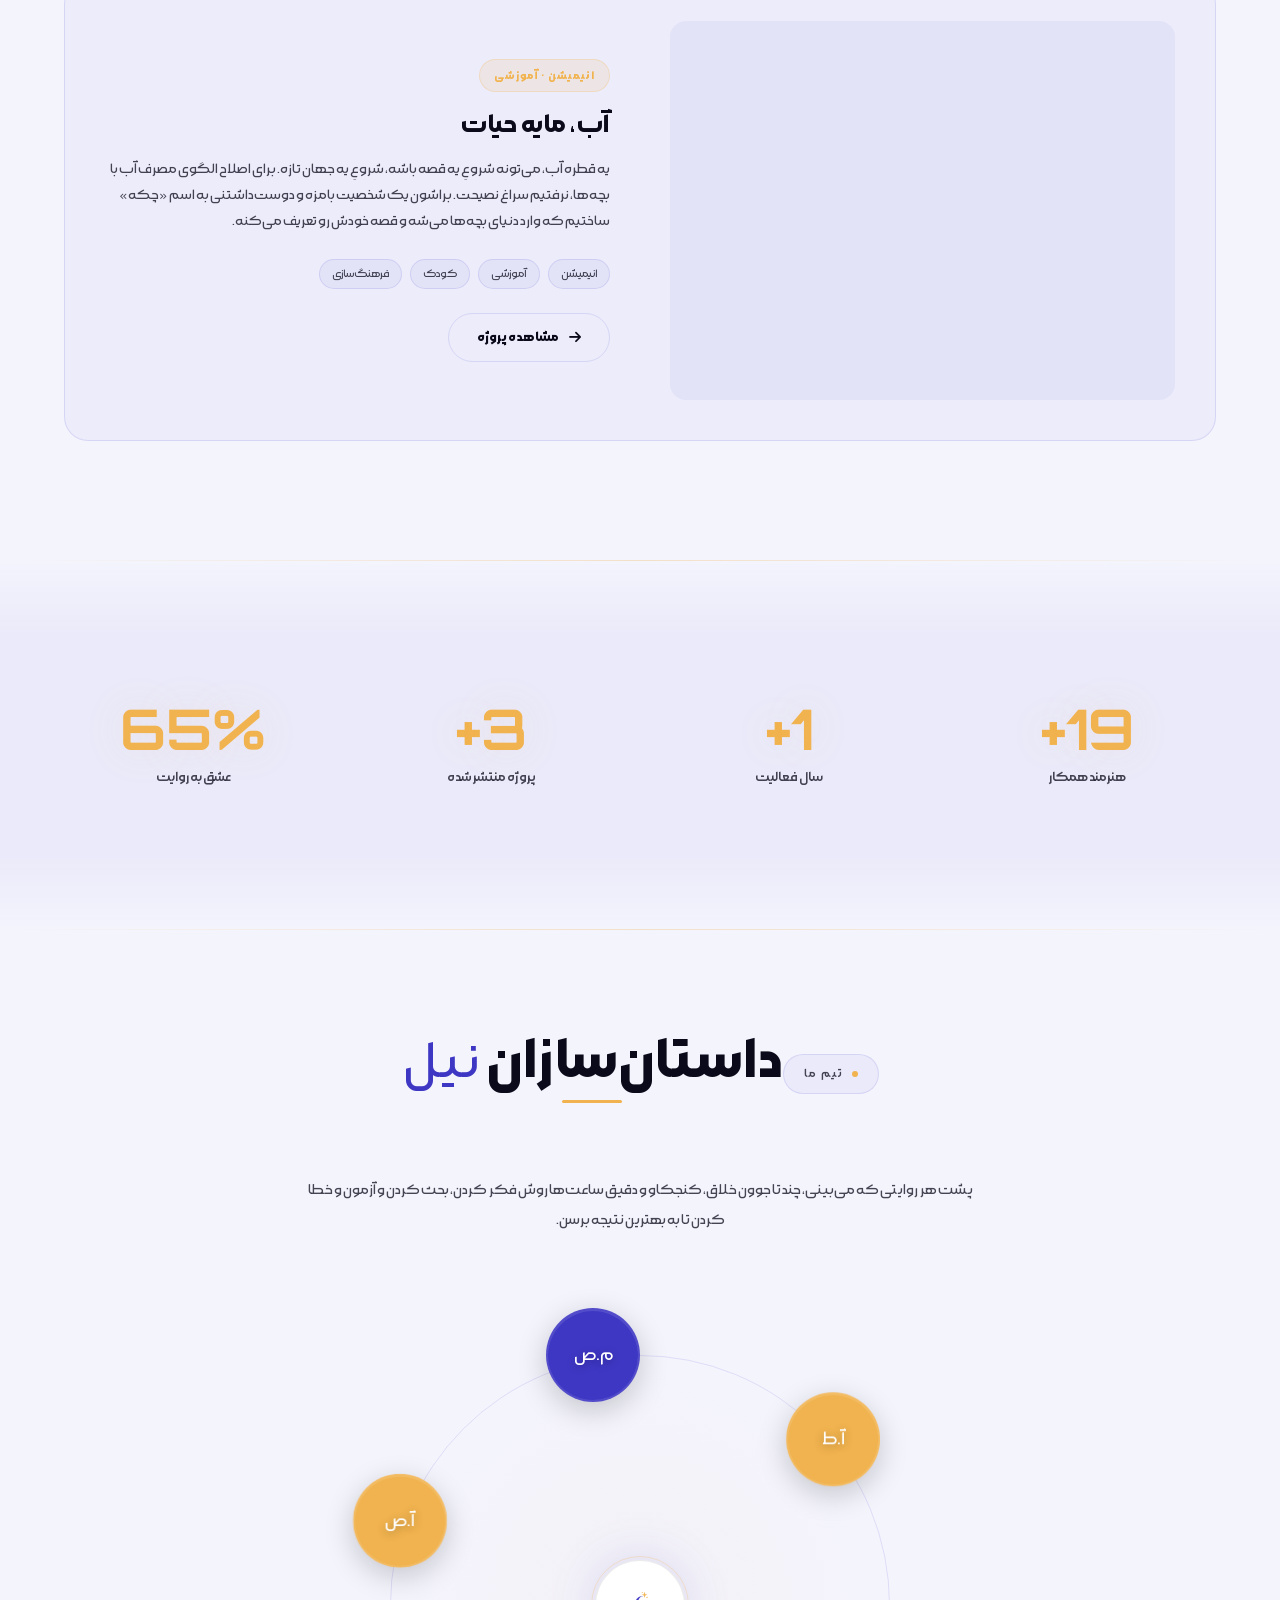
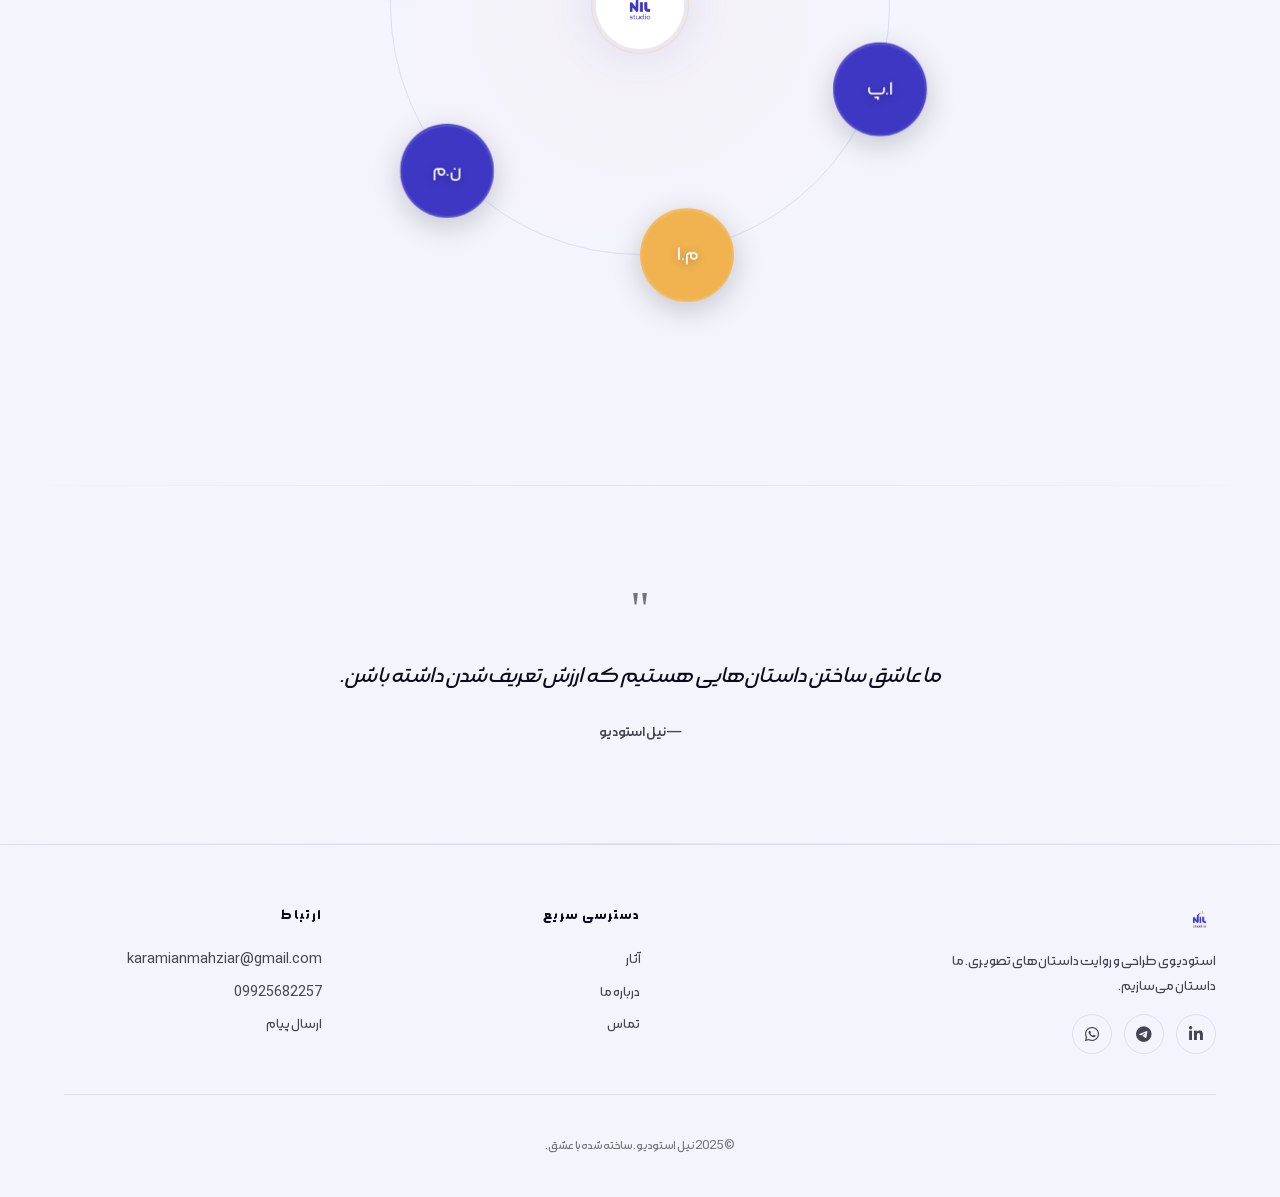
==== commit f6fd4c08: "remove hero btns, flip icon sides, fix card sound toggle" ====
--- a/index.html
+++ b/index.html
@@ -41,14 +41,7 @@
     <div class="hero-glow"></div>
 
       <div class="hero-content">
-      <div class="hero-actions reveal">
-        <a href="#projects" class="btn-primary">
-          مشاهده آثار <i class="fas fa-arrow-left"></i>
-        </a>
-        <a href="contact.html" class="btn-secondary">
-          همکاری با ما <i class="fas fa-comment"></i>
-        </a>
-      </div>
+
     </div>
 
     <div class="hero-scroll">
@@ -82,7 +75,7 @@
               <span class="project-tag">سپنتا</span>
             </div>
             <a href="project-shahbaz.html" class="project-card-link">
-              مشاهده پروژه <i class="fas fa-arrow-left"></i>
+              <i class="fas fa-arrow-left"></i> مشاهده پروژه
             </a>
           </div>
           <div class="project-card-visual">
@@ -108,7 +101,7 @@
               <span class="project-tag">تیم ملی</span>
             </div>
             <a href="project-minab.html#video" class="project-card-link">
-              مشاهده پروژه <i class="fas fa-arrow-left"></i>
+              <i class="fas fa-arrow-left"></i> مشاهده پروژه
             </a>
           </div>
           <div class="project-card-visual">
@@ -131,7 +124,7 @@
               <span class="project-tag">فرهنگی</span>
             </div>
             <a href="project-osstoreh.html#video" class="project-card-link">
-              مشاهده پروژه <i class="fas fa-arrow-left"></i>
+              <i class="fas fa-arrow-left"></i> مشاهده پروژه
             </a>
           </div>
           <div class="project-card-visual">
@@ -154,7 +147,7 @@
               <span class="project-tag">حمایتی</span>
             </div>
             <a href="project-hemayat.html#video" class="project-card-link">
-              مشاهده پروژه <i class="fas fa-arrow-left"></i>
+              <i class="fas fa-arrow-left"></i> مشاهده پروژه
             </a>
           </div>
           <div class="project-card-visual">
@@ -177,7 +170,7 @@
               <span class="project-tag">فرهنگ‌سازی</span>
             </div>
             <a href="project-abfa.html#video" class="project-card-link">
-              مشاهده پروژه <i class="fas fa-arrow-left"></i>
+              <i class="fas fa-arrow-left"></i> مشاهده پروژه
             </a>
           </div>
           <div class="project-card-visual">
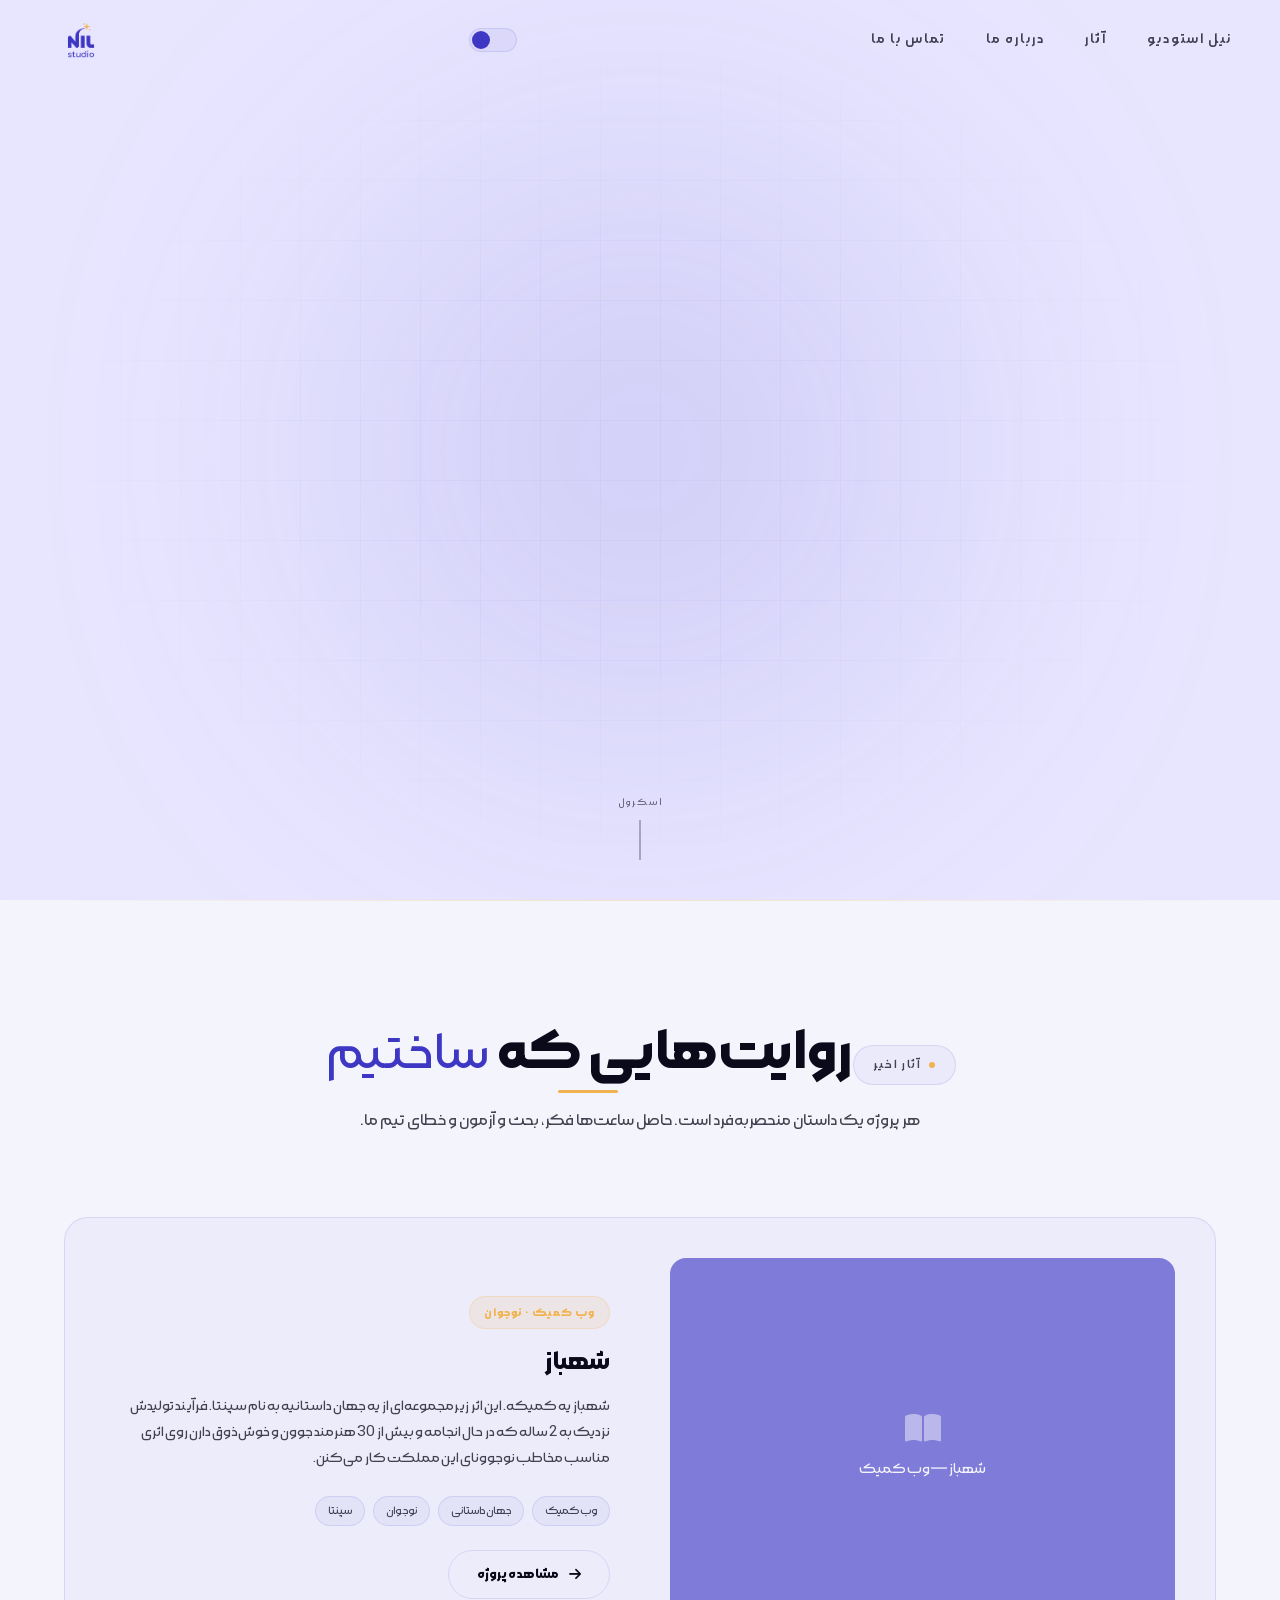
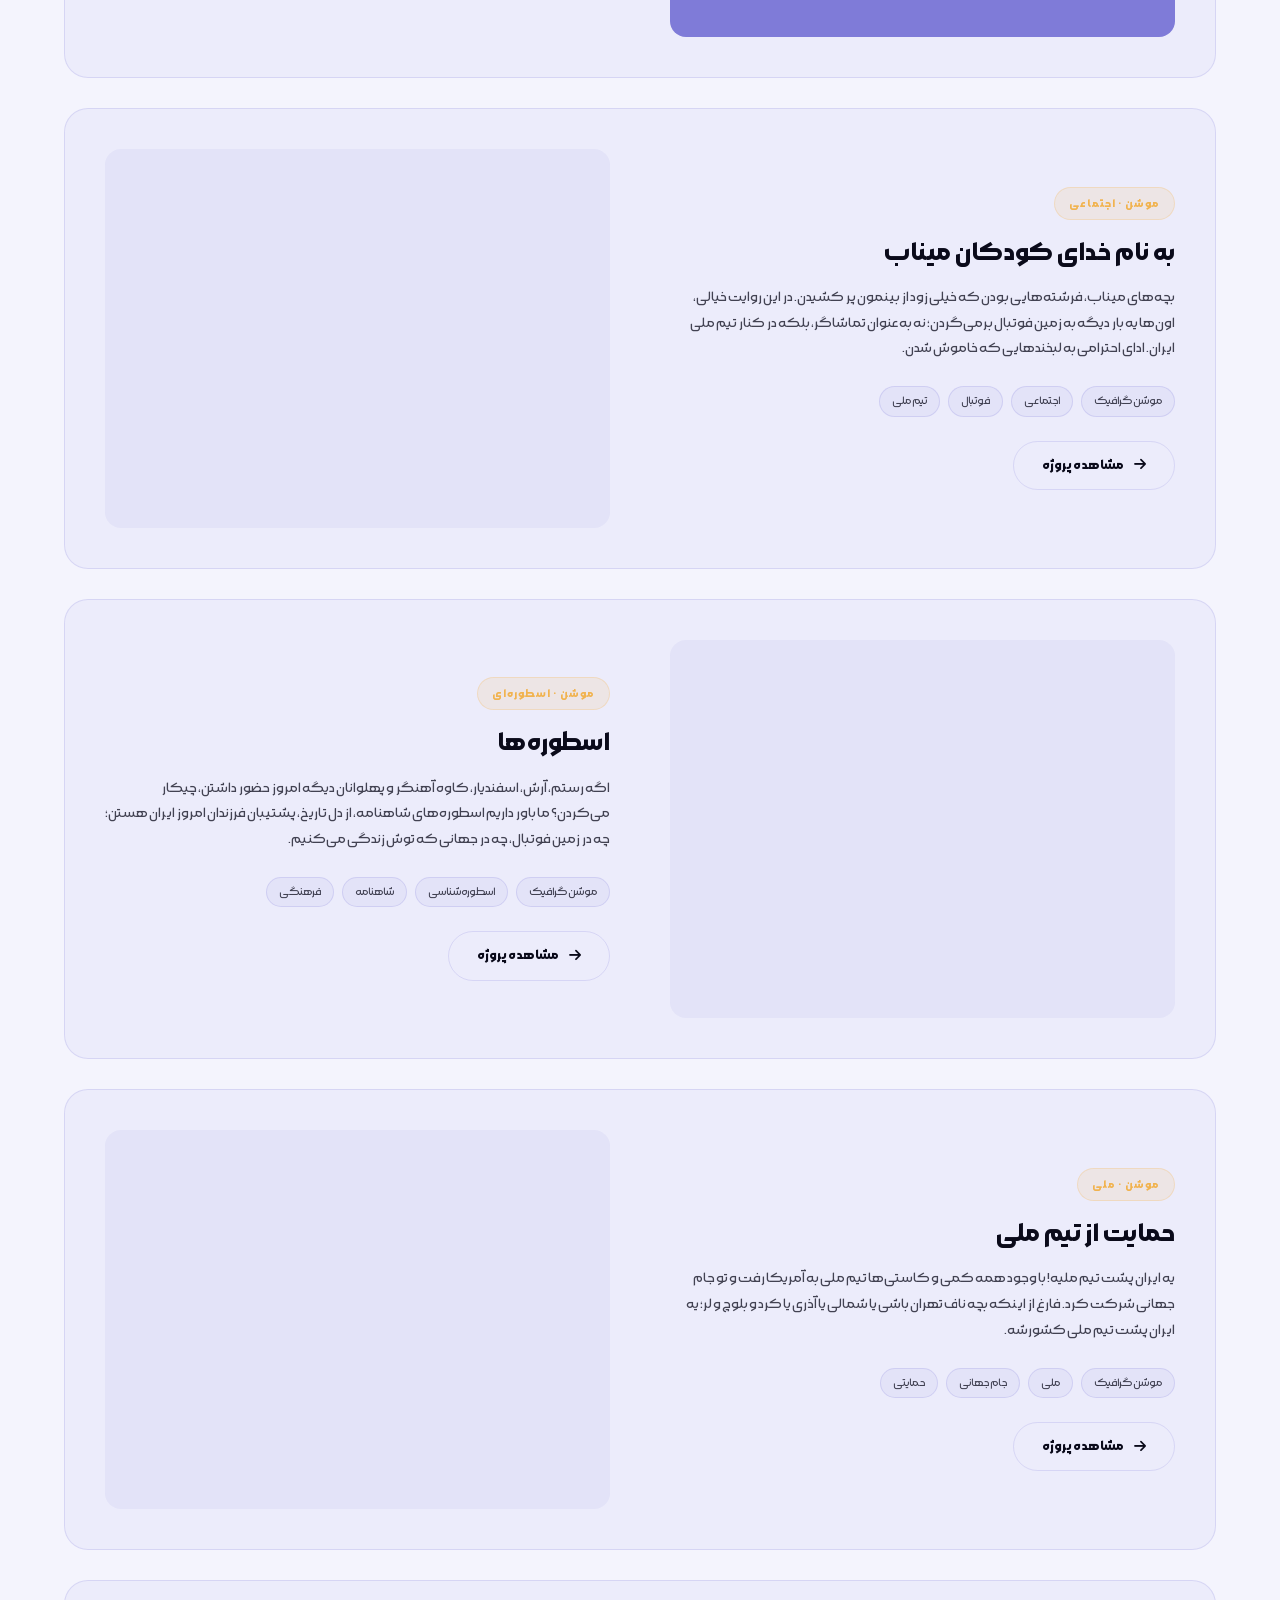
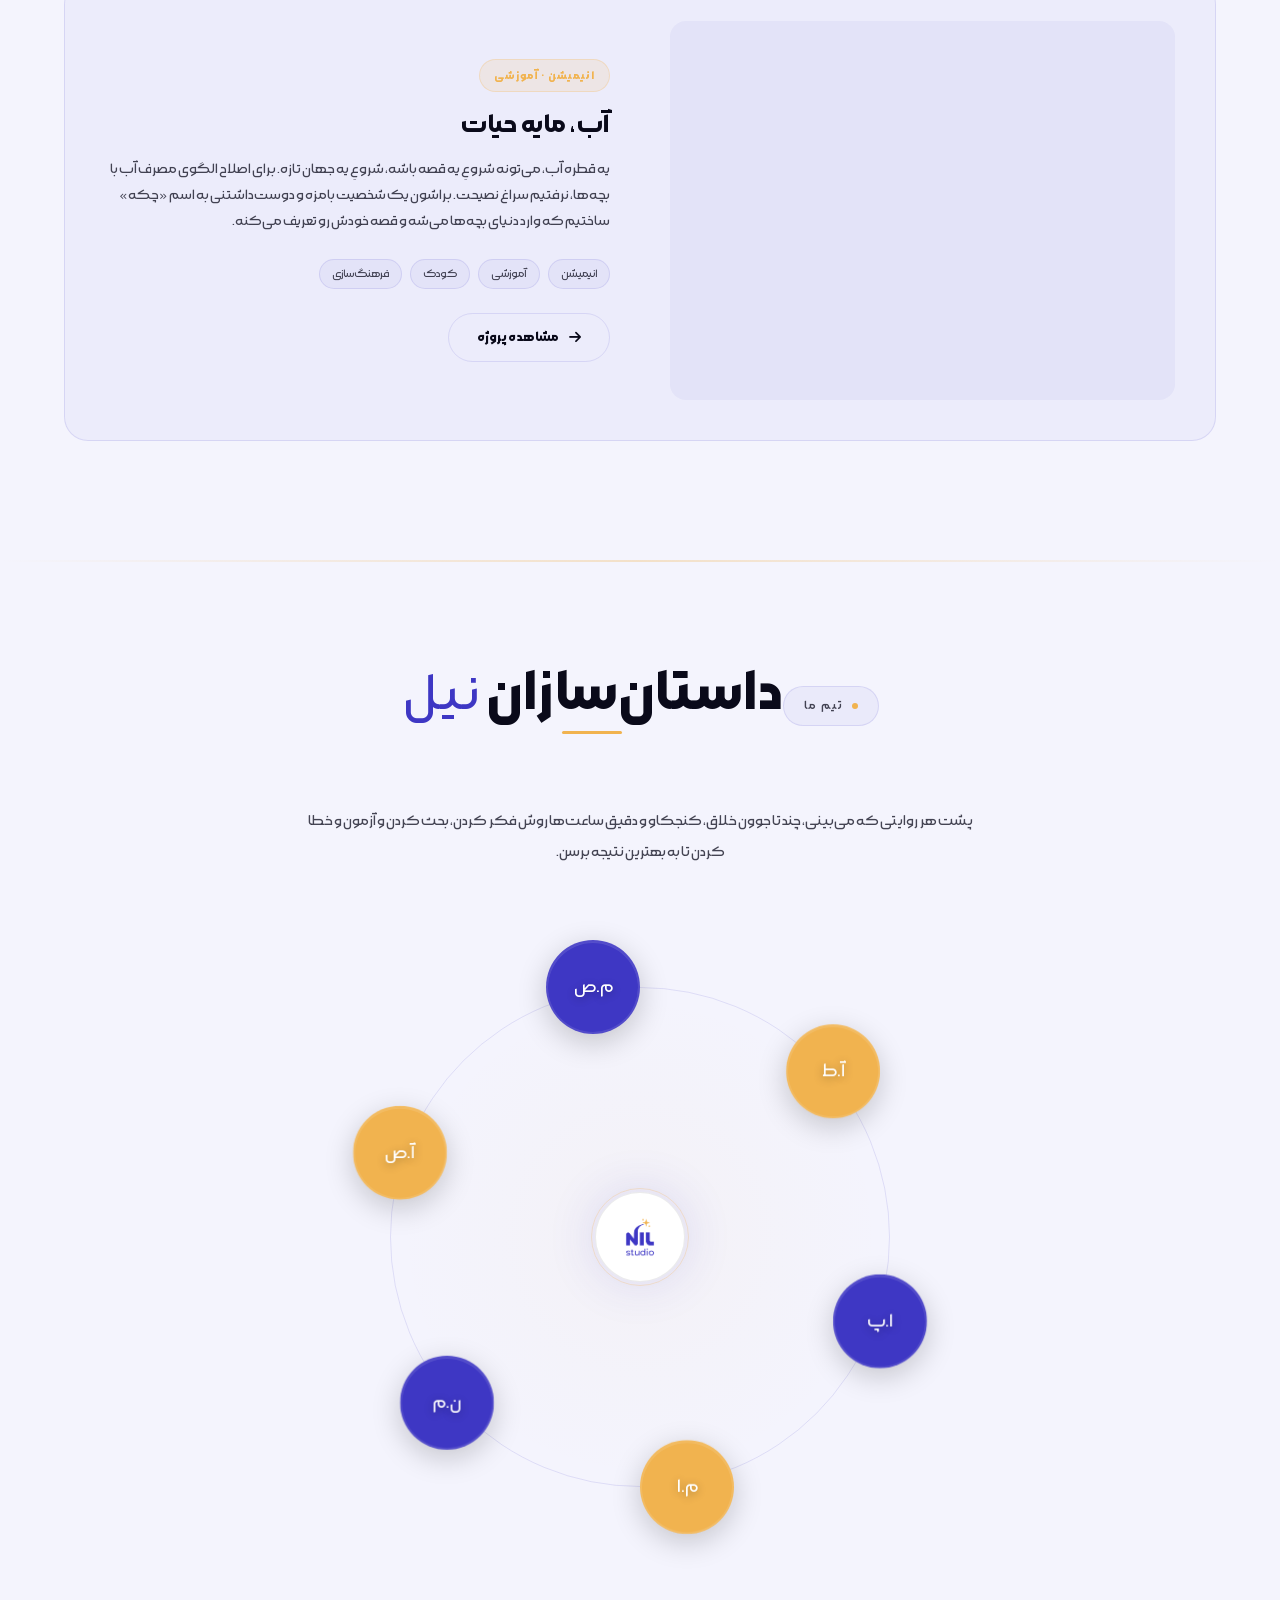
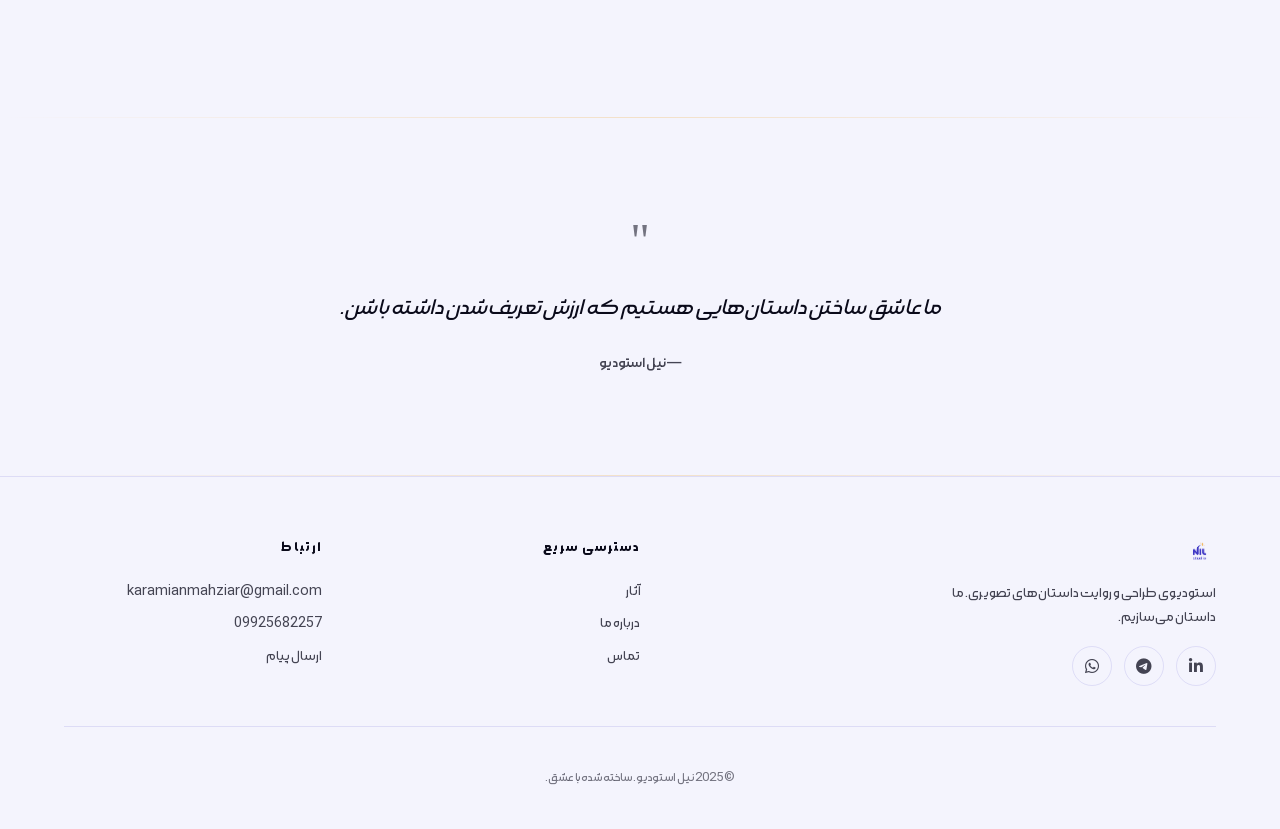
==== commit 1e05a1b9: "remove stats section, enlarge orbit center logo to 80%" ====
--- a/index.html
+++ b/index.html
@@ -182,28 +182,7 @@
     </div>
   </section>
 
-  <section class="stats-section">
-    <div class="container">
-      <div class="stats-grid">
-        <div class="stat-item reveal-scale">
-          <div class="stat-number" data-target="30" data-suffix="+">0</div>
-          <div class="stat-label">هنرمند همکار</div>
-        </div>
-        <div class="stat-item reveal-scale">
-          <div class="stat-number" data-target="2" data-suffix="+">0</div>
-          <div class="stat-label">سال فعالیت</div>
-        </div>
-        <div class="stat-item reveal-scale">
-          <div class="stat-number" data-target="5" data-suffix="+">0</div>
-          <div class="stat-label">پروژه منتشر شده</div>
-        </div>
-        <div class="stat-item reveal-scale">
-          <div class="stat-number" data-target="100" data-suffix="%">0</div>
-          <div class="stat-label">عشق به روایت</div>
-        </div>
-      </div>
-    </div>
-  </section>
+
 
   <section class="team-section" id="team">
     <div class="container">
--- a/style.css
+++ b/style.css
@@ -2274,8 +2274,8 @@
   border: 1px solid rgba(241,179,79,0.15);
 }
 .orbit-center-inner img {
-  width: 60%;
-  height: 60%;
+  width: 80%;
+  height: 80%;
   object-fit: contain;
 }
 .orbit-center-inner::after {
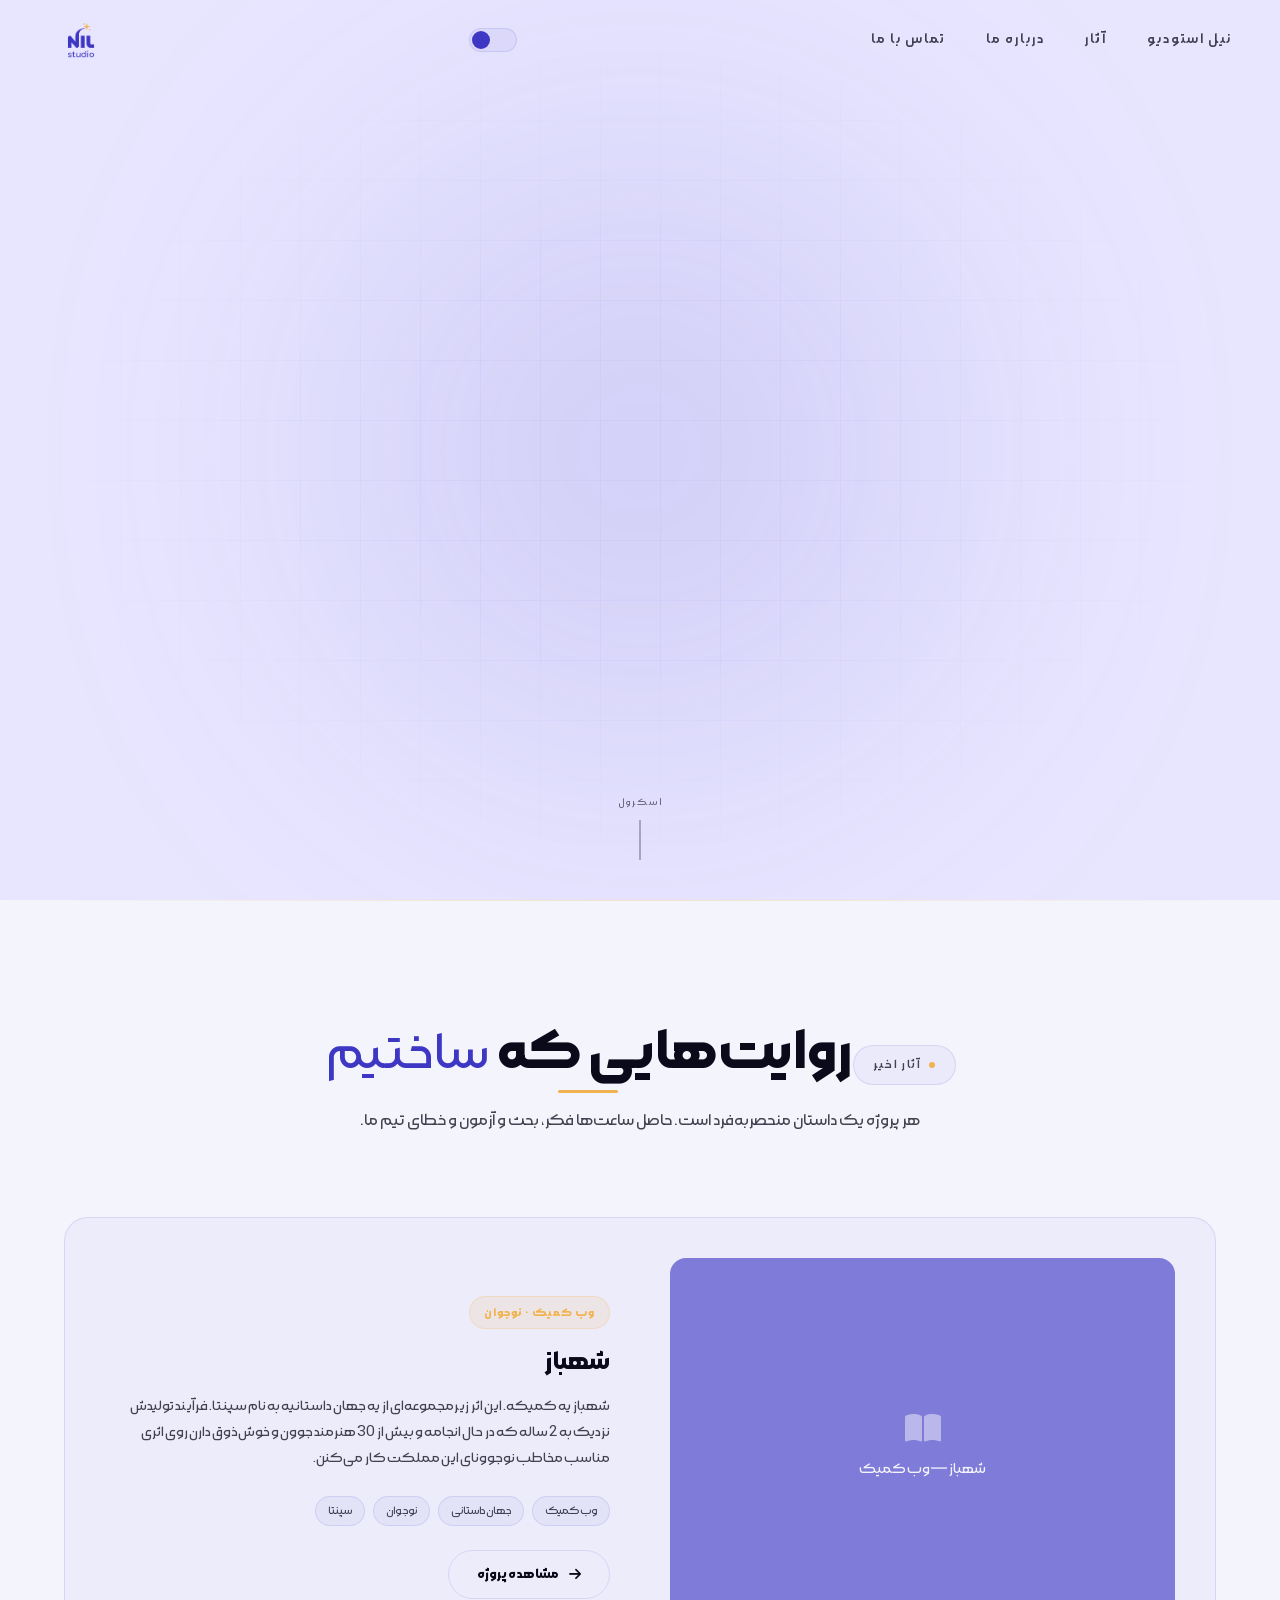
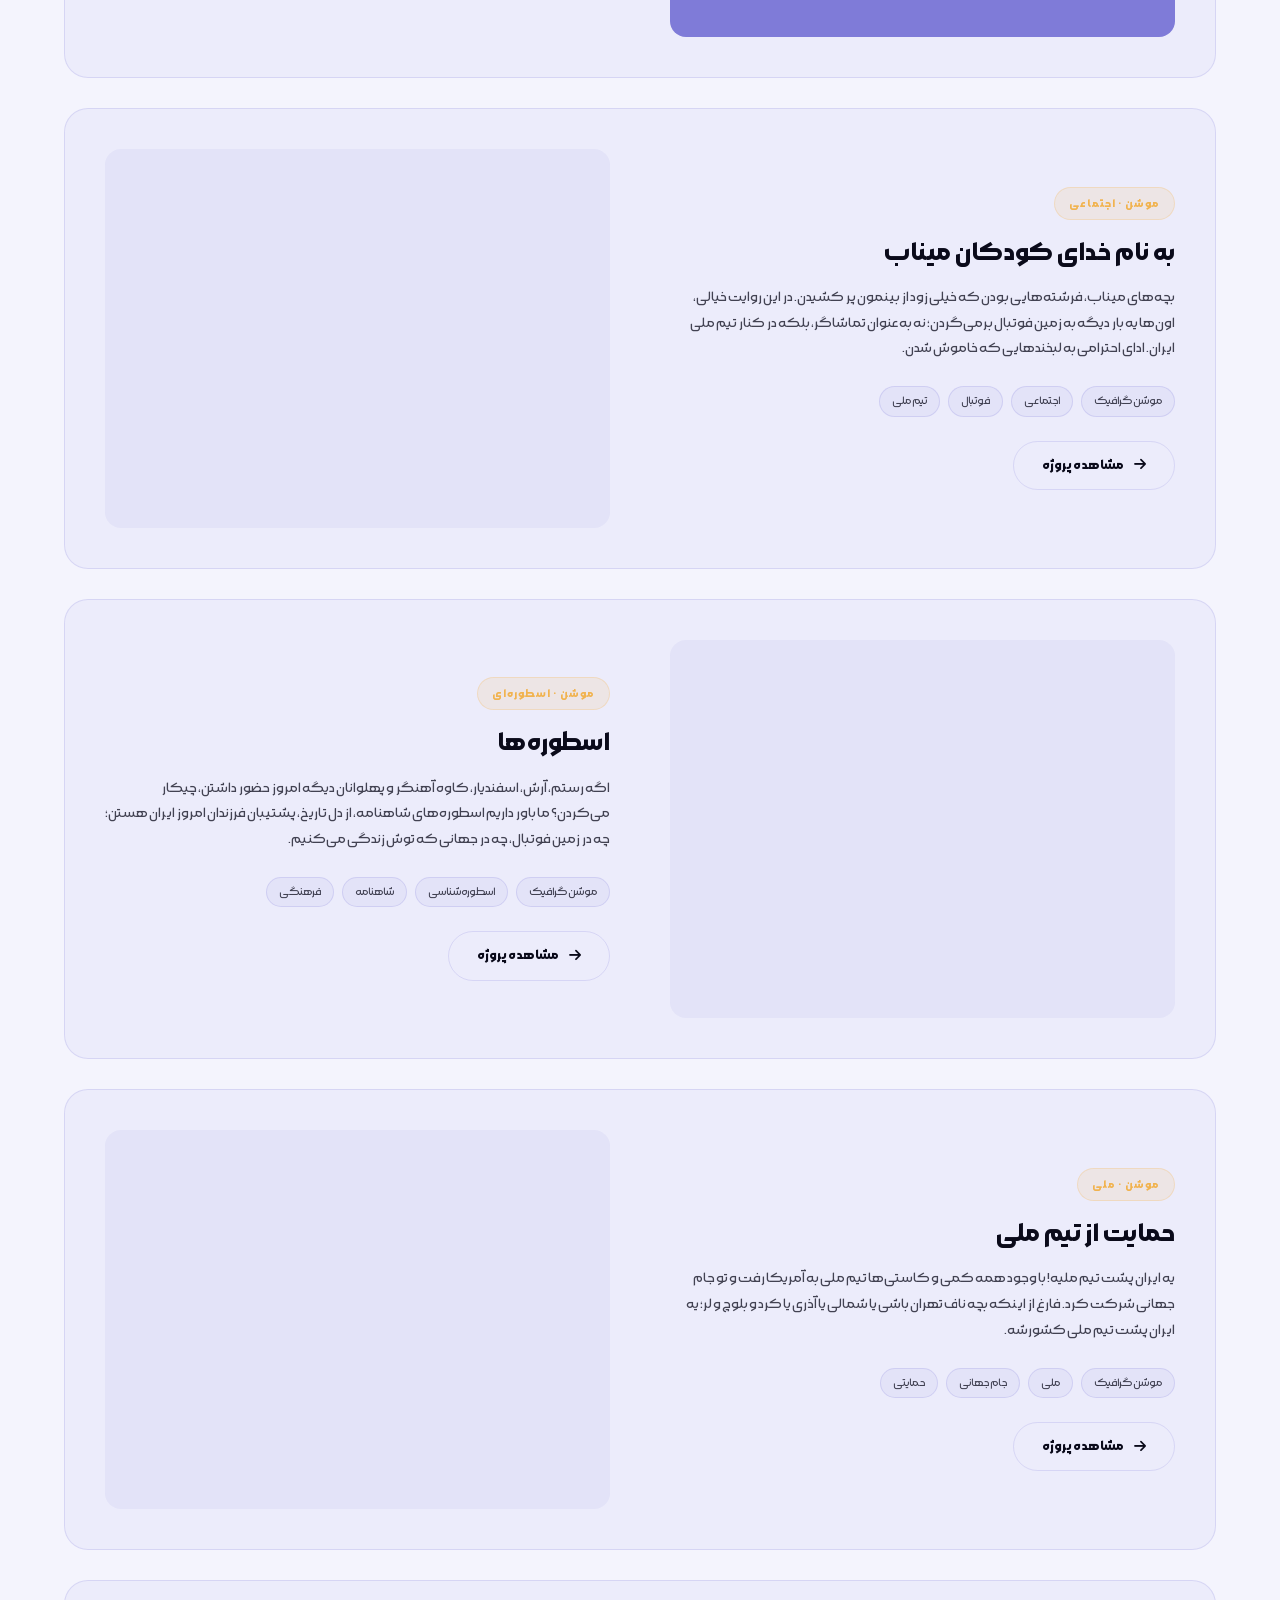
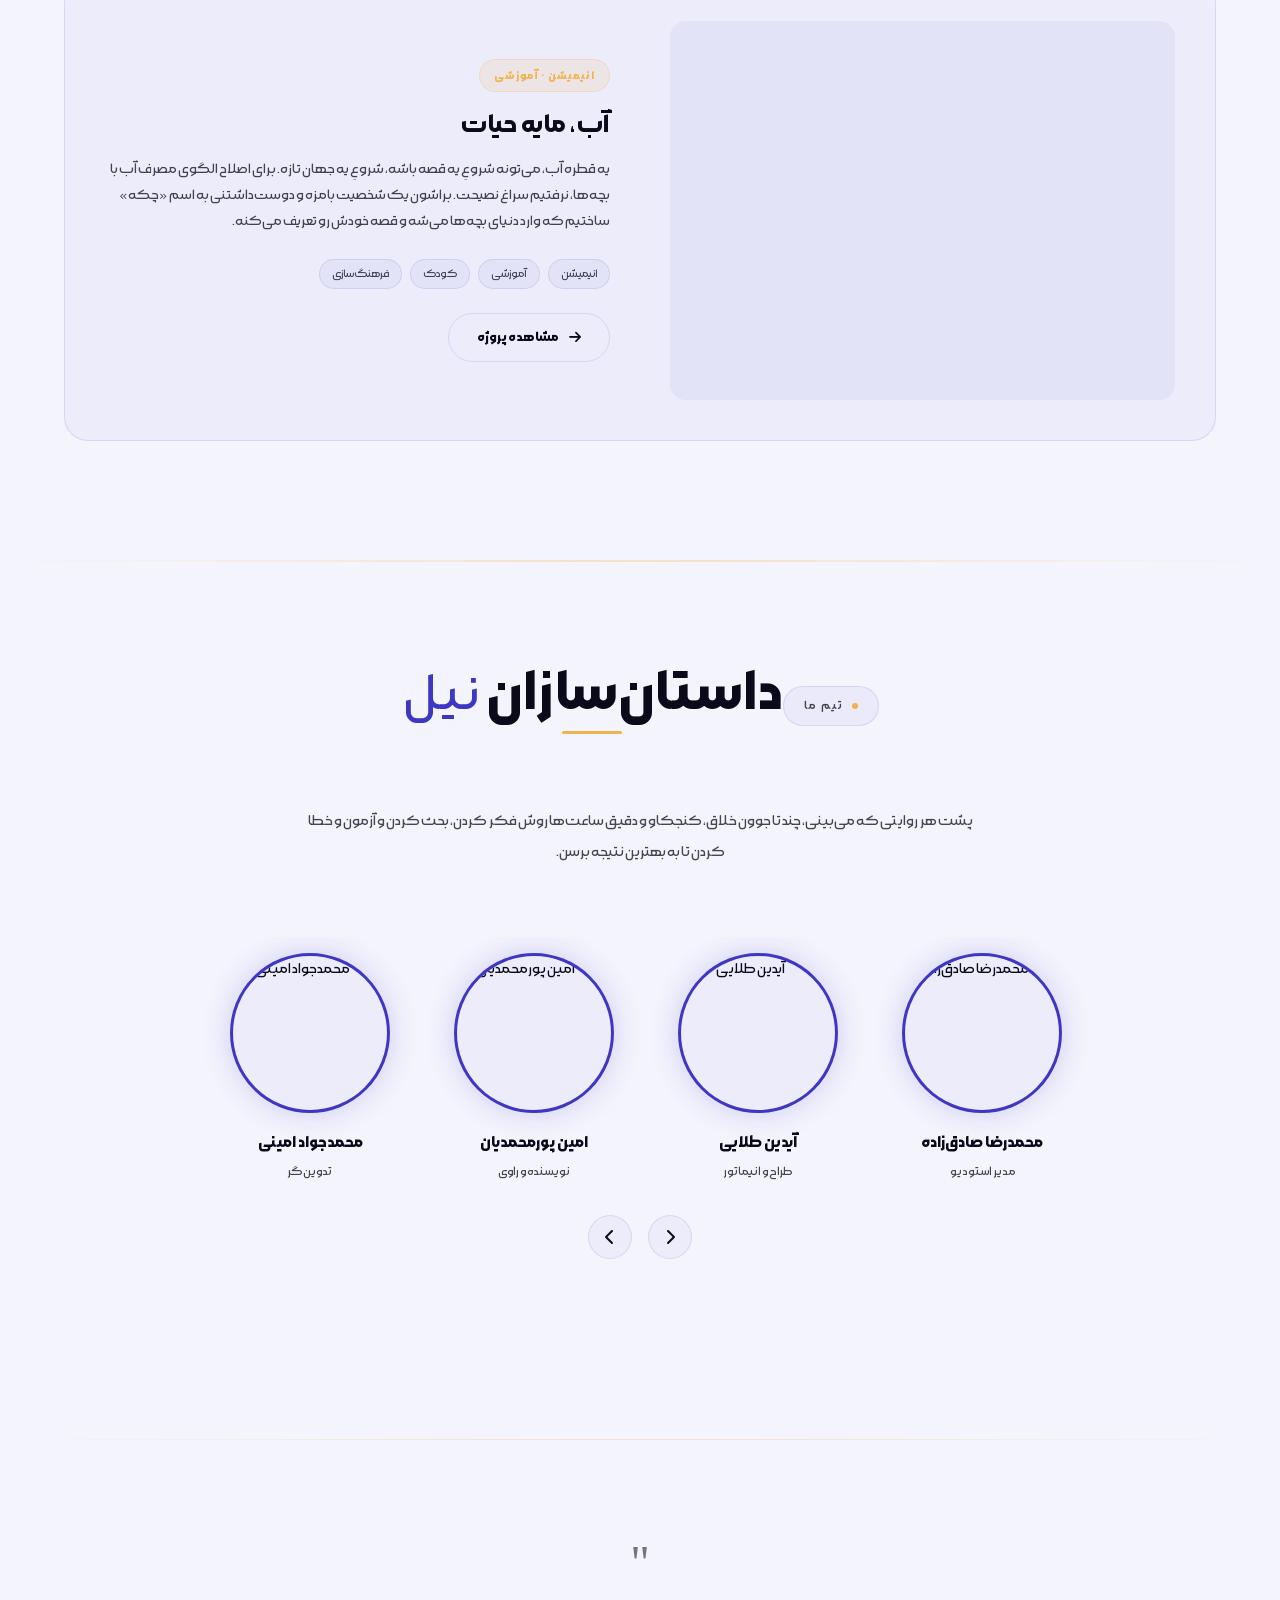
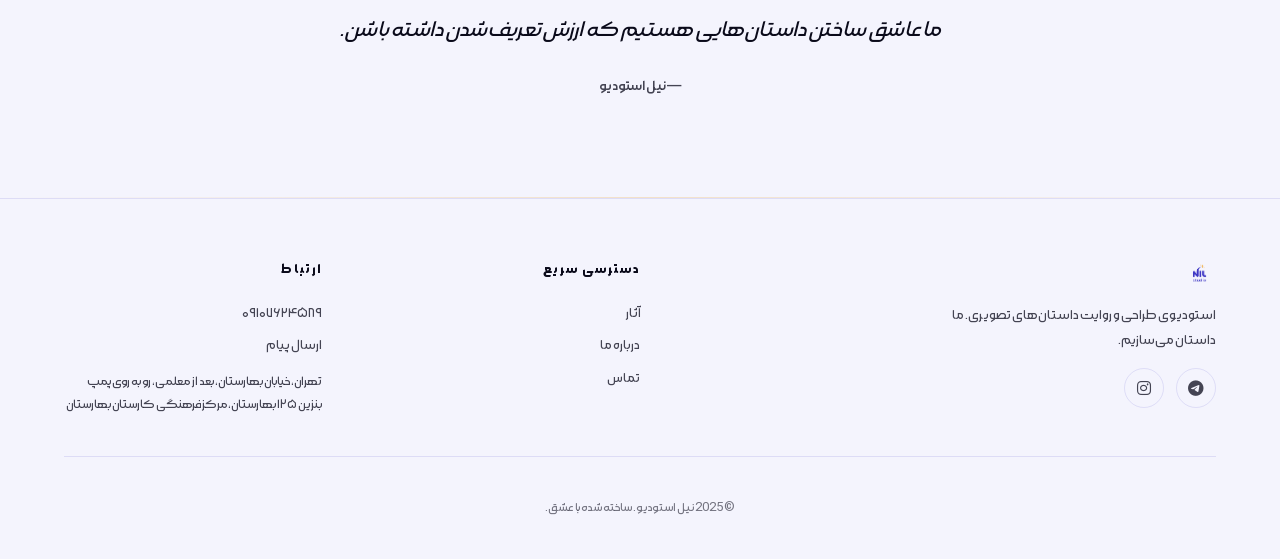
==== commit 7e8678f6: "team slider + footer socials + address + domain prep" ====
--- a/index.html
+++ b/index.html
@@ -195,52 +195,42 @@
         پشت هر روایتی که می‌بینی، چند تا جوون خلاق، کنجکاو و دقیق ساعت‌ها روش فکر کردن، بحث کردن و آزمون و خطا کردن تا به بهترین نتیجه برسن.
       </p>
 
-      <div class="team-orbit">
-        <!-- Orbit ring -->
-        <div class="orbit-ring-glow"></div>
-        <div class="orbit-ring"></div>
-
-        <!-- Center -->
-        <div class="orbit-center">
-          <div class="orbit-center-inner">
-            <img src="logo.png" alt="نیل استودیو">
-          </div>
-        </div>
-
-        <div class="orbit-member" style="--i:0" data-name="محمدرضا صادق‌زاده" data-role="مدیر استودیو">
-          <div class="orbit-avatar" style="background: #3e37c4;">
-            <span>م.ص</span>
-          </div>
-        </div>
-
-        <div class="orbit-member" style="--i:1" data-name="آیدین طلایی" data-role="طراح و انیماتور">
-          <div class="orbit-avatar" style="background: #f1b34f;">
-            <span>آ.ط</span>
-          </div>
-        </div>
-
-        <div class="orbit-member" style="--i:2" data-name="امین پورمحمدیان" data-role="نویسنده و راوی">
-          <div class="orbit-avatar" style="background: #3e37c4;">
-            <span>ا.پ</span>
-          </div>
-        </div>
-
-        <div class="orbit-member" style="--i:3" data-name="محمدجواد امینی" data-role="تدوین‌گر">
-          <div class="orbit-avatar" style="background: #f1b34f;">
-            <span>م.ا</span>
-          </div>
-        </div>
-
-        <div class="orbit-member" style="--i:4" data-name="نیلوفر محسنی" data-role="طراح گرافیک">
-          <div class="orbit-avatar" style="background: #3e37c4;">
-            <span>ن.م</span>
-          </div>
-        </div>
-
-        <div class="orbit-member" style="--i:5" data-name="آرمین صانعی" data-role="توسعه‌دهنده">
-          <div class="orbit-avatar" style="background: #f1b34f;">
-            <span>آ.ص</span>
-          </div>
+      <div class="team-slider">
+        <div class="team-slider-track">
+          <div class="team-slide">
+            <div class="team-slide-img"><img src="team/صادق زاده.jpg" alt="محمدرضا صادق‌زاده"></div>
+            <div class="team-slide-name">محمدرضا صادق‌زاده</div>
+            <div class="team-slide-role">مدیر استودیو</div>
+          </div>
+          <div class="team-slide">
+            <div class="team-slide-img"><img src="team/آیدین طلایی.JPG" alt="آیدین طلایی"></div>
+            <div class="team-slide-name">آیدین طلایی</div>
+            <div class="team-slide-role">طراح و انیماتور</div>
+          </div>
+          <div class="team-slide">
+            <div class="team-slide-img"><img src="team/پور محمدیان.jpg" alt="امین پورمحمدیان"></div>
+            <div class="team-slide-name">امین پورمحمدیان</div>
+            <div class="team-slide-role">نویسنده و راوی</div>
+          </div>
+          <div class="team-slide">
+            <div class="team-slide-img"><img src="team/امینی.png" alt="محمدجواد امینی"></div>
+            <div class="team-slide-name">محمدجواد امینی</div>
+            <div class="team-slide-role">تدوین‌گر</div>
+          </div>
+          <div class="team-slide">
+            <div class="team-slide-img"><img src="team/نیلا محسنی.PNG" alt="نیلوفر محسنی"></div>
+            <div class="team-slide-name">نیلوفر محسنی</div>
+            <div class="team-slide-role">طراح گرافیک</div>
+          </div>
+          <div class="team-slide">
+            <div class="team-slide-img"><img src="team/آرمین صانعی.jpg" alt="آرمین صانعی"></div>
+            <div class="team-slide-name">آرمین صانعی</div>
+            <div class="team-slide-role">توسعه‌دهنده</div>
+          </div>
+        </div>
+        <div class="team-slider-arrows">
+          <button class="team-slider-btn prev" aria-label="قبلی"><i class="fas fa-chevron-right"></i></button>
+          <button class="team-slider-btn next" aria-label="بعدی"><i class="fas fa-chevron-left"></i></button>
         </div>
       </div>
     </div>
@@ -265,9 +255,8 @@
           <img src="logo.png" alt="نیل استودیو" style="height: 28px; width: auto; margin-bottom: 16px;">
           <p>استودیوی طراحی و روایت داستان‌های تصویری. ما داستان می‌سازیم.</p>
           <div class="footer-social">
-            <a href="https://linkedin.com/in/mahziar-karamian-b6a629224/" target="_blank" aria-label="LinkedIn"><i class="fab fa-linkedin-in"></i></a>
-            <a href="https://t.me/@M_ahzia_R" target="_blank" aria-label="Telegram"><i class="fab fa-telegram-plane"></i></a>
-            <a href="https://wa.me/989925682257" target="_blank" aria-label="WhatsApp"><i class="fab fa-whatsapp"></i></a>
+            <a href="https://t.me/nilstudiooo" target="_blank" aria-label="Telegram"><i class="fab fa-telegram-plane"></i></a>
+            <a href="https://www.instagram.com/nilstudioo" target="_blank" aria-label="Instagram"><i class="fab fa-instagram"></i></a>
           </div>
         </div>
         <div class="footer-links">
@@ -278,9 +267,11 @@
         </div>
         <div class="footer-links">
           <h4>ارتباط</h4>
-          <a href="mailto:karamianmahziar@gmail.com">karamianmahziar@gmail.com</a>
-          <a href="tel:09925682257">09925682257</a>
+          <a href="tel:+989107624589">۰۹۱۰۷۶۲۴۵۸۹</a>
           <a href="contact.html">ارسال پیام</a>
+          <p style="color: var(--text-secondary); font-size: 0.85rem; line-height: 1.7; margin-top: 8px;">
+            تهران، خیابان بهارستان، بعد از معلمی، رو به روی پمپ بنزین ۱۲۵ بهارستان، مرکز فرهنگی کارستان بهارستان
+          </p>
         </div>
       </div>
       <div class="footer-bottom">
--- a/style.css
+++ b/style.css
@@ -2225,304 +2225,94 @@
   font-size: 1rem;
 }
 
-/* === Orbit Container === */
-.team-orbit {
-  position: relative;
-  width: 100%;
-  max-width: 640px;
+/* === Team Horizontal Slider === */
+.team-slider {
+  position: relative;
+  max-width: 900px;
   margin: 0 auto;
-  aspect-ratio: 1;
-}
-
-/* === Main Orbit Ring === */
-.orbit-ring {
-  position: absolute;
-  inset: 70px;
+  padding: 20px 0;
+}
+.team-slider-track {
+  display: flex;
+  gap: 24px;
+  overflow-x: auto;
+  scroll-snap-type: x mandatory;
+  -webkit-overflow-scrolling: touch;
+  padding: 16px 8px 24px;
+  scrollbar-width: thin;
+  scrollbar-color: var(--primary) transparent;
+}
+.team-slider-track::-webkit-scrollbar { height: 4px; }
+.team-slider-track::-webkit-scrollbar-track { background: transparent; }
+.team-slider-track::-webkit-scrollbar-thumb { background: var(--primary); border-radius: 2px; }
+.team-slide {
+  flex: 0 0 200px;
+  scroll-snap-align: center;
+  text-align: center;
+}
+.team-slide-img {
+  width: 160px;
+  height: 160px;
   border-radius: 50%;
-  pointer-events: none;
-  border: 1.5px solid var(--border);
-}
-
-.orbit-ring-glow {
-  position: absolute;
-  inset: 55px;
-  border-radius: 50%;
-  background: radial-gradient(circle at center, rgba(241,179,79,0.04) 0%, transparent 65%);
-  pointer-events: none;
-}
-
-/* === Center === */
-.orbit-center {
-  position: absolute;
-  top: 50%;
-  left: 50%;
-  width: 90px;
-  height: 90px;
-  margin: -45px 0 0 -45px;
-  z-index: 3;
-}
-.orbit-center-inner {
+  overflow: hidden;
+  margin: 0 auto 16px;
+  border: 3px solid var(--primary);
+  box-shadow: 0 0 30px rgba(62,55,196,0.2);
+  background: var(--bg-card);
+}
+.team-slide-img img {
   width: 100%;
   height: 100%;
-  border-radius: 50%;
-  background: #fff;
-  display: flex;
-  align-items: center;
-  justify-content: center;
-  position: relative;
-  box-shadow: 0 0 50px rgba(62,55,196,0.35), inset 0 1px 0 rgba(255,255,255,0.15);
-  border: 1px solid rgba(241,179,79,0.15);
-}
-.orbit-center-inner img {
-  width: 80%;
-  height: 80%;
-  object-fit: contain;
-}
-.orbit-center-inner::after {
-  content: '';
-  position: absolute;
-  inset: -5px;
-  border-radius: 50%;
-  border: 1px solid rgba(241,179,79,0.25);
-  animation: pulse-ring 3s ease-in-out infinite;
-}
-@keyframes pulse-ring {
-  0%, 100% { transform: scale(1); opacity: 1; }
-  50% { transform: scale(1.06); opacity: 0.4; }
-}
-.light .orbit-center-inner {
-  box-shadow: 0 0 50px rgba(62,55,196,0.15), inset 0 1px 0 rgba(255,255,255,0.2);
-  border: 1px solid rgba(0,0,0,0.08);
-}
-
-/* === Orbit Members — positioned ON the ring === */
-.orbit-member {
-  position: absolute;
-  top: 50%;
-  left: 50%;
-  width: 0;
-  height: 0;
-  z-index: 2;
-  transform: rotate(calc(var(--i) * 60deg));
-  opacity: 0;
-  animation: orbit-enter 0.7s cubic-bezier(0.34, 1.56, 0.64, 1) forwards;
-  animation-delay: calc(0.5s + var(--i) * 0.1s);
-}
-
-@keyframes orbit-enter {
-  0% { opacity: 0; }
-  100% { opacity: 1; }
-}
-
-.orbit-avatar {
-  position: absolute;
-  width: 94px;
-  height: 94px;
-  margin: -47px 0 0 -47px;
-  border-radius: 50%;
-  display: flex;
-  align-items: center;
-  justify-content: center;
-  font-size: 1.25rem;
-  font-weight: 700;
-  color: #fff;
-  cursor: pointer;
-  border: 2.5px solid rgba(255,255,255,0.1);
-  box-shadow: 0 8px 30px rgba(0,0,0,0.2), inset 0 1px 0 rgba(255,255,255,0.12);
-  transform: translateY(-250px) rotate(calc(var(--i) * -60deg));
-  transition: transform 0.5s cubic-bezier(0.34, 1.56, 0.64, 1),
-              box-shadow 0.5s ease,
-              border-color 0.4s ease,
-              width 0.5s cubic-bezier(0.34, 1.56, 0.64, 1),
-              height 0.5s cubic-bezier(0.34, 1.56, 0.64, 1),
-              margin 0.5s cubic-bezier(0.34, 1.56, 0.64, 1);
-  will-change: transform;
-  text-shadow: 0 2px 8px rgba(0,0,0,0.3);
-}
-
-.orbit-avatar::after {
-  content: '';
-  position: absolute;
-  inset: -4px;
-  border-radius: 50%;
-  border: 2px solid transparent;
-  transition: all 0.5s ease;
-  pointer-events: none;
-}
-
-.orbit-member:hover .orbit-avatar {
-  width: 110px;
-  height: 110px;
-  margin: -55px 0 0 -55px;
-  transform: translateY(-250px) rotate(calc(var(--i) * -60deg));
-  border-color: var(--secondary);
-  box-shadow: 0 0 0 6px rgba(241,179,79,0.15),
-              0 0 60px rgba(241,179,79,0.12),
-              0 30px 80px -10px rgba(0,0,0,0.4);
-  z-index: 10;
-}
-
-.light .orbit-member:hover .orbit-avatar {
-  box-shadow: 0 0 0 6px rgba(241,179,79,0.2),
-              0 0 60px rgba(241,179,79,0.08),
-              0 30px 80px -10px rgba(62,55,196,0.15);
-}
-
-/* === Floating animation === */
-.orbit-avatar {
-  animation: orbit-float 5s ease-in-out infinite;
-  animation-delay: calc(var(--i) * -0.7s);
-}
-
-@keyframes orbit-float {
-  0%, 100% { transform: translateY(-250px) rotate(calc(var(--i) * -60deg)); }
-  50% { transform: translateY(-265px) rotate(calc(var(--i) * -60deg)); }
-}
-
-.orbit-member:hover .orbit-avatar {
-  animation-play-state: paused;
-}
-
-/* === Team Tooltip (floating, positioned by JS) === */
-.team-tooltip {
-  position: fixed;
-  z-index: 9999;
-  pointer-events: none;
-  opacity: 0;
-  transition: opacity 0.25s ease, transform 0.3s cubic-bezier(0.34, 1.56, 0.64, 1);
-  transform: translateY(6px);
-  text-align: center;
-}
-.team-tooltip.visible {
-  opacity: 1;
-  transform: translateY(0);
-}
-.team-tooltip-name {
-  font-size: 0.9rem;
+  object-fit: cover;
+}
+.team-slide-name {
+  font-size: 1rem;
   font-weight: 700;
   color: var(--text);
-  background: var(--glass);
-  backdrop-filter: blur(12px);
-  -webkit-backdrop-filter: blur(12px);
-  padding: 6px 18px;
-  border-radius: 50px;
+  margin-bottom: 4px;
+}
+.team-slide-role {
+  font-size: 0.85rem;
+  color: var(--text-secondary);
+}
+.team-slider-arrows {
+  display: flex;
+  justify-content: center;
+  gap: 16px;
+  margin-top: 8px;
+}
+.team-slider-btn {
+  width: 44px;
+  height: 44px;
+  border-radius: 50%;
   border: 1px solid var(--border);
-  display: inline-block;
-  white-space: nowrap;
-  box-shadow: 0 8px 30px rgba(0,0,0,0.15);
-}
-.light .team-tooltip-name {
-  box-shadow: 0 8px 30px rgba(62,55,196,0.08);
-}
-.team-tooltip-role {
-  font-size: 0.75rem;
-  color: var(--secondary);
-  font-weight: 500;
-  margin-top: 4px;
-  letter-spacing: 0.5px;
-}
-
-/* === Ring animation & hover scale === */
-.orbit-ring {
-  animation: ring-spin 50s linear infinite;
-  transition: border-color 0.5s ease, scale 0.5s ease;
-  scale: 1;
-}
-
-.team-orbit:hover .orbit-ring {
-  scale: 1.04;
-  border-color: rgba(241,179,79,0.25);
-}
-
-.orbit-ring-glow {
-  transition: scale 0.5s ease;
-  scale: 1;
-}
-
-.team-orbit:hover .orbit-ring-glow {
-  scale: 1.04;
-}
-
-@keyframes ring-spin {
-  to { transform: rotate(360deg); }
-}
-
-/* === Responsive === */
+  background: var(--bg-card);
+  color: var(--text);
+  font-size: 1rem;
+  cursor: pointer;
+  display: flex;
+  align-items: center;
+  justify-content: center;
+  transition: var(--transition);
+}
+.team-slider-btn:hover {
+  background: var(--primary);
+  color: #fff;
+  border-color: var(--primary);
+}
+
 @media (max-width: 768px) {
-  .team-section { padding: 80px 0 130px; }
-  .orbit-ring { inset: 50px; }
-  .orbit-ring-glow { inset: 38px; }
-
-  .orbit-avatar {
-    width: 72px;
-    height: 72px;
-    margin: -36px 0 0 -36px;
-    font-size: 1rem;
-    transform: translateY(-190px) rotate(calc(var(--i) * -60deg));
-  }
-  @keyframes orbit-float {
-    0%, 100% { transform: translateY(-190px) rotate(calc(var(--i) * -60deg)); }
-    50% { transform: translateY(-200px) rotate(calc(var(--i) * -60deg)); }
-  }
-  .orbit-member:hover .orbit-avatar {
-    width: 84px;
-    height: 84px;
-    margin: -42px 0 0 -42px;
-    transform: translateY(-190px) rotate(calc(var(--i) * -60deg));
-  }
-
-  .orbit-hover {
-    width: 150px;
-    left: -75px;
-    transform: translateY(-190px) rotate(calc(var(--i) * -60deg)) translateY(58px);
-  }
-  .orbit-hover-name { font-size: 0.8rem; }
-  .orbit-hover-role { font-size: 0.7rem; }
-  .orbit-member:hover .orbit-hover {
-    transform: translateY(-190px) rotate(calc(var(--i) * -60deg)) translateY(66px);
-  }
-
-  .orbit-center { width: 68px; height: 68px; margin: -34px 0 0 -34px; }
-  .orbit-center-inner img { width: 50%; height: 50%; }
-}
-
+  .team-slide { flex: 0 0 160px; }
+  .team-slide-img { width: 130px; height: 130px; }
+}
 @media (max-width: 480px) {
-  .team-section { padding: 60px 0 110px; }
-  .orbit-ring { inset: 36px; }
-  .orbit-ring-glow { inset: 26px; }
-
-  .orbit-avatar {
-    width: 58px;
-    height: 58px;
-    margin: -29px 0 0 -29px;
-    font-size: 0.85rem;
-    transform: translateY(-150px) rotate(calc(var(--i) * -60deg));
-  }
-  @keyframes orbit-float {
-    0%, 100% { transform: translateY(-150px) rotate(calc(var(--i) * -60deg)); }
-    50% { transform: translateY(-157px) rotate(calc(var(--i) * -60deg)); }
-  }
-  .orbit-member:hover .orbit-avatar {
-    width: 66px;
-    height: 66px;
-    margin: -33px 0 0 -33px;
-    transform: translateY(-150px) rotate(calc(var(--i) * -60deg));
-  }
-
-  .orbit-hover {
-    width: 120px;
-    left: -60px;
-    transform: translateY(-150px) rotate(calc(var(--i) * -60deg)) translateY(46px);
-  }
-  .orbit-hover-name { font-size: 0.7rem; }
-  .orbit-hover-role { font-size: 0.62rem; }
-  .orbit-member:hover .orbit-hover {
-    transform: translateY(-150px) rotate(calc(var(--i) * -60deg)) translateY(53px);
-  }
-
-  .orbit-center { width: 54px; height: 54px; margin: -27px 0 0 -27px; }
-  .orbit-center-inner img { width: 50%; height: 50%; }
-}
+  .team-slide { flex: 0 0 140px; }
+  .team-slide-img { width: 110px; height: 110px; }
+  .team-slide-name { font-size: 0.9rem; }
+  .team-slide-role { font-size: 0.8rem; }
+}
+
+
 
 /* ===== RESPONSIVE ===== */
 @media (max-width: 1024px) {
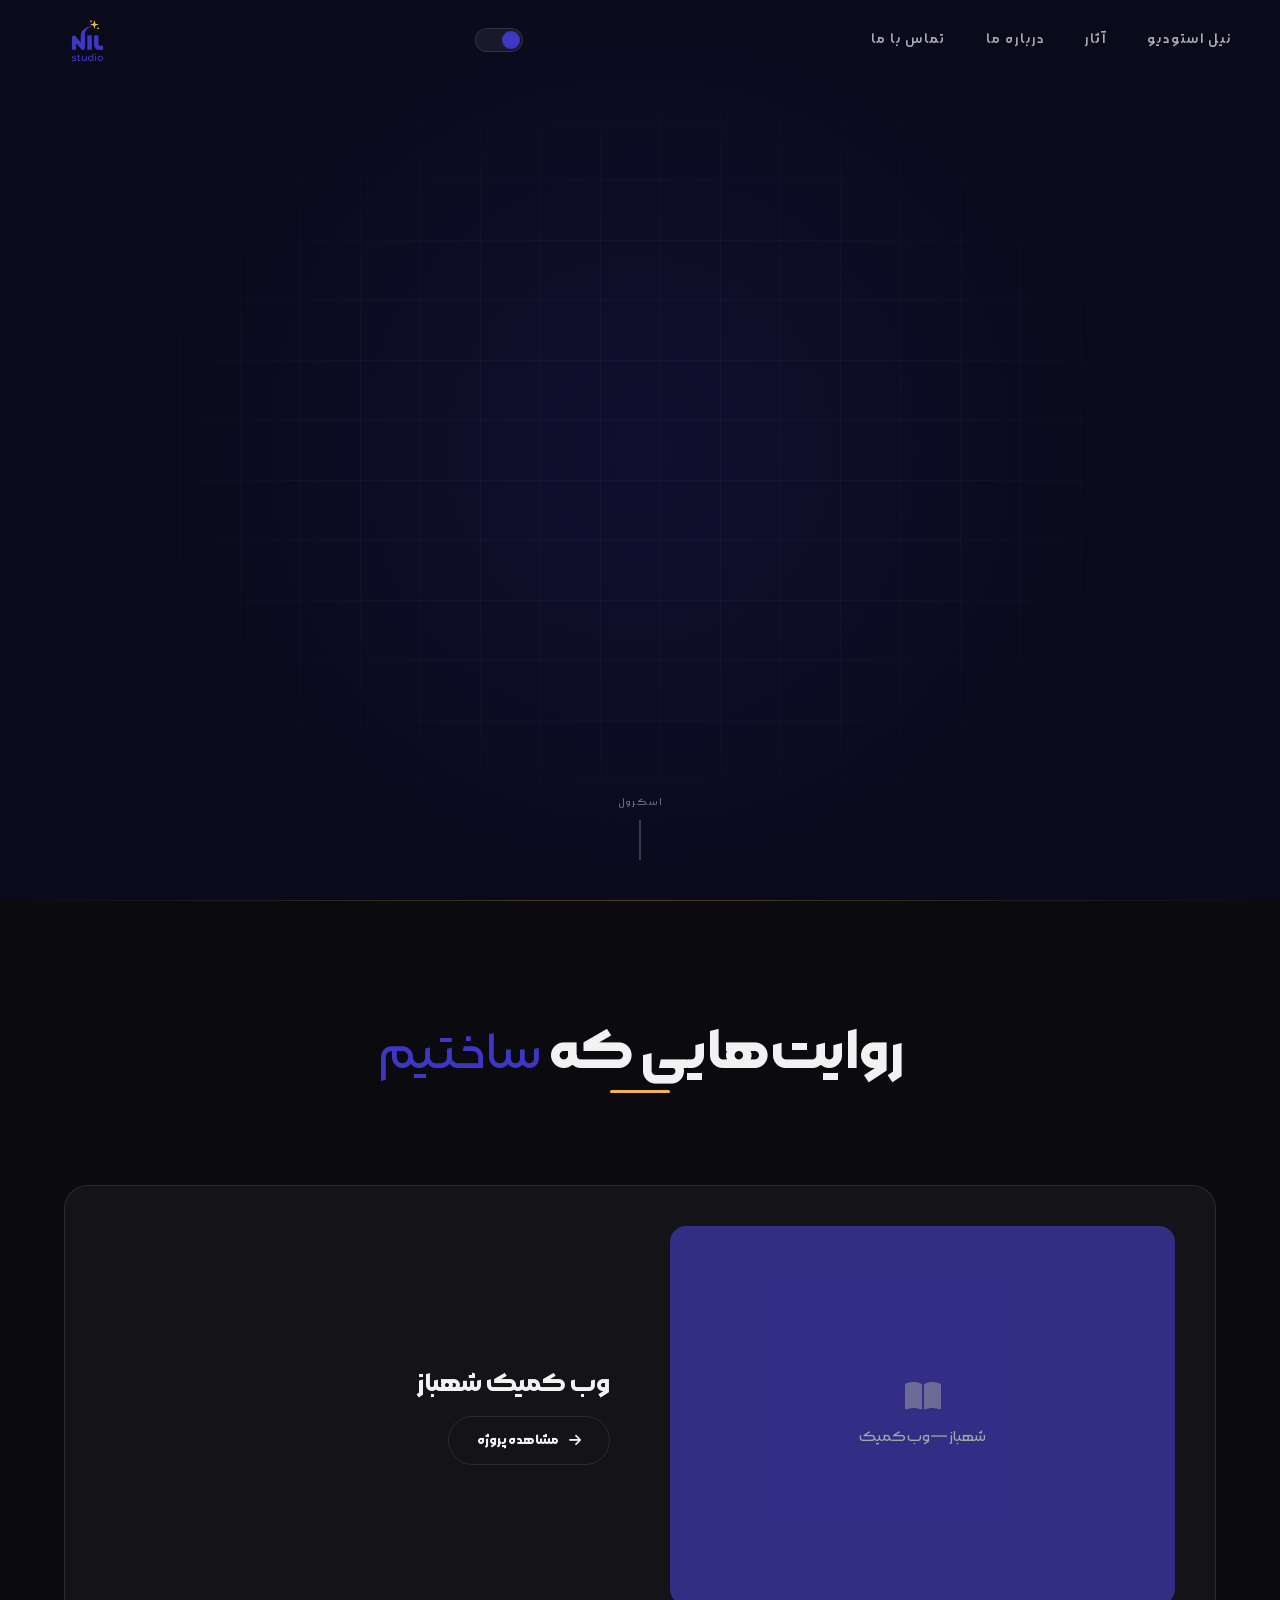
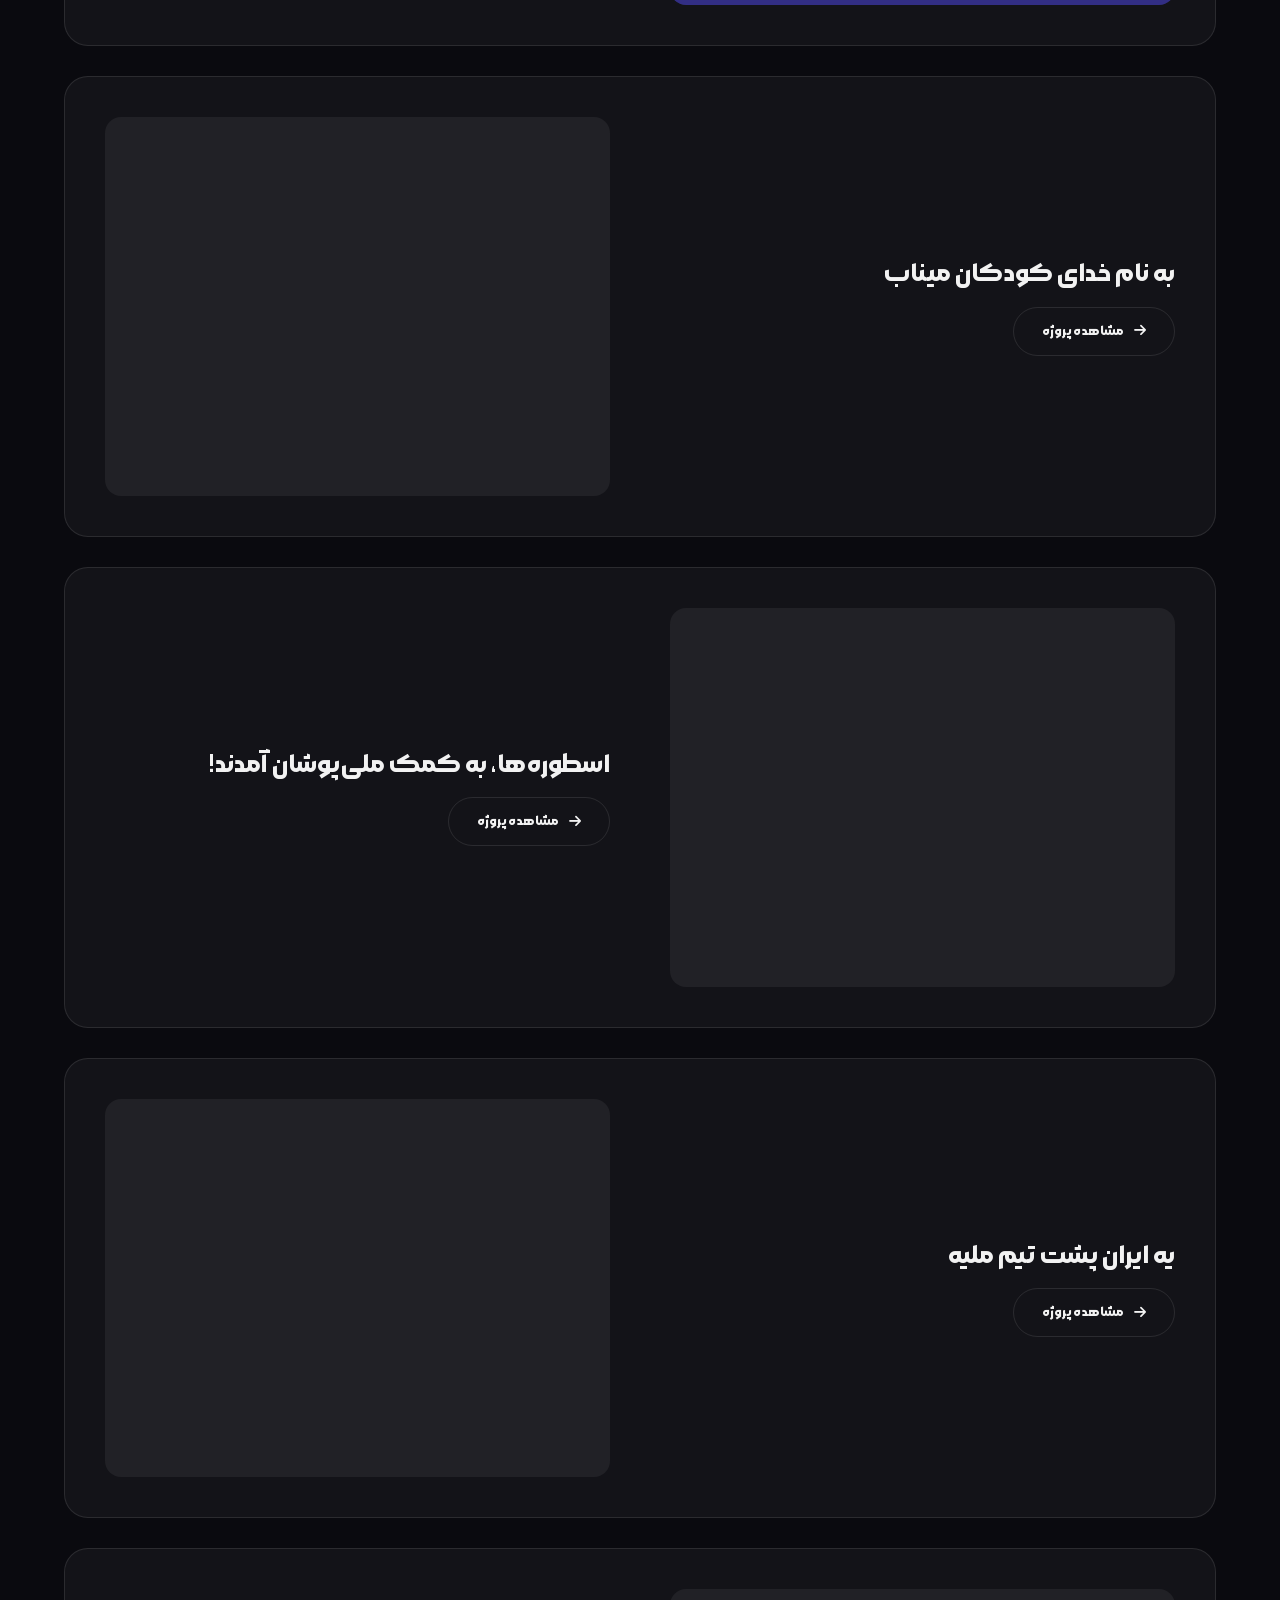
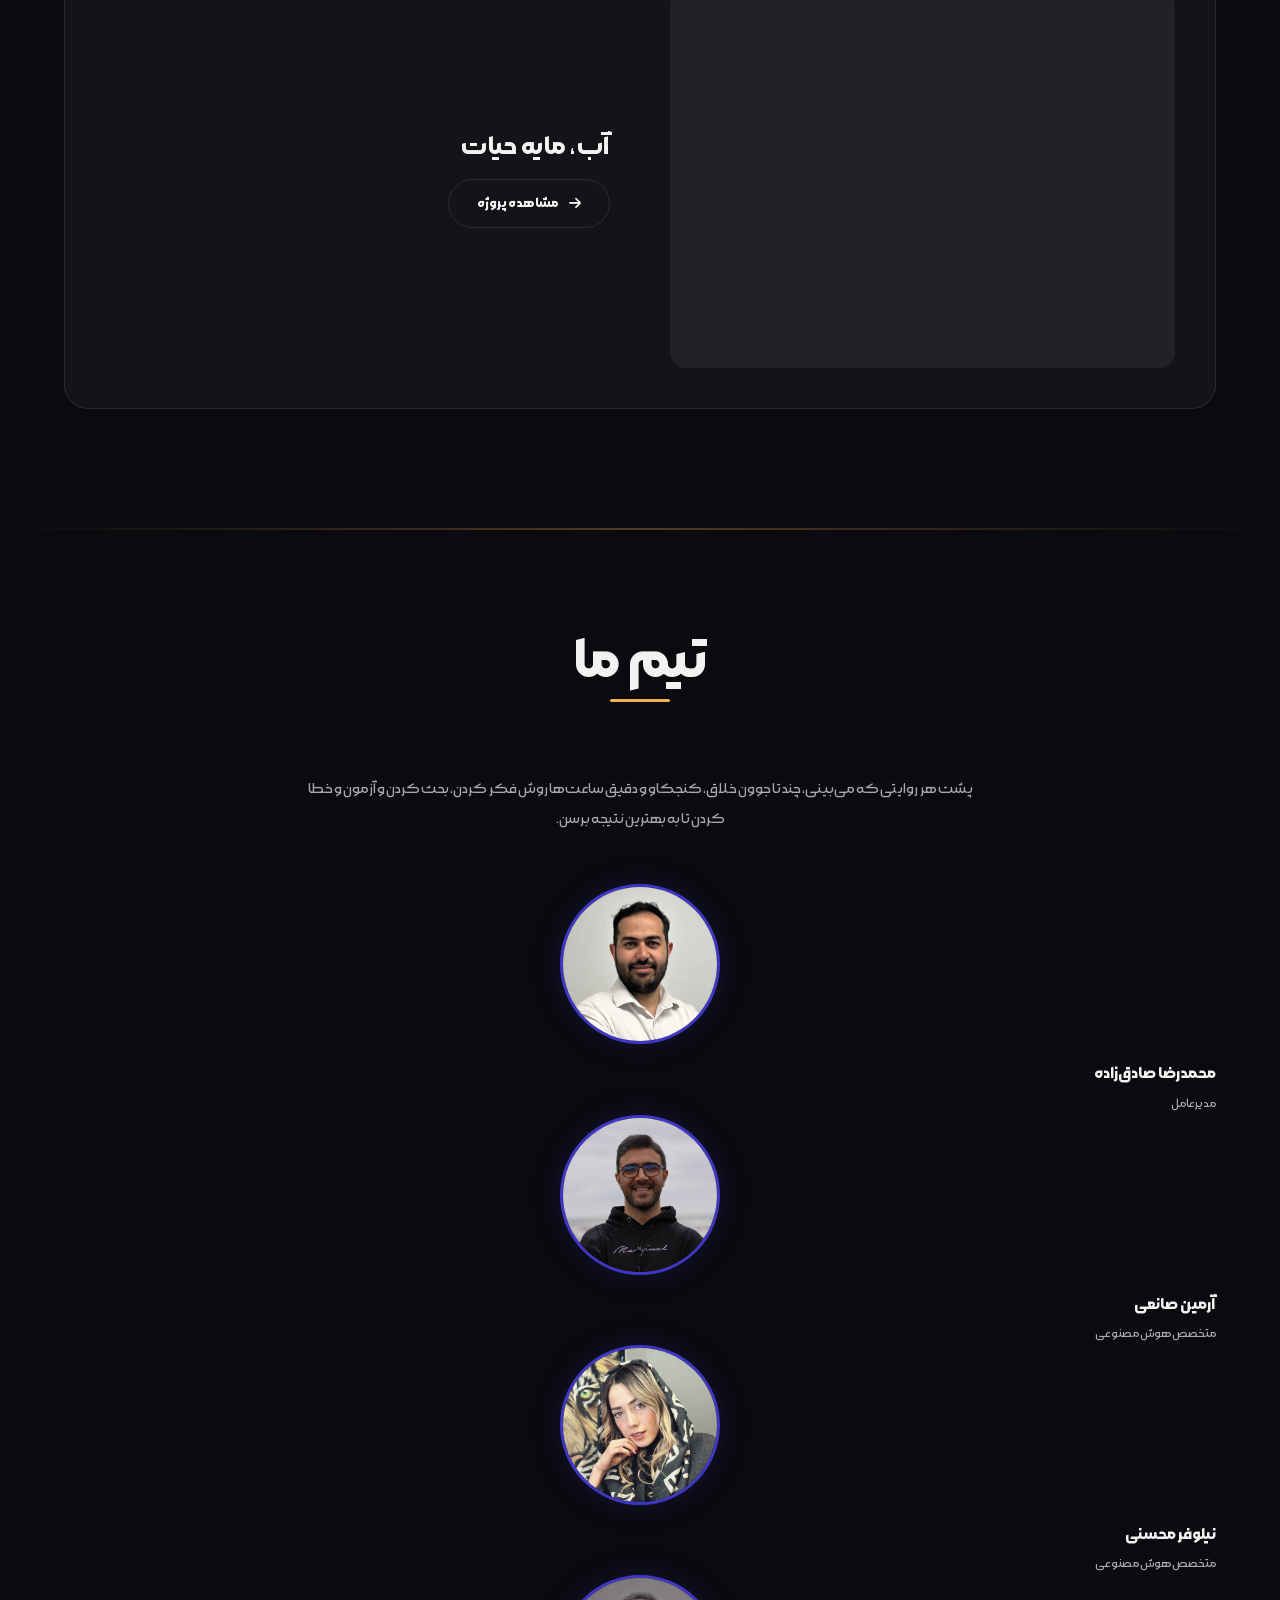
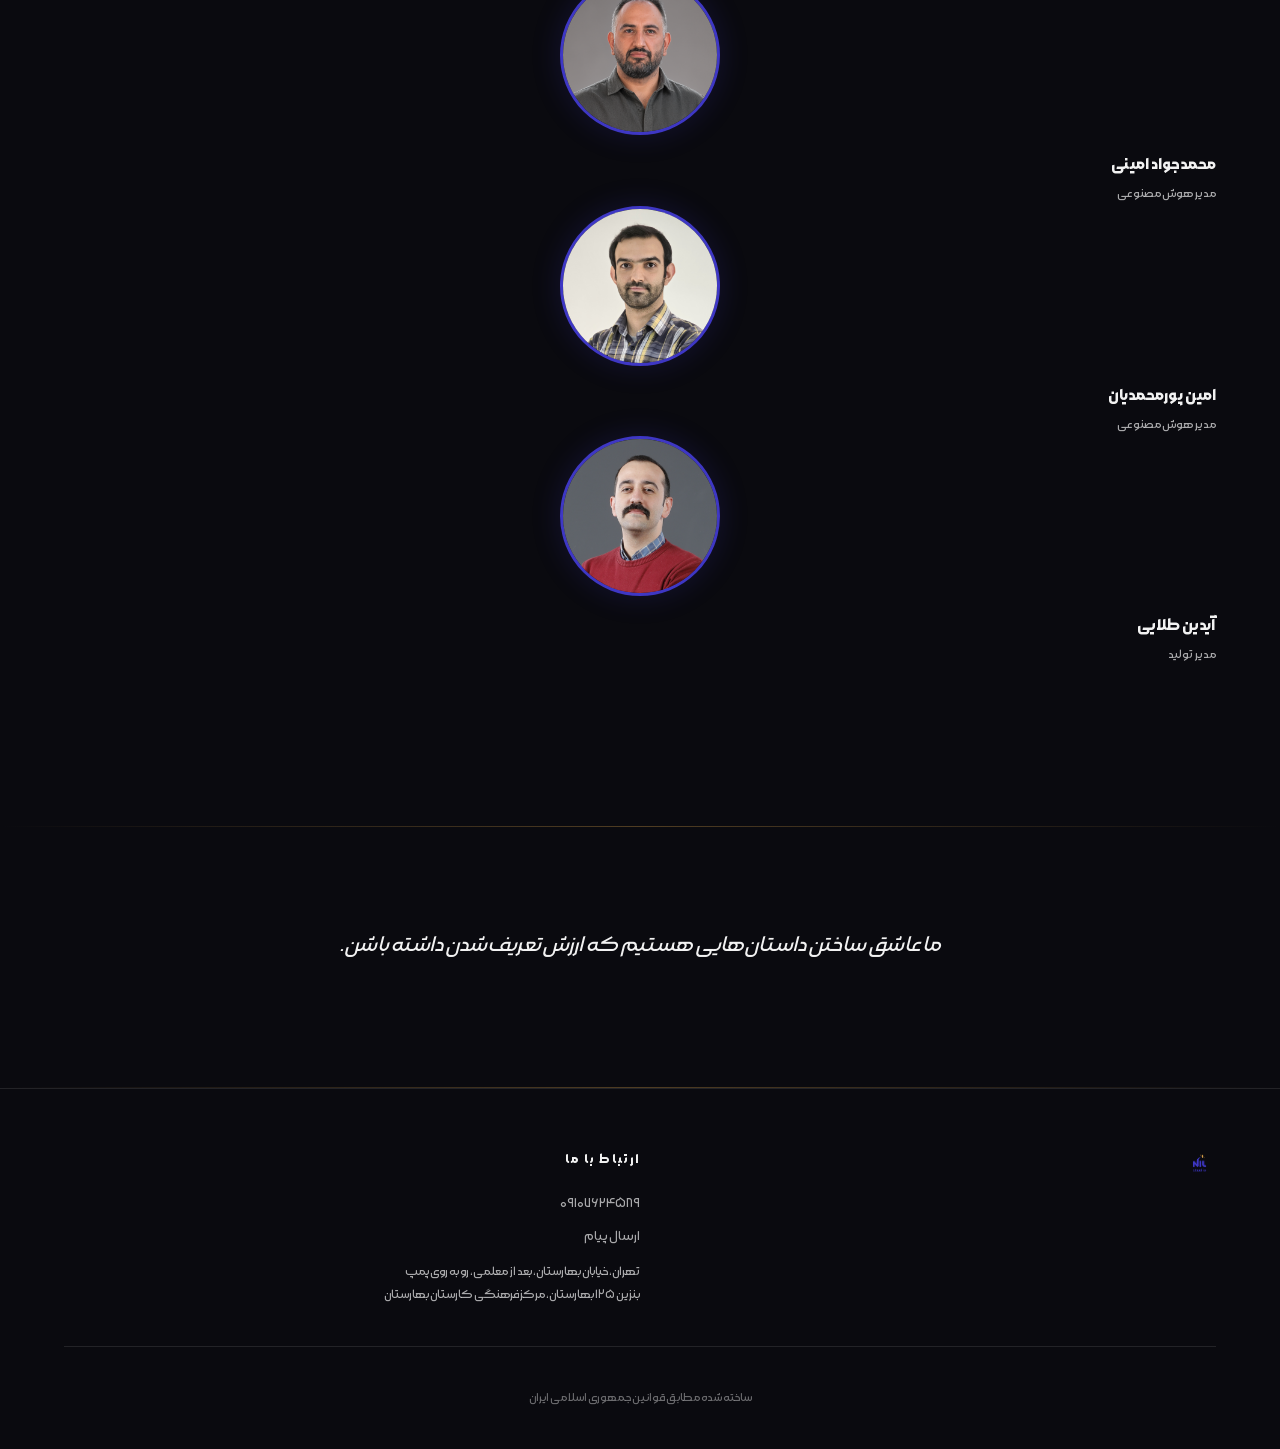
==== commit 43f982c7: "contact: make ایمیل/مکان/تلفن cards clickable (gmail/tel/maps) + team carousel version" ====
--- a/index.html
+++ b/index.html
@@ -9,6 +9,7 @@
   <link rel="preconnect" href="https://fonts.gstatic.com" crossorigin>
   <link href="https://fonts.googleapis.com/css2?family=Orbitron:wght@500;600;700&family=Inter:wght@300;400;500;600;700&display=swap" rel="stylesheet">
   <link rel="stylesheet" href="https://cdnjs.cloudflare.com/ajax/libs/font-awesome/6.4.0/css/all.min.css">
+  <link rel="stylesheet" href="https://cdn.plyr.io/3.7.8/plyr.css">
 </head>
 <body>
 
@@ -26,14 +27,14 @@
       <label for="darkModeToggle"></label>
     </div>
     <a href="index.html" class="logo">
-      <img src="logo.png" alt="نیل استودیو" style="height: 56px; width: auto;">
+      <img draggable="false" src="logo.png" alt="نیل استودیو" style="height: 67px; width: auto;">
     </a>
   </header>
 
   <section class="hero hero-video">
     <div class="hero-video-bg">
-      <video autoplay muted loop playsinline poster="poster.jpg">
-        <source src="https://korm33nvzw24hbv4.public.blob.vercel-storage.com/upload-GqRyepkdAjiF1aF5H1GgogOfXyxjvA" type="video/mp4">
+      <video id="heroVideo" autoplay muted loop playsinline>
+        <source src="videos/Site-Nilstudio.mp4" type="video/mp4">
       </video>
 
     </div>
@@ -41,7 +42,6 @@
     <div class="hero-glow"></div>
 
       <div class="hero-content">
-
     </div>
 
     <div class="hero-scroll">
@@ -53,27 +53,13 @@
   <section class="projects-section" id="projects">
     <div class="container">
       <div class="projects-header">
-        <div class="section-badge reveal">آثار اخیر</div>
         <h2 class="section-title reveal">روایت‌هایی که <span class="gradient-text">ساختیم</span></h2>
-        <p class="section-subtitle reveal" style="margin: 0 auto;">
-          هر پروژه یک داستان منحصربه‌فرد است. حاصل ساعت‌ها فکر، بحث و آزمون و خطای تیم ما.
-        </p>
-      </div>
+        </div>
 
       <div class="projects-grid">
         <div class="project-card reveal">
           <div class="project-card-content">
-            <div class="project-card-label">وب کمیک · نوجوان</div>
-            <h3 class="project-card-title">شهباز</h3>
-            <p class="project-card-desc">
-              شهباز یه کمیکه. این اثر زیرمجموعه‌ای از یه جهان داستانیه به نام سپنتا. فرآیند تولیدش نزدیک به 2 ساله که در حال انجامه و بیش از 30 هنرمند جوون و خوش‌ذوق دارن روی اثری مناسب مخاطب نوجوونای این مملکت کار می‌کنن.
-            </p>
-            <div class="project-card-tags">
-              <span class="project-tag">وب کمیک</span>
-              <span class="project-tag">جهان داستانی</span>
-              <span class="project-tag">نوجوان</span>
-              <span class="project-tag">سپنتا</span>
-            </div>
+            <h3 class="project-card-title">وب کمیک شهباز</h3>
             <a href="project-shahbaz.html" class="project-card-link">
               <i class="fas fa-arrow-left"></i> مشاهده پروژه
             </a>
@@ -89,92 +75,60 @@
 
         <div class="project-card reveal">
           <div class="project-card-content">
-            <div class="project-card-label">موشن · اجتماعی</div>
             <h3 class="project-card-title">به نام خدای کودکان میناب</h3>
-            <p class="project-card-desc">
-              بچه‌های میناب، فرشته‌هایی بودن که خیلی زود از بینمون پر کشیدن. در این روایت خیالی، اون‌ها یه بار دیگه به زمین فوتبال برمی‌گردن؛ نه به عنوان تماشاگر، بلکه در کنار تیم ملی ایران. ادای احترامی به لبخندهایی که خاموش شدن.
-            </p>
-            <div class="project-card-tags">
-              <span class="project-tag">موشن گرافیک</span>
-              <span class="project-tag">اجتماعی</span>
-              <span class="project-tag">فوتبال</span>
-              <span class="project-tag">تیم ملی</span>
-            </div>
             <a href="project-minab.html#video" class="project-card-link">
               <i class="fas fa-arrow-left"></i> مشاهده پروژه
             </a>
           </div>
           <div class="project-card-visual">
-            <video class="card-video" src="https://korm33nvzw24hbv4.public.blob.vercel-storage.com/upload-iJH3GiiTBpzkNFLOtLYG0NURc0yPLm" loop playsinline preload="metadata"></video>
-            <div class="project-card-visual-overlay"></div>
-          </div>
-        </div>
-
-        <div class="project-card reveal">
-          <div class="project-card-content">
-            <div class="project-card-label">موشن · اسطوره‌ای</div>
-            <h3 class="project-card-title">اسطوره‌ها</h3>
-            <p class="project-card-desc">
-              اگه رستم، آرش، اسفندیار، کاوه آهنگر و پهلوانان دیگه امروز حضور داشتن، چیکار می‌کردن؟ ما باور داریم اسطوره‌های شاهنامه، از دل تاریخ، پشتیبان فرزندان امروز ایران هستن؛ چه در زمین فوتبال، چه در جهانی که توش زندگی می‌کنیم.
-            </p>
-            <div class="project-card-tags">
-              <span class="project-tag">موشن گرافیک</span>
-              <span class="project-tag">اسطوره‌شناسی</span>
-              <span class="project-tag">شاهنامه</span>
-              <span class="project-tag">فرهنگی</span>
-            </div>
+            <video class="card-video plyr-video" loop playsinline preload="metadata">
+              <source src="https://korm33nvzw24hbv4.public.blob.vercel-storage.com/upload-iJH3GiiTBpzkNFLOtLYG0NURc0yPLm" type="video/mp4">
+            </video>
+            <div class="project-card-visual-overlay"></div>
+          </div>
+        </div>
+
+        <div class="project-card reveal">
+          <div class="project-card-content">
+            <h3 class="project-card-title">اسطوره‌ها، به کمک ملی‌پوشان آمدند!</h3>
             <a href="project-osstoreh.html#video" class="project-card-link">
               <i class="fas fa-arrow-left"></i> مشاهده پروژه
             </a>
           </div>
           <div class="project-card-visual">
-            <video class="card-video" src="https://korm33nvzw24hbv4.public.blob.vercel-storage.com/upload-fXag1rPOlh4Xpc5q2HO01uYQqqB3u4" loop playsinline preload="metadata"></video>
-            <div class="project-card-visual-overlay"></div>
-          </div>
-        </div>
-
-        <div class="project-card reveal">
-          <div class="project-card-content">
-            <div class="project-card-label">موشن · ملی</div>
-            <h3 class="project-card-title">حمایت از تیم ملی</h3>
-            <p class="project-card-desc">
-              یه ایران پشت تیم ملیه! با وجود همه کمی و کاستی‌ها تیم ملی به آمریکا رفت و تو جام جهانی شرکت کرد. فارغ از اینکه بچه ناف تهران باشی یا شمالی یا آذری یا کرد و بلوچ و لر؛ یه ایران پشت تیم ملی کشورشه.
-            </p>
-            <div class="project-card-tags">
-              <span class="project-tag">موشن گرافیک</span>
-              <span class="project-tag">ملی</span>
-              <span class="project-tag">جام جهانی</span>
-              <span class="project-tag">حمایتی</span>
-            </div>
+            <video class="card-video plyr-video" loop playsinline preload="metadata">
+              <source src="https://korm33nvzw24hbv4.public.blob.vercel-storage.com/upload-fXag1rPOlh4Xpc5q2HO01uYQqqB3u4" type="video/mp4">
+            </video>
+            <div class="project-card-visual-overlay"></div>
+          </div>
+        </div>
+
+        <div class="project-card reveal">
+          <div class="project-card-content">
+            <h3 class="project-card-title">یه ایران پشت تیم ملیه</h3>
             <a href="project-hemayat.html#video" class="project-card-link">
               <i class="fas fa-arrow-left"></i> مشاهده پروژه
             </a>
           </div>
           <div class="project-card-visual">
-            <video class="card-video" src="https://korm33nvzw24hbv4.public.blob.vercel-storage.com/upload-WHH7dVtEXjqhcGaKXlZGSkJSc6cdsO" loop playsinline preload="metadata"></video>
-            <div class="project-card-visual-overlay"></div>
-          </div>
-        </div>
-
-        <div class="project-card reveal">
-          <div class="project-card-content">
-            <div class="project-card-label">انیمیشن · آموزشی</div>
+            <video class="card-video plyr-video" loop playsinline preload="metadata">
+              <source src="https://korm33nvzw24hbv4.public.blob.vercel-storage.com/upload-WHH7dVtEXjqhcGaKXlZGSkJSc6cdsO" type="video/mp4">
+            </video>
+            <div class="project-card-visual-overlay"></div>
+          </div>
+        </div>
+
+        <div class="project-card reveal">
+          <div class="project-card-content">
             <h3 class="project-card-title">آب، مایه حیات</h3>
-            <p class="project-card-desc">
-              یه قطره آب، می‌تونه شروعِ یه قصه باشه، شروعِ یه جهان تازه. برای اصلاح الگوی مصرف آب با بچه‌ها، نرفتیم سراغ نصیحت. براشون یک شخصیت بامزه و دوست‌داشتنی به اسم «چکه» ساختیم که وارد دنیای بچه‌ها می‌شه و قصه خودش رو تعریف می‌کنه.
-            </p>
-            <div class="project-card-tags">
-              <span class="project-tag">انیمیشن</span>
-              <span class="project-tag">آموزشی</span>
-              <span class="project-tag">کودک</span>
-              <span class="project-tag">فرهنگ‌سازی</span>
-            </div>
             <a href="project-abfa.html#video" class="project-card-link">
               <i class="fas fa-arrow-left"></i> مشاهده پروژه
             </a>
           </div>
           <div class="project-card-visual">
-            <video class="card-video" src="https://korm33nvzw24hbv4.public.blob.vercel-storage.com/upload-WRgxTX6Z26lm0wO1dSUe0dDabnWZsS" loop playsinline preload="metadata"></video>
+            <video class="card-video plyr-video" loop playsinline preload="metadata">
+              <source src="https://korm33nvzw24hbv4.public.blob.vercel-storage.com/upload-WRgxTX6Z26lm0wO1dSUe0dDabnWZsS" type="video/mp4">
+            </video>
             <div class="project-card-visual-overlay"></div>
           </div>
         </div>
@@ -187,51 +141,47 @@
   <section class="team-section" id="team">
     <div class="container">
       <div class="team-header">
-        <div class="section-badge reveal">تیم ما</div>
-        <h2 class="section-title reveal">داستان‌سازان <span class="gradient-text">نیل</span></h2>
+        <h2 class="section-title reveal">تیم ما</h2>
       </div>
 
       <p class="team-description reveal">
         پشت هر روایتی که می‌بینی، چند تا جوون خلاق، کنجکاو و دقیق ساعت‌ها روش فکر کردن، بحث کردن و آزمون و خطا کردن تا به بهترین نتیجه برسن.
       </p>
 
-      <div class="team-slider">
-        <div class="team-slider-track">
-          <div class="team-slide">
-            <div class="team-slide-img"><img src="team/صادق زاده.jpg" alt="محمدرضا صادق‌زاده"></div>
+      <div class="team-carousel">
+        <div class="team-carousel-stage" id="teamStage">
+          <div class="team-carousel-slide">
+            <div class="team-slide-img"><img draggable="false" src="team/محمدرضا صادق زاده.png" alt="محمدرضا صادق‌زاده"></div>
             <div class="team-slide-name">محمدرضا صادق‌زاده</div>
-            <div class="team-slide-role">مدیر استودیو</div>
-          </div>
-          <div class="team-slide">
-            <div class="team-slide-img"><img src="team/آیدین طلایی.JPG" alt="آیدین طلایی"></div>
+            <div class="team-slide-role">مدیرعامل</div>
+          </div>
+          <div class="team-carousel-slide">
+            <div class="team-slide-img"><img draggable="false" src="team/آرمین صانعی.png" alt="آرمین صانعی"></div>
+            <div class="team-slide-name">آرمین صانعی</div>
+            <div class="team-slide-role">متخصص هوش مصنوعی</div>
+          </div>
+          <div class="team-carousel-slide">
+            <div class="team-slide-img"><img draggable="false" src="team/نیلا محسنی.PNG" alt="نیلوفر محسنی"></div>
+            <div class="team-slide-name">نیلوفر محسنی</div>
+            <div class="team-slide-role">متخصص هوش مصنوعی</div>
+          </div>
+          <div class="team-carousel-slide">
+            <div class="team-slide-img"><img draggable="false" src="team/محمد جواد امینی.png" alt="محمدجواد امینی"></div>
+            <div class="team-slide-name">محمدجواد امینی</div>
+            <div class="team-slide-role">مدیر هوش مصنوعی</div>
+          </div>
+          <div class="team-carousel-slide">
+            <div class="team-slide-img"><img draggable="false" src="team/امین پور محمدیان.png" alt="امین پورمحمدیان"></div>
+            <div class="team-slide-name">امین پورمحمدیان</div>
+            <div class="team-slide-role">مدیر هوش مصنوعی</div>
+          </div>
+          <div class="team-carousel-slide">
+            <div class="team-slide-img"><img draggable="false" src="team/آیدین طلایی.png" alt="آیدین طلایی"></div>
             <div class="team-slide-name">آیدین طلایی</div>
-            <div class="team-slide-role">طراح و انیماتور</div>
-          </div>
-          <div class="team-slide">
-            <div class="team-slide-img"><img src="team/پور محمدیان.jpg" alt="امین پورمحمدیان"></div>
-            <div class="team-slide-name">امین پورمحمدیان</div>
-            <div class="team-slide-role">نویسنده و راوی</div>
-          </div>
-          <div class="team-slide">
-            <div class="team-slide-img"><img src="team/امینی.png" alt="محمدجواد امینی"></div>
-            <div class="team-slide-name">محمدجواد امینی</div>
-            <div class="team-slide-role">تدوین‌گر</div>
-          </div>
-          <div class="team-slide">
-            <div class="team-slide-img"><img src="team/نیلا محسنی.PNG" alt="نیلوفر محسنی"></div>
-            <div class="team-slide-name">نیلوفر محسنی</div>
-            <div class="team-slide-role">طراح گرافیک</div>
-          </div>
-          <div class="team-slide">
-            <div class="team-slide-img"><img src="team/آرمین صانعی.jpg" alt="آرمین صانعی"></div>
-            <div class="team-slide-name">آرمین صانعی</div>
-            <div class="team-slide-role">توسعه‌دهنده</div>
-          </div>
-        </div>
-        <div class="team-slider-arrows">
-          <button class="team-slider-btn prev" aria-label="قبلی"><i class="fas fa-chevron-right"></i></button>
-          <button class="team-slider-btn next" aria-label="بعدی"><i class="fas fa-chevron-left"></i></button>
-        </div>
+            <div class="team-slide-role">مدیر تولید</div>
+          </div>
+        </div>
+
       </div>
     </div>
   </section>
@@ -239,11 +189,9 @@
   <section class="quote-section">
     <div class="container">
       <div class="quote-block reveal">
-        <div class="quote-icon">"</div>
         <p class="quote-text">
           ما عاشق ساختن داستان‌هایی هستیم که ارزش تعریف‌شدن داشته باشن.
         </p>
-        <div class="quote-author">— نیل استودیو</div>
       </div>
     </div>
   </section>
@@ -252,21 +200,10 @@
     <div class="container">
       <div class="footer-grid">
         <div class="footer-brand">
-          <img src="logo.png" alt="نیل استودیو" style="height: 28px; width: auto; margin-bottom: 16px;">
-          <p>استودیوی طراحی و روایت داستان‌های تصویری. ما داستان می‌سازیم.</p>
-          <div class="footer-social">
-            <a href="https://t.me/nilstudiooo" target="_blank" aria-label="Telegram"><i class="fab fa-telegram-plane"></i></a>
-            <a href="https://www.instagram.com/nilstudioo" target="_blank" aria-label="Instagram"><i class="fab fa-instagram"></i></a>
-          </div>
+          <img draggable="false" src="logo.png" alt="نیل استودیو" style="height: 28px; width: auto; margin-bottom: 16px;">
         </div>
         <div class="footer-links">
-          <h4>دسترسی سریع</h4>
-          <a href="index.html">آثار</a>
-          <a href="about.html">درباره ما</a>
-          <a href="contact.html">تماس</a>
-        </div>
-        <div class="footer-links">
-          <h4>ارتباط</h4>
+          <h4>ارتباط با ما</h4>
           <a href="tel:+989107624589">۰۹۱۰۷۶۲۴۵۸۹</a>
           <a href="contact.html">ارسال پیام</a>
           <p style="color: var(--text-secondary); font-size: 0.85rem; line-height: 1.7; margin-top: 8px;">
@@ -275,11 +212,12 @@
         </div>
       </div>
       <div class="footer-bottom">
-        &copy; 2025 نیل استودیو. ساخته شده با عشق.
+        ساخته شده مطابق قوانین جمهوری اسلامی ایران
       </div>
     </div>
   </footer>
 
+  <script src="https://cdn.plyr.io/3.7.8/plyr.js"></script>
   <script src="script.js"></script>
 </body>
 </html>
--- a/style.css
+++ b/style.css
@@ -1275,6 +1275,8 @@
   border: 1px solid var(--border);
   border-radius: var(--radius-md);
   transition: var(--transition);
+  text-decoration: none;
+  color: inherit;
 }
 
 .contact-info-card:hover {
